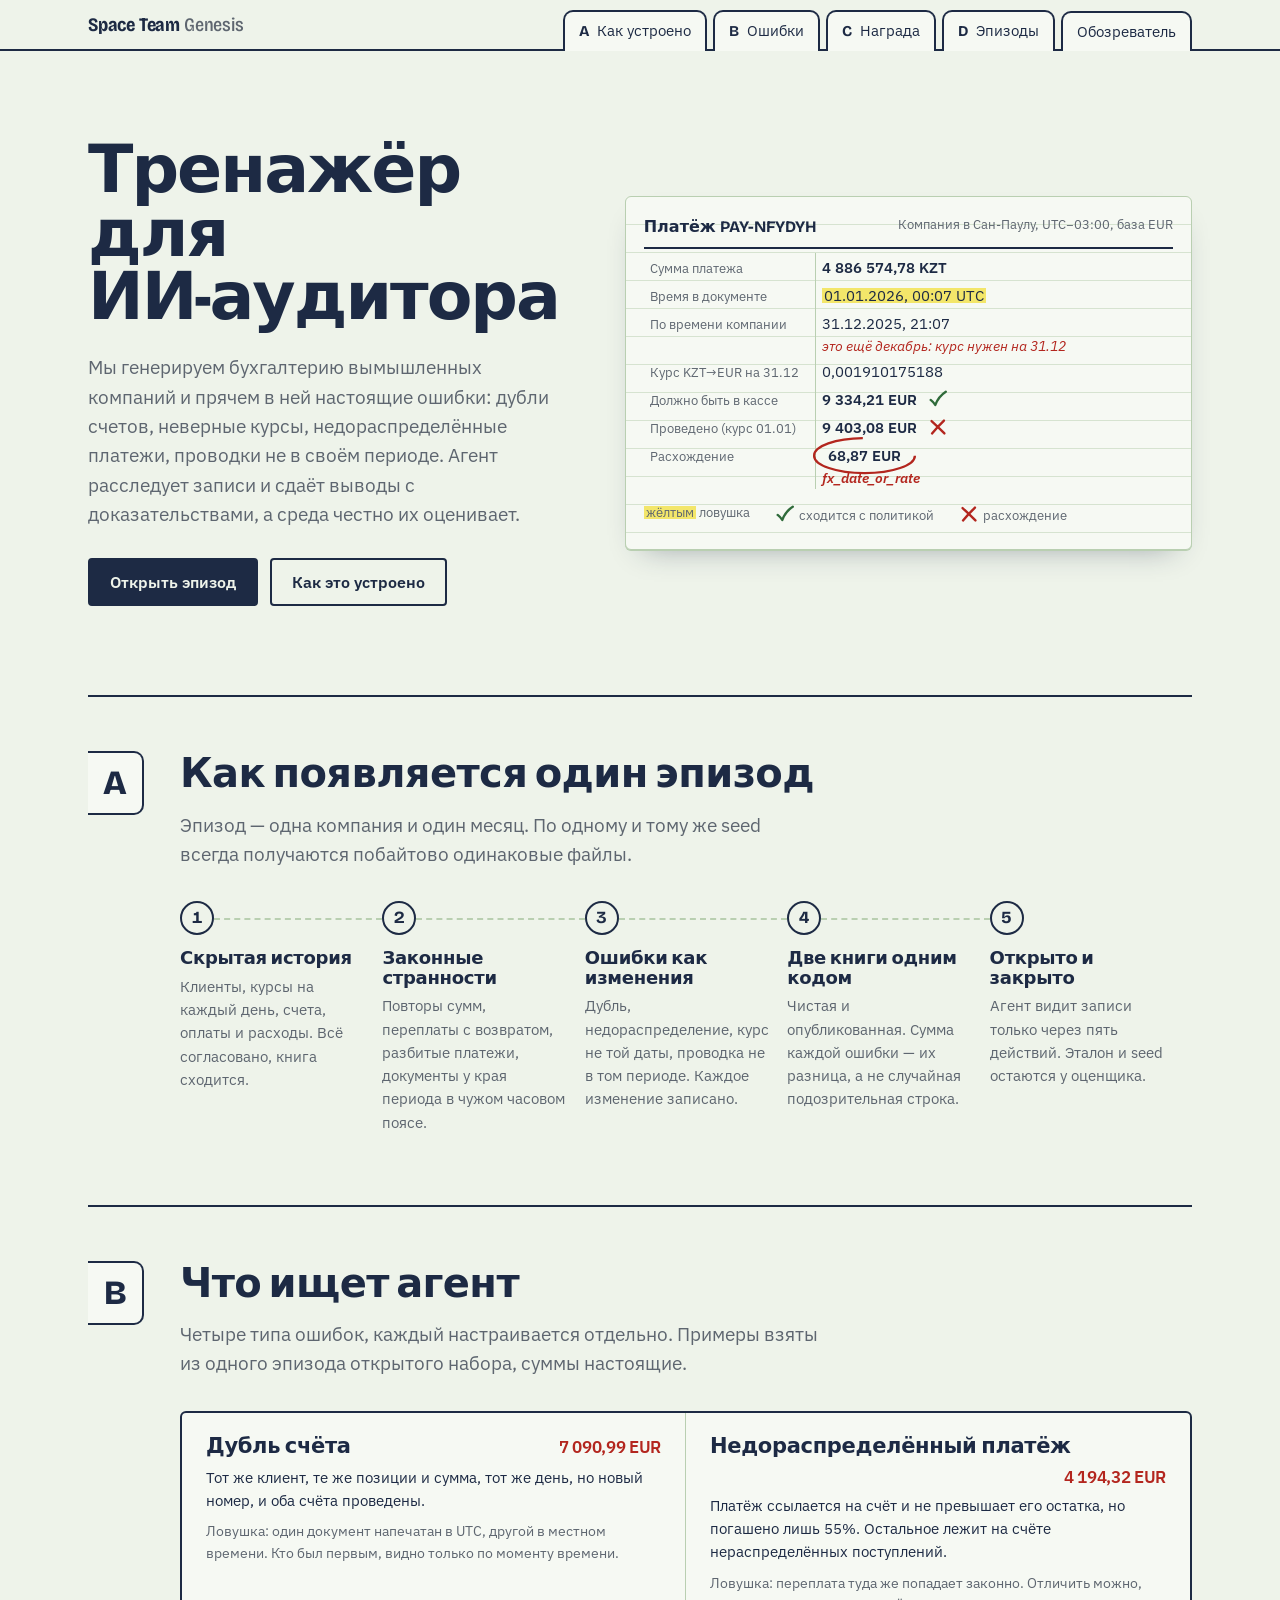
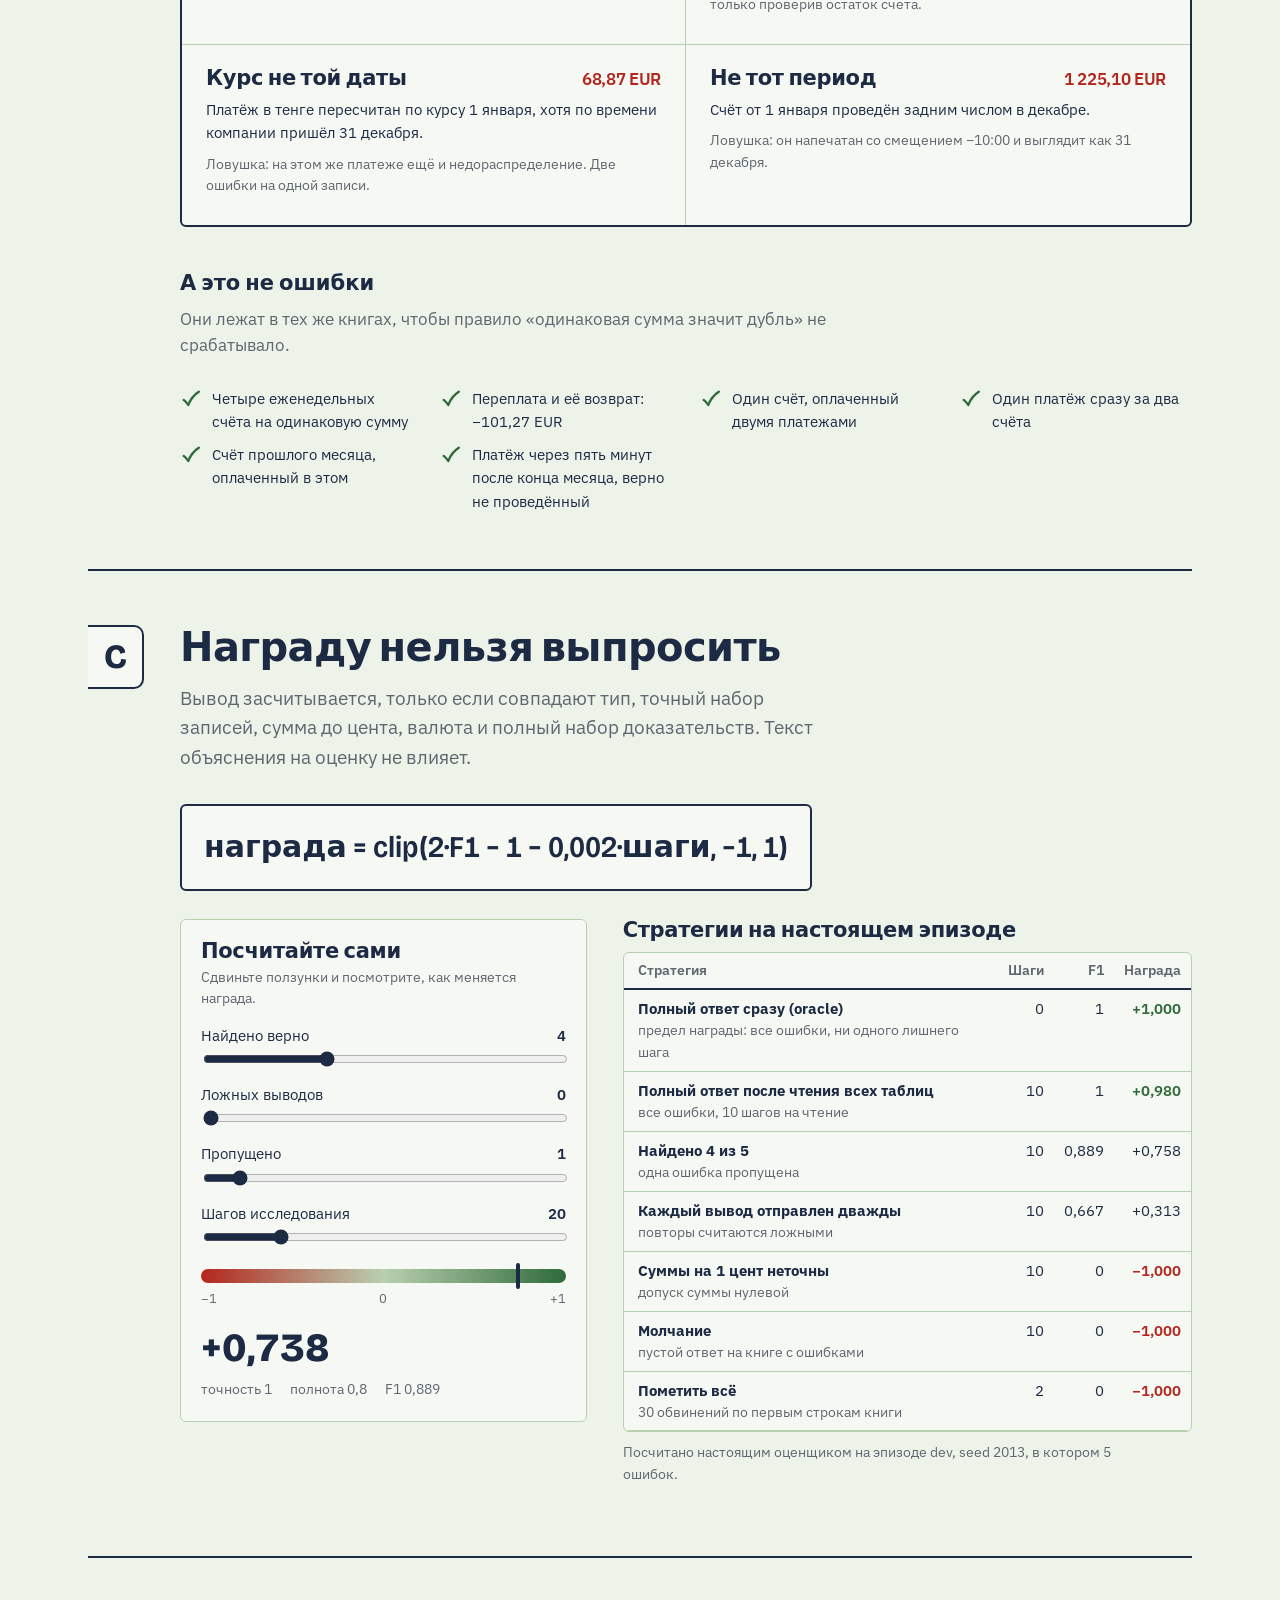
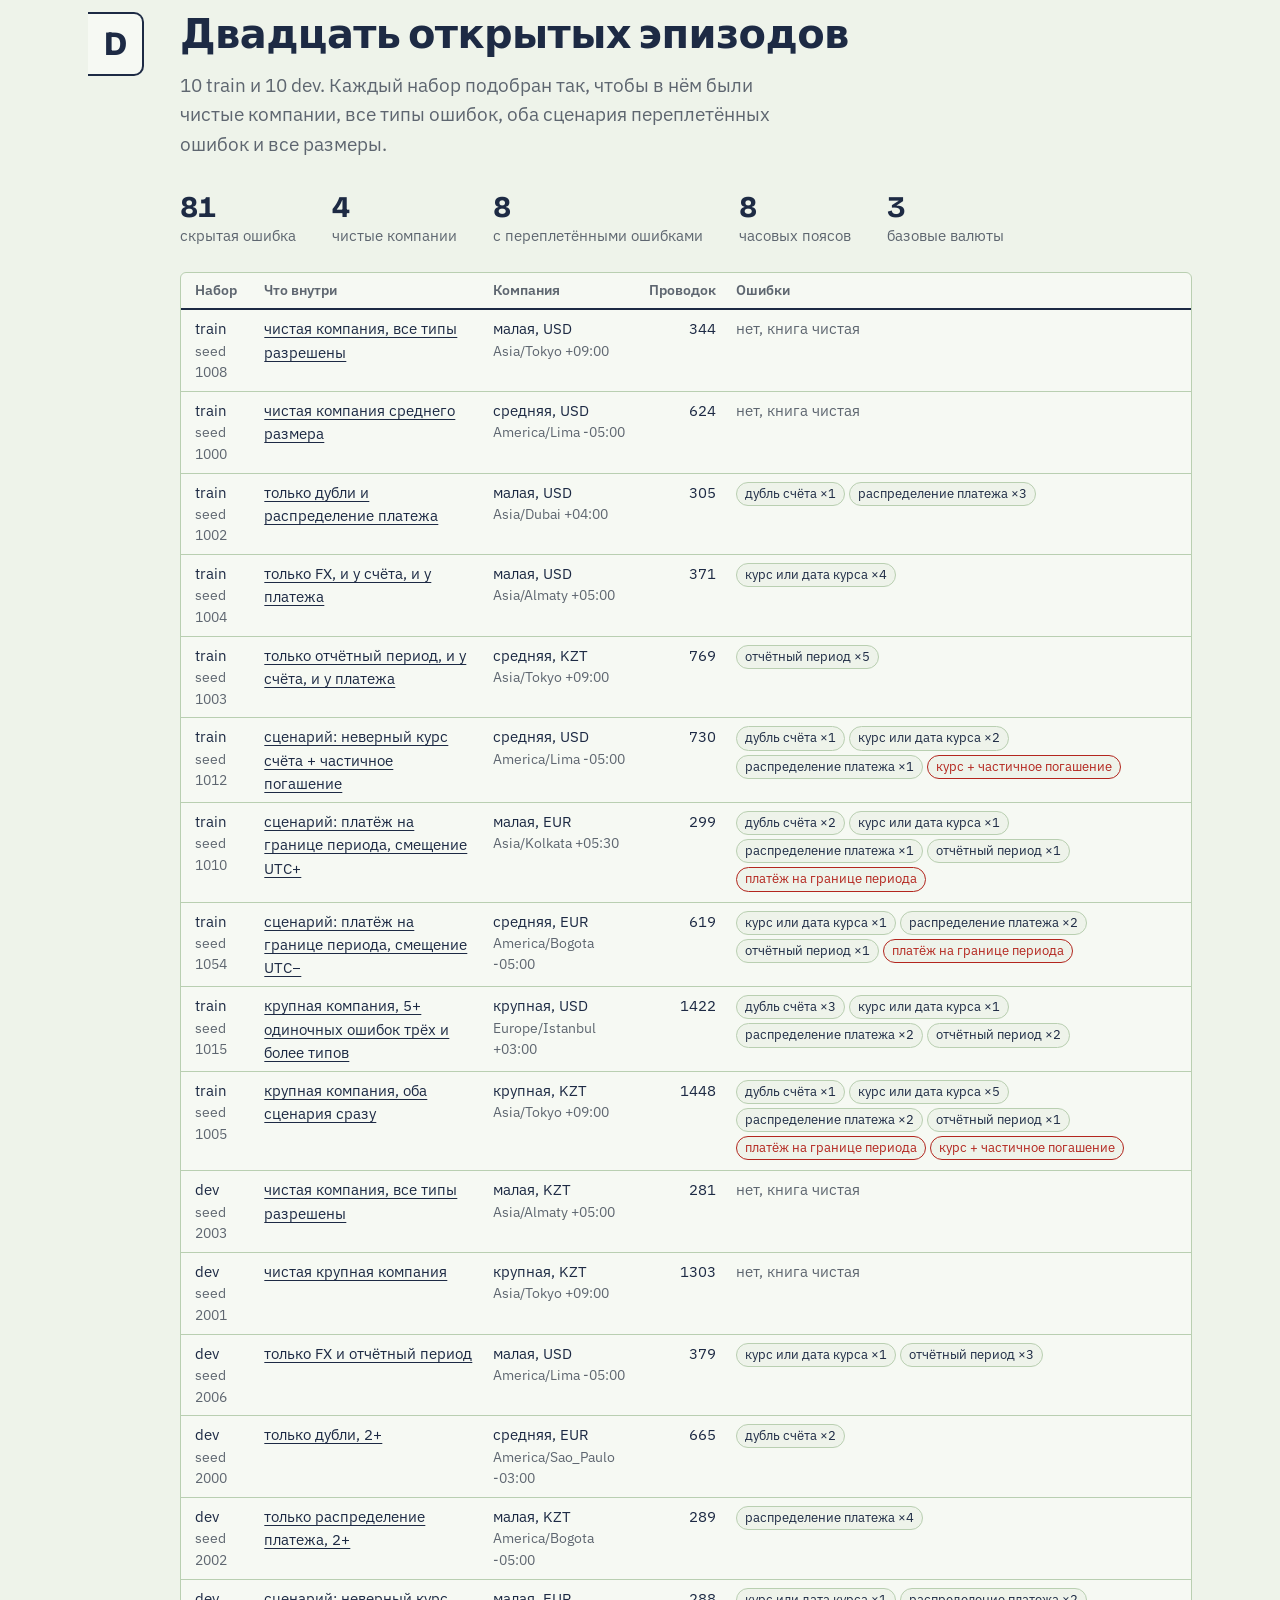
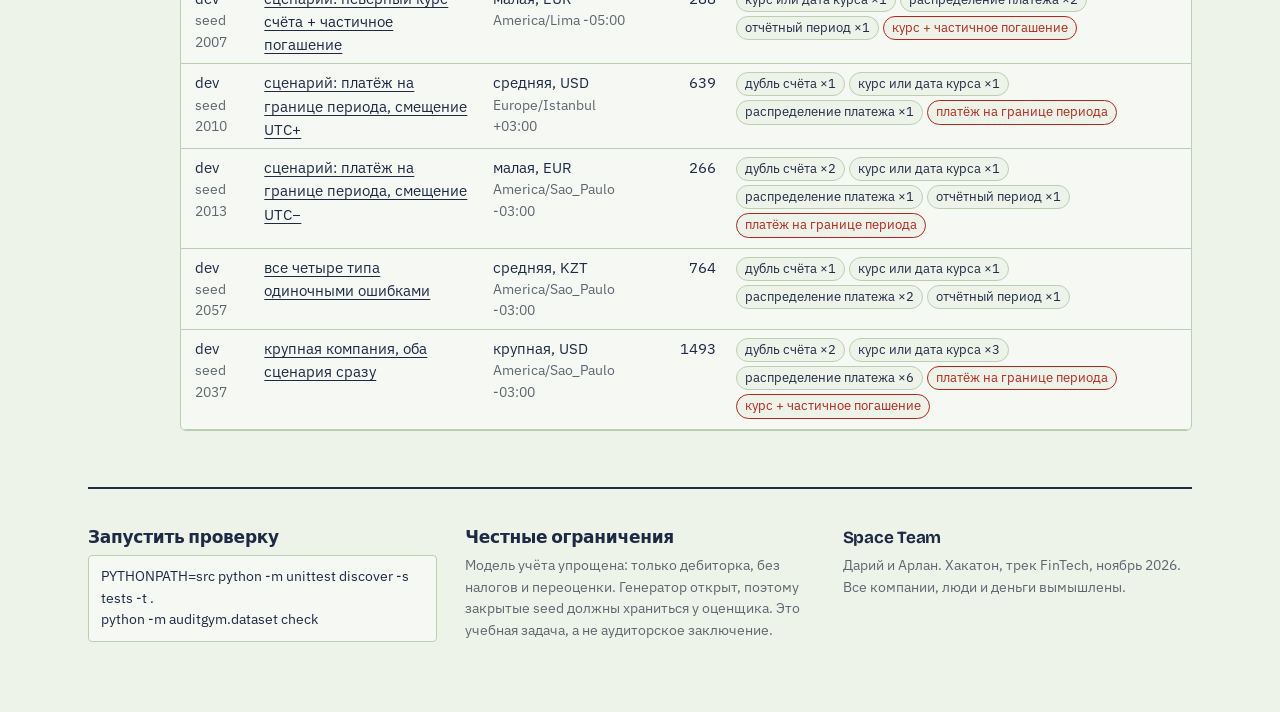
==== frontend/index.html @ 4d506947 "feat: static landing page and episode explorer (not for main yet) - frontend/index.html: landing in " ====
<!doctype html>
<html lang="ru">
<head>
  <meta charset="utf-8">
  <meta name="viewport" content="width=device-width, initial-scale=1">
  <title>Space Team Genesis</title>
  <meta name="description" content="Воспроизводимая RL-среда для ИИ-аудитора: синтетические компании со скрытыми ошибками, доказательства в открытых записях и награда, которую нельзя обмануть.">
  <link rel="preconnect" href="https://fonts.googleapis.com">
  <link rel="preconnect" href="https://fonts.gstatic.com" crossorigin>
  <link href="https://fonts.googleapis.com/css2?family=Bricolage+Grotesque:opsz,wdth,wght@12..96,75..100,500..800&family=IBM+Plex+Sans:ital,wght@0,400;0,500;0,600;1,400&display=swap" rel="stylesheet">
  <link rel="stylesheet" href="styles.css">
  <script>
    document.documentElement.classList.add("js");
    (function (t) { if (t === "light" || t === "dark") document.documentElement.setAttribute("data-theme", t); })(new URLSearchParams(location.search).get("theme"));
  </script>
</head>
<body>
<a class="skip" href="#main">К содержанию</a>

<header class="binder">
  <nav class="binder__inner" aria-label="Разделы">
    <a class="brand" href="index.html">Space Team <span>Genesis</span></a>
    <a class="tab" href="#how"><b>A</b> <span class="tab__label">Как устроено</span></a>
    <a class="tab" href="#errors"><b>B</b> <span class="tab__label">Ошибки</span></a>
    <a class="tab" href="#reward"><b>C</b> <span class="tab__label">Награда</span></a>
    <a class="tab" href="#episodes"><b>D</b> <span class="tab__label">Эпизоды</span></a>
    <a class="tab tab--wide" href="explorer.html"><span class="tab__label">Обозреватель</span></a>
  </nav>
</header>

<main id="main" class="page">

  <section class="hero" aria-labelledby="hero-title">
    <div>
      <h1 id="hero-title">Тренажёр для <span class="nowrap">ИИ-аудитора</span></h1>
      <p class="lead">Мы генерируем бухгалтерию вымышленных компаний и прячем в ней настоящие ошибки: дубли счетов, неверные курсы, недораспределённые платежи, проводки не в своём периоде. Агент расследует записи и сдаёт выводы с доказательствами, а среда честно их оценивает.</p>
      <div class="hero__actions">
        <a class="btn" href="explorer.html">Открыть эпизод</a>
        <a class="btn btn--ghost" href="#how">Как это устроено</a>
      </div>
    </div>

    <figure class="workpaper" id="workpaper" aria-label="Пример: как аудитор находит ошибку курса в платеже на границе периода" style="margin:0">
      <div class="workpaper__head">
        <strong>Платёж PAY-NFYDYH</strong>
        <span>Компания в Сан-Паулу, UTC−03:00, база EUR</span>
      </div>
      <div class="wp-grid">
        <div class="wp-k">Сумма платежа</div>
        <div class="wp-v wp-amount">4 886 574,78 KZT</div>

        <div class="wp-k">Время в документе</div>
        <div class="wp-v"><span class="mark mark--anim" style="--d:.4s">01.01.2026, 00:07 UTC</span></div>

        <div class="wp-k">По времени компании</div>
        <div class="wp-v">31.12.2025, 21:07 <span class="note reveal" style="--d:1s">это ещё декабрь: курс нужен на 31.12</span></div>

        <div class="wp-k">Курс KZT→EUR на 31.12</div>
        <div class="wp-v">0,001910175188</div>

        <div class="wp-k">Должно быть в кассе</div>
        <div class="wp-v wp-amount">9 334,21 EUR
          <svg class="tick tick--ok draw" style="--d:1.6s" viewBox="0 0 24 24" aria-hidden="true"><path d="M4 13c2 1.5 3.5 3.2 5 5.5C11.5 12 15 7.5 20.5 4"/></svg>
        </div>

        <div class="wp-k">Проведено (курс 01.01)</div>
        <div class="wp-v wp-amount">9 403,08 EUR
          <svg class="tick draw" style="--d:2s" viewBox="0 0 24 24" aria-hidden="true"><path d="M5 5.5c4 3.6 9 8.4 14 13.5M18.5 5c-4.2 4.1-8.6 8.7-13 14"/></svg>
        </div>

        <div class="wp-k">Расхождение</div>
        <div class="wp-v wp-amount">
          <span class="circle-amount">68,87 EUR
            <svg class="draw" style="--d:2.5s" viewBox="0 0 100 40" preserveAspectRatio="none" aria-hidden="true"><ellipse cx="50" cy="20" rx="48" ry="17"/></svg>
          </span>
          <span class="note reveal" style="--d:3s">fx_date_or_rate</span>
        </div>
      </div>
      <figcaption class="workpaper__legend">
        <span><span class="mark">жёлтым</span> ловушка</span>
        <span><svg class="tick tick--ok" viewBox="0 0 24 24" aria-hidden="true"><path d="M4 13c2 1.5 3.5 3.2 5 5.5C11.5 12 15 7.5 20.5 4"/></svg> сходится с политикой</span>
        <span><svg class="tick" viewBox="0 0 24 24" aria-hidden="true"><path d="M5 5.5c4 3.6 9 8.4 14 13.5M18.5 5c-4.2 4.1-8.6 8.7-13 14"/></svg> расхождение</span>
      </figcaption>
    </figure>
  </section>

  <section class="section" id="how" aria-labelledby="how-title">
    <div class="section__tab" aria-hidden="true">A</div>
    <div class="section__body">
      <h2 id="how-title">Как появляется один эпизод</h2>
      <p class="lead">Эпизод — одна компания и один месяц. По одному и тому же seed всегда получаются побайтово одинаковые файлы.</p>
      <ol class="steps">
        <li>
          <h3>Скрытая история</h3>
          <p>Клиенты, курсы на каждый день, счета, оплаты и расходы. Всё согласовано, книга сходится.</p>
        </li>
        <li>
          <h3>Законные странности</h3>
          <p>Повторы сумм, переплаты с возвратом, разбитые платежи, документы у края периода в чужом часовом поясе.</p>
        </li>
        <li>
          <h3>Ошибки как изменения</h3>
          <p>Дубль, недораспределение, курс не той даты, проводка не в том периоде. Каждое изменение записано.</p>
        </li>
        <li>
          <h3>Две книги одним кодом</h3>
          <p>Чистая и опубликованная. Сумма каждой ошибки — их разница, а не случайная подозрительная строка.</p>
        </li>
        <li>
          <h3>Открыто и закрыто</h3>
          <p>Агент видит записи только через пять действий. Эталон и seed остаются у оценщика.</p>
        </li>
      </ol>
    </div>
  </section>

  <section class="section" id="errors" aria-labelledby="errors-title">
    <div class="section__tab" aria-hidden="true">B</div>
    <div class="section__body">
      <h2 id="errors-title">Что ищет агент</h2>
      <p class="lead">Четыре типа ошибок, каждый настраивается отдельно. Примеры взяты из одного эпизода открытого набора, суммы настоящие.</p>
      <div class="findings">
        <article class="finding">
          <h3>Дубль счёта <span class="amount">7 090,99 EUR</span></h3>
          <p>Тот же клиент, те же позиции и сумма, тот же день, но новый номер, и оба счёта проведены.</p>
          <p class="trap">Ловушка: один документ напечатан в UTC, другой в местном времени. Кто был первым, видно только по моменту времени.</p>
        </article>
        <article class="finding">
          <h3>Недораспределённый платёж <span class="amount">4 194,32 EUR</span></h3>
          <p>Платёж ссылается на счёт и не превышает его остатка, но погашено лишь 55%. Остальное лежит на счёте нераспределённых поступлений.</p>
          <p class="trap">Ловушка: переплата туда же попадает законно. Отличить можно, только проверив остаток счёта.</p>
        </article>
        <article class="finding">
          <h3>Курс не той даты <span class="amount">68,87 EUR</span></h3>
          <p>Платёж в тенге пересчитан по курсу 1 января, хотя по времени компании пришёл 31 декабря.</p>
          <p class="trap">Ловушка: на этом же платеже ещё и недораспределение. Две ошибки на одной записи.</p>
        </article>
        <article class="finding">
          <h3>Не тот период <span class="amount">1 225,10 EUR</span></h3>
          <p>Счёт от 1 января проведён задним числом в декабре.</p>
          <p class="trap">Ловушка: он напечатан со смещением −10:00 и выглядит как 31 декабря.</p>
        </article>
      </div>

      <p class="subhead">А это не ошибки</p>
      <p class="muted">Они лежат в тех же книгах, чтобы правило «одинаковая сумма значит дубль» не срабатывало.</p>
      <ul class="clean-list">
        <li><svg class="tick tick--ok" viewBox="0 0 24 24" aria-hidden="true"><path d="M4 13c2 1.5 3.5 3.2 5 5.5C11.5 12 15 7.5 20.5 4"/></svg>Четыре еженедельных счёта на одинаковую сумму</li>
        <li><svg class="tick tick--ok" viewBox="0 0 24 24" aria-hidden="true"><path d="M4 13c2 1.5 3.5 3.2 5 5.5C11.5 12 15 7.5 20.5 4"/></svg>Переплата и её возврат: −101,27 EUR</li>
        <li><svg class="tick tick--ok" viewBox="0 0 24 24" aria-hidden="true"><path d="M4 13c2 1.5 3.5 3.2 5 5.5C11.5 12 15 7.5 20.5 4"/></svg>Один счёт, оплаченный двумя платежами</li>
        <li><svg class="tick tick--ok" viewBox="0 0 24 24" aria-hidden="true"><path d="M4 13c2 1.5 3.5 3.2 5 5.5C11.5 12 15 7.5 20.5 4"/></svg>Один платёж сразу за два счёта</li>
        <li><svg class="tick tick--ok" viewBox="0 0 24 24" aria-hidden="true"><path d="M4 13c2 1.5 3.5 3.2 5 5.5C11.5 12 15 7.5 20.5 4"/></svg>Счёт прошлого месяца, оплаченный в этом</li>
        <li><svg class="tick tick--ok" viewBox="0 0 24 24" aria-hidden="true"><path d="M4 13c2 1.5 3.5 3.2 5 5.5C11.5 12 15 7.5 20.5 4"/></svg>Платёж через пять минут после конца месяца, верно не проведённый</li>
      </ul>
    </div>
  </section>

  <section class="section" id="reward" aria-labelledby="reward-title">
    <div class="section__tab" aria-hidden="true">C</div>
    <div class="section__body">
      <h2 id="reward-title">Награду нельзя выпросить</h2>
      <p class="lead">Вывод засчитывается, только если совпадают тип, точный набор записей, сумма до цента, валюта и полный набор доказательств. Текст объяснения на оценку не влияет.</p>
      <div class="formula" aria-label="награда равна clip от 2 F1 минус 1 минус 0,002 на число шагов, от минус 1 до 1">награда = clip(2·F1 − 1 − 0,002·шаги, −1, 1)</div>

      <div class="reward-grid">
        <form class="calc" id="calc" aria-labelledby="calc-title" onsubmit="return false">
          <h3 id="calc-title">Посчитайте сами</h3>
          <p class="small muted" style="margin:0">Сдвиньте ползунки и посмотрите, как меняется награда.</p>
          <label>Найдено верно <output id="o-tp">4</output>
            <input type="range" id="i-tp" min="0" max="12" value="4"></label>
          <label>Ложных выводов <output id="o-fp">0</output>
            <input type="range" id="i-fp" min="0" max="30" value="0"></label>
          <label>Пропущено <output id="o-fn">1</output>
            <input type="range" id="i-fn" min="0" max="12" value="1"></label>
          <label>Шагов исследования <output id="o-steps">20</output>
            <input type="range" id="i-steps" min="0" max="99" value="20"></label>
          <div class="scale" aria-live="polite">
            <div class="scale__bar"><div class="scale__pin" id="pin"></div></div>
            <div class="scale__labels"><span>−1</span><span>0</span><span>+1</span></div>
            <div class="scale__value" id="reward-value">0,738</div>
            <div class="calc__metrics"><span id="m-p"></span><span id="m-r"></span><span id="m-f1"></span></div>
          </div>
        </form>

        <div>
          <h3 style="margin-bottom:10px">Стратегии на настоящем эпизоде</h3>
          <div class="table-wrap">
            <table id="strategies">
              <thead><tr><th>Стратегия</th><th class="num">Шаги</th><th class="num">F1</th><th class="num">Награда</th></tr></thead>
              <tbody><tr><td colspan="4" class="muted">Загрузка…</td></tr></tbody>
            </table>
          </div>
          <p class="small muted" style="margin-top:10px">Посчитано настоящим оценщиком на эпизоде dev, seed 2013, в котором 5 ошибок.</p>
        </div>
      </div>
    </div>
  </section>

  <section class="section" id="episodes" aria-labelledby="episodes-title">
    <div class="section__tab" aria-hidden="true">D</div>
    <div class="section__body">
      <h2 id="episodes-title">Двадцать открытых эпизодов</h2>
      <p class="lead">10 train и 10 dev. Каждый набор подобран так, чтобы в нём были чистые компании, все типы ошибок, оба сценария переплетённых ошибок и все размеры.</p>
      <ul class="stats" id="stats"></ul>
      <div class="table-wrap">
        <table id="episode-table">
          <thead><tr><th>Набор</th><th>Что внутри</th><th>Компания</th><th class="num">Проводок</th><th>Ошибки</th></tr></thead>
          <tbody><tr><td colspan="5" class="muted">Загрузка…</td></tr></tbody>
        </table>
      </div>
    </div>
  </section>

  <footer class="footer">
    <div>
      <h3>Запустить проверку</h3>
      <pre>PYTHONPATH=src python -m unittest discover -s tests -t .
python -m auditgym.dataset check</pre>
    </div>
    <div>
      <h3>Честные ограничения</h3>
      <p class="small muted">Модель учёта упрощена: только дебиторка, без налогов и переоценки. Генератор открыт, поэтому закрытые seed должны храниться у оценщика. Это учебная задача, а не аудиторское заключение.</p>
    </div>
    <div>
      <h3>Space Team</h3>
      <p class="small muted">Дарий и Арлан. Хакатон, трек FinTech, ноябрь 2026. Все компании, люди и деньги вымышлены.</p>
    </div>
  </footer>
</main>

<script src="data/index.js"></script>
<script src="common.js"></script>
<script src="landing.js"></script>
</body>
</html>
---- frontend/styles.css ----
/* Space Team Genesis — "auditor's working paper" visual system.
   Columnar green paper, ink-blue text, red audit pencil for findings, highlighter for traps. */

:root {
  --paper: #eef3ea;
  --sheet: #f6f9f3;
  --rule: #b9cfb1;
  --rule-soft: #d6e3d0;
  --ink: #1d2a44;
  --graphite: #5e6670;
  --pencil: #b3261e;
  --marker: #f3e66a;
  --ok: #2f6b3a;

  --display: "Bricolage Grotesque", "Segoe UI", system-ui, sans-serif;
  --text: "IBM Plex Sans", "Segoe UI", system-ui, sans-serif;

  --row: 28px;            /* the ruling of the columnar paper */
  --gutter: clamp(16px, 4vw, 48px);
  --measure: 68ch;
  --radius-sheet: 6px;
  --radius-tab: 10px 10px 0 0;
}

@media (prefers-color-scheme: dark) {
  :root:not([data-theme="light"]) {
    --paper: #16201b;
    --sheet: #1c2822;
    --rule: #3a4d42;
    --rule-soft: #2a3a31;
    --ink: #e4ecf4;
    --graphite: #a3adb6;
    --pencil: #ff7a6e;
    --marker: #8a7d1c;
    --ok: #7fc48b;
  }
}
:root[data-theme="dark"] {
  --paper: #16201b;
  --sheet: #1c2822;
  --rule: #3a4d42;
  --rule-soft: #2a3a31;
  --ink: #e4ecf4;
  --graphite: #a3adb6;
  --pencil: #ff7a6e;
  --marker: #8a7d1c;
  --ok: #7fc48b;
}

*, *::before, *::after { box-sizing: border-box; }

html { -webkit-text-size-adjust: 100%; }

body {
  margin: 0;
  background: var(--paper);
  color: var(--ink);
  font-family: var(--text);
  font-size: 17px;
  line-height: 1.55;
  font-variant-numeric: tabular-nums;
  overflow-x: hidden;
}

a { color: inherit; text-decoration-thickness: 1px; text-underline-offset: 3px; }
a:hover { text-decoration-color: var(--pencil); }

:focus-visible { outline: 3px solid var(--pencil); outline-offset: 2px; border-radius: 3px; }

.skip { position: absolute; left: -999px; top: 8px; background: var(--ink); color: var(--paper); padding: 8px 12px; z-index: 10; }
.skip:focus { left: 8px; }

/* ---------------------------------------------------------------- binder tabs (site nav) */
.binder {
  position: sticky; top: 0; z-index: 5;
  background: var(--paper);
  border-bottom: 2px solid var(--ink);
}
.binder__inner {
  max-width: 1200px; margin: 0 auto; padding: 10px var(--gutter) 0;
  display: flex; align-items: flex-end; gap: 6px; flex-wrap: wrap;
}
.brand {
  font-family: var(--display); font-weight: 700; font-size: 19px; font-stretch: 85%;
  text-decoration: none; margin-right: auto; padding-bottom: 10px; letter-spacing: -0.01em;
}
.brand span { color: var(--graphite); font-weight: 500; }
.tab {
  display: inline-flex; gap: 8px; align-items: baseline;
  padding: 7px 14px 8px; border: 2px solid var(--ink); border-bottom: 0;
  border-radius: var(--radius-tab); background: var(--sheet);
  text-decoration: none; font-size: 15px; margin-bottom: -2px;
}
.tab b { font-family: var(--display); font-weight: 700; }
.tab[aria-current="page"], .tab:hover { background: var(--ink); color: var(--paper); }
@media (max-width: 760px) {
  .tab { padding: 6px 10px 7px; font-size: 14px; }
  .tab .tab__label { display: none; }
  .tab--wide .tab__label { display: inline; }
}

/* ---------------------------------------------------------------- page frame */
.page { max-width: 1200px; margin: 0 auto; padding: 0 var(--gutter); }

h1, h2, h3 { font-family: var(--display); line-height: 1.08; margin: 0; letter-spacing: -0.015em; }
h2 { font-size: clamp(28px, 3.4vw, 40px); font-weight: 700; font-stretch: 88%; }
h3 { font-size: 21px; font-weight: 700; }
p { margin: 0 0 1em; max-width: var(--measure); }
.lead { font-size: 19px; color: var(--graphite); max-width: 58ch; }
.muted { color: var(--graphite); }
.small { font-size: 14px; }

.btn {
  display: inline-flex; align-items: center; gap: 10px;
  font: 600 16px/1 var(--text); padding: 14px 20px; border-radius: 4px;
  border: 2px solid var(--ink); background: var(--ink); color: var(--paper);
  text-decoration: none; cursor: pointer;
}
.btn--ghost { background: transparent; color: var(--ink); }
.btn:hover { background: var(--pencil); border-color: var(--pencil); color: #fff; }

/* ---------------------------------------------------------------- hero */
.hero {
  display: grid; grid-template-columns: minmax(0, 5fr) minmax(0, 6fr); gap: clamp(28px, 5vw, 64px);
  align-items: center; padding: clamp(40px, 7vw, 88px) 0 clamp(48px, 7vw, 96px);
}
.hero h1 {
  font-size: clamp(42px, 5.2vw, 74px); font-weight: 800; font-stretch: 78%;
  line-height: 0.95; letter-spacing: -0.03em; margin-bottom: 24px;
}
.hero__actions { display: flex; gap: 12px; flex-wrap: wrap; margin-top: 28px; }
@media (max-width: 900px) { .hero { grid-template-columns: 1fr; } }

/* the working paper itself */
.workpaper {
  position: relative; background-color: var(--sheet);
  background-image:
    repeating-linear-gradient(to bottom, transparent 0 calc(var(--row) - 1px), var(--rule-soft) calc(var(--row) - 1px) var(--row));
  border: 1px solid var(--rule); border-radius: var(--radius-sheet);
  box-shadow: 0 1px 0 var(--rule), 0 14px 30px -18px rgba(29, 42, 68, 0.45);
  padding: 18px 18px 22px; font-size: 15px;
}
.workpaper__head {
  display: flex; justify-content: space-between; gap: 12px; flex-wrap: wrap;
  border-bottom: 2px solid var(--ink); padding-bottom: 8px; margin-bottom: 4px; font-size: 13px; color: var(--graphite);
}
.workpaper__head strong { color: var(--ink); font-family: var(--display); font-size: 16px; }
.wp-grid { display: grid; grid-template-columns: 11.5em minmax(0, 1fr); }
@media (max-width: 480px) { .wp-grid { grid-template-columns: 8.5em minmax(0, 1fr); } }
.wp-grid > div { min-height: var(--row); padding: 3px 6px 0; border-right: 1px solid var(--rule); }
.wp-grid > div:nth-child(2n) { border-right: 0; }
.wp-k { color: var(--graphite); font-size: 13px; padding-top: 6px !important; }
.wp-v { position: relative; }
.wp-amount { font-weight: 600; }

.mark { background: linear-gradient(transparent 12%, var(--marker) 12% 88%, transparent 88%); padding: 0 2px; }
.note {
  color: var(--pencil); font-style: italic; font-size: 14px; display: block;
}
.tick { width: 22px; height: 22px; vertical-align: -5px; margin-left: 6px; }
.tick path { fill: none; stroke: var(--pencil); stroke-width: 2.6; stroke-linecap: round; stroke-linejoin: round; }
.tick--ok path { stroke: var(--ok); }
.circle-amount { position: relative; display: inline-block; padding: 0 6px; }
.circle-amount svg { position: absolute; inset: -9px -10px; width: calc(100% + 20px); height: calc(100% + 18px); overflow: visible; }
.circle-amount ellipse { fill: none; stroke: var(--pencil); stroke-width: 2.2; }
.workpaper__legend { display: flex; gap: 18px; flex-wrap: wrap; margin-top: 14px; font-size: 13px; color: var(--graphite); }

/* orchestrated reveal of the audit marks (hero only) */
.js .reveal { opacity: 0; }
.js .play .reveal { animation: appear 0.45s ease forwards; animation-delay: var(--d, 0s); }
.js .play .draw path, .js .play .draw ellipse { stroke-dasharray: 160; stroke-dashoffset: 160; animation: draw 0.7s ease forwards; animation-delay: var(--d, 0s); }
.js .mark--anim { background-size: 0% 100%; background-repeat: no-repeat; background-image: linear-gradient(transparent 12%, var(--marker) 12% 88%, transparent 88%); background-color: transparent; }
.js .play .mark--anim { animation: highlight 0.6s ease forwards; animation-delay: var(--d, 0s); }
@keyframes appear { to { opacity: 1; } }
@keyframes draw { to { stroke-dashoffset: 0; } }
@keyframes highlight { to { background-size: 100% 100%; } }
@media (prefers-reduced-motion: reduce) {
  .js .reveal { opacity: 1; }
  .js .play .reveal, .js .play .draw path, .js .play .draw ellipse, .js .play .mark--anim { animation: none; }
  .js .draw path, .js .draw ellipse { stroke-dasharray: none; stroke-dashoffset: 0; }
  .js .mark--anim { background-size: 100% 100%; }
}

/* ---------------------------------------------------------------- binder sections */
.section { display: grid; grid-template-columns: 64px minmax(0, 1fr); gap: 0 28px; padding: 56px 0; border-top: 2px solid var(--ink); }
.section__tab {
  font-family: var(--display); font-weight: 800; font-size: 34px; line-height: 1;
  width: 56px; height: 64px; display: grid; place-items: center;
  border: 2px solid var(--ink); border-left: 0; border-radius: 0 10px 10px 0; background: var(--sheet);
  margin-top: -2px;
}
.section__body > h2 { margin-bottom: 14px; }
.section__body > .lead { margin-bottom: 32px; }
@media (max-width: 700px) {
  .section { grid-template-columns: 1fr; }
  .section__tab { width: 48px; height: 48px; font-size: 26px; margin-bottom: 14px; border-left: 2px solid var(--ink); border-radius: 0 0 10px 10px; }
}

/* A: the pipeline is a real sequence, so it is numbered */
.steps { list-style: none; margin: 0; padding: 0; display: grid; grid-template-columns: repeat(5, minmax(0, 1fr)); counter-reset: step; }
.steps li { counter-increment: step; padding: 0 18px 0 0; position: relative; }
.steps li::before {
  content: counter(step); display: grid; place-items: center; width: 34px; height: 34px; border-radius: 50%;
  border: 2px solid var(--ink); font-family: var(--display); font-weight: 700; background: var(--paper); position: relative; z-index: 1; margin-bottom: 14px;
}
.steps li::after { content: ""; position: absolute; top: 17px; left: 34px; right: 0; border-top: 2px dashed var(--rule); }
.steps li:last-child::after { display: none; }
.steps h3 { font-size: 18px; margin-bottom: 6px; }
.steps p { font-size: 15px; color: var(--graphite); }
@media (max-width: 900px) {
  .steps { grid-template-columns: 1fr; gap: 6px; }
  .steps li { padding: 0 0 18px 52px; }
  .steps li::before { position: absolute; left: 0; top: 0; }
  .steps li::after { top: 34px; bottom: 0; left: 16px; right: auto; border-top: 0; border-left: 2px dashed var(--rule); }
}

/* B: findings as audit finding sheets of different weight */
.findings { display: grid; grid-template-columns: repeat(2, minmax(0, 1fr)); gap: 0; border: 2px solid var(--ink); border-radius: var(--radius-sheet); background: var(--sheet); }
.finding { padding: 22px 24px 20px; border-bottom: 1px solid var(--rule); }
.finding:nth-child(odd) { border-right: 1px solid var(--rule); }
.finding:nth-last-child(-n + 2) { border-bottom: 0; }
.finding code { font-family: var(--text); font-size: 14px; background: var(--paper); padding: 1px 6px; border-radius: 3px; border: 1px solid var(--rule); }
.finding h3 { display: flex; gap: 10px; align-items: baseline; flex-wrap: wrap; margin-bottom: 8px; }
.finding .amount { margin-left: auto; color: var(--pencil); font-family: var(--text); font-weight: 600; font-size: 17px; white-space: nowrap; }
.finding p { font-size: 15px; margin-bottom: 0.6em; }
.finding .trap { font-size: 14px; color: var(--graphite); }
@media (max-width: 800px) {
  .findings { grid-template-columns: 1fr; }
  .finding:nth-child(odd) { border-right: 0; }
  .finding:nth-last-child(2) { border-bottom: 1px solid var(--rule); }
}
.clean-list { margin: 28px 0 0; padding: 0; list-style: none; display: grid; grid-template-columns: repeat(auto-fit, minmax(230px, 1fr)); gap: 10px 28px; }
.clean-list li { display: flex; gap: 10px; font-size: 15px; }
.clean-list .tick { flex: none; margin: 1px 0 0; }
.subhead { font-family: var(--display); font-size: 21px; font-weight: 700; margin: 40px 0 6px; }

/* C: reward */
.formula {
  font-family: var(--display); font-size: clamp(20px, 2.6vw, 30px); font-weight: 600; font-stretch: 90%;
  padding: 18px 22px; border: 2px solid var(--ink); border-radius: var(--radius-sheet); background: var(--sheet); display: inline-block; margin-bottom: 28px;
}
.reward-grid { display: grid; grid-template-columns: minmax(0, 5fr) minmax(0, 7fr); gap: 36px; align-items: start; }
@media (max-width: 900px) { .reward-grid { grid-template-columns: 1fr; } }
.calc { border: 1px solid var(--rule); border-radius: var(--radius-sheet); background: var(--sheet); padding: 20px; }
.calc h3 { margin-bottom: 4px; }
.calc label { display: grid; grid-template-columns: 1fr auto; gap: 2px 12px; margin-top: 14px; font-size: 15px; }
.calc output { font-weight: 600; }
.calc input[type="range"] { grid-column: 1 / -1; width: 100%; accent-color: var(--ink); }
.scale { margin-top: 22px; }
.scale__bar { position: relative; height: 14px; border-radius: 7px; background: linear-gradient(90deg, var(--pencil), var(--rule) 50%, var(--ok)); }
.scale__pin { position: absolute; top: -6px; width: 4px; height: 26px; background: var(--ink); border-radius: 2px; transform: translateX(-2px); transition: left 0.2s ease; }
.scale__labels { display: flex; justify-content: space-between; font-size: 13px; color: var(--graphite); margin-top: 6px; }
.scale__value { font-family: var(--display); font-size: 40px; font-weight: 800; margin-top: 8px; }
.calc__metrics { display: flex; gap: 18px; flex-wrap: wrap; font-size: 14px; color: var(--graphite); }
@media (prefers-reduced-motion: reduce) { .scale__pin { transition: none; } }

table { border-collapse: collapse; width: 100%; font-size: 15px; }
th, td { text-align: left; padding: 7px 10px; border-bottom: 1px solid var(--rule); vertical-align: top; }
th { font-weight: 600; font-size: 14px; color: var(--graphite); border-bottom: 2px solid var(--ink); }
td.num, th.num { text-align: right; white-space: nowrap; }
.neg { color: var(--pencil); font-weight: 600; }
.pos { color: var(--ok); font-weight: 600; }
.table-wrap { overflow-x: auto; border: 1px solid var(--rule); border-radius: var(--radius-sheet); background: var(--sheet); }
.table-wrap table th:first-child, .table-wrap table td:first-child { padding-left: 14px; }

/* D: episodes */
.stats { display: flex; flex-wrap: wrap; gap: 10px 36px; margin: 0 0 24px; padding: 0; list-style: none; }
.stats li { font-size: 15px; color: var(--graphite); }
.stats b { display: block; font-family: var(--display); font-size: 30px; color: var(--ink); line-height: 1.1; }
.pill { display: inline-block; font-size: 13px; padding: 1px 8px; border-radius: 999px; border: 1px solid var(--rule); background: var(--paper); margin: 0 4px 3px 0; white-space: nowrap; }
.pill--scen { border-color: var(--pencil); color: var(--pencil); }

/* footer */
.footer { border-top: 2px solid var(--ink); padding: 40px 0 56px; display: grid; grid-template-columns: repeat(auto-fit, minmax(260px, 1fr)); gap: 28px; font-size: 15px; }
.footer h3 { font-size: 17px; margin-bottom: 8px; }
.footer pre { margin: 0; white-space: pre-wrap; font-family: var(--text); font-size: 14px; background: var(--sheet); border: 1px solid var(--rule); border-radius: 4px; padding: 10px 12px; }

/* ---------------------------------------------------------------- explorer */
.explorer { display: grid; grid-template-columns: 300px minmax(0, 1fr); gap: 28px; padding-top: 28px; padding-bottom: 56px; }
@media (max-width: 980px) {
  .explorer { grid-template-columns: minmax(0, 1fr); }
  .explorer .side { order: 2; }            /* records first on narrow screens */
  .ep-list { max-height: 300px; }
}
.side h2 { font-size: 22px; margin-bottom: 10px; }
.ep-list { list-style: none; margin: 0 0 24px; padding: 0; max-height: 46vh; overflow: auto; border: 1px solid var(--rule); border-radius: var(--radius-sheet); background: var(--sheet); }
.ep-list button {
  all: unset; box-sizing: border-box; display: block; width: 100%; padding: 9px 12px; cursor: pointer; border-bottom: 1px solid var(--rule-soft); font-size: 14px;
}
.ep-list button:hover { background: var(--paper); }
.ep-list button[aria-pressed="true"] { background: var(--ink); color: var(--paper); }
.ep-list button:focus-visible { outline: 3px solid var(--pencil); outline-offset: -3px; }
.ep-list .ep-sub { display: block; color: var(--graphite); font-size: 13px; }
.ep-list button[aria-pressed="true"] .ep-sub { color: var(--rule); }
.ep-split { font-family: var(--display); font-weight: 700; padding: 8px 12px 4px; font-size: 15px; background: var(--paper); border-bottom: 1px solid var(--rule); }
.facts { display: grid; grid-template-columns: auto 1fr; gap: 4px 12px; font-size: 14px; margin: 0; }
.facts dt { color: var(--graphite); }
.facts dd { margin: 0; }

.toolbar { display: flex; gap: 10px; align-items: center; flex-wrap: wrap; margin: 16px 0 12px; }
.seg { display: inline-flex; border: 2px solid var(--ink); border-radius: 6px; overflow: hidden; }
.seg button { all: unset; cursor: pointer; padding: 7px 14px; font-size: 15px; border-right: 2px solid var(--ink); }
.seg button:last-child { border-right: 0; }
.seg button[aria-selected="true"] { background: var(--ink); color: var(--paper); }
.seg button:focus-visible { outline: 3px solid var(--pencil); outline-offset: -4px; }
.search { flex: 1 1 220px; font: inherit; font-size: 15px; padding: 8px 12px; border: 2px solid var(--ink); border-radius: 6px; background: var(--sheet); color: var(--ink); }
.pager { display: flex; gap: 8px; align-items: center; font-size: 14px; color: var(--graphite); margin-top: 10px; flex-wrap: wrap; }
.pager button { font: inherit; padding: 5px 12px; border: 1px solid var(--ink); background: var(--sheet); color: var(--ink); border-radius: 4px; cursor: pointer; }
.pager button:disabled { opacity: 0.4; cursor: default; }
.grid-table td { font-size: 14px; }
.grid-table tbody tr { cursor: pointer; }
.grid-table tbody tr:hover { background: var(--paper); }
.grid-table tr.is-hit { background: color-mix(in srgb, var(--marker) 55%, transparent); }
.grid-table tr.is-selected { outline: 2px solid var(--ink); outline-offset: -2px; }
.nowrap { white-space: nowrap; }
.ts { white-space: nowrap; }
.ts-local { display: block; color: var(--pencil); font-size: 13px; font-style: italic; }
.idcell { white-space: nowrap; }
.null { color: var(--graphite); opacity: 0.7; }

.detail { margin-top: 18px; border: 2px solid var(--ink); border-radius: var(--radius-sheet); background: var(--sheet); padding: 16px 18px; }
.detail h3 { font-size: 18px; margin-bottom: 8px; }
.detail pre { font-family: var(--text); font-size: 13px; white-space: pre-wrap; margin: 0 0 10px; }
.linkbtn { all: unset; cursor: pointer; text-decoration: underline; text-underline-offset: 3px; }
.linkbtn:focus-visible { outline: 3px solid var(--pencil); }

.review { border: 2px solid var(--pencil); border-radius: var(--radius-sheet); background: var(--sheet); padding: 14px 16px; margin-bottom: 24px; }
.review h2 { font-size: 20px; color: var(--pencil); margin-bottom: 6px; }
.review ol { margin: 8px 0 0; padding-left: 20px; font-size: 14px; }
.review li { margin-bottom: 8px; }
.review button { all: unset; display: block; cursor: pointer; text-align: left; }
.review button:hover strong, .review button:focus-visible strong { text-decoration: underline; }
.review button:focus-visible { outline: 3px solid var(--pencil); }
.empty { padding: 28px; text-align: center; color: var(--graphite); }
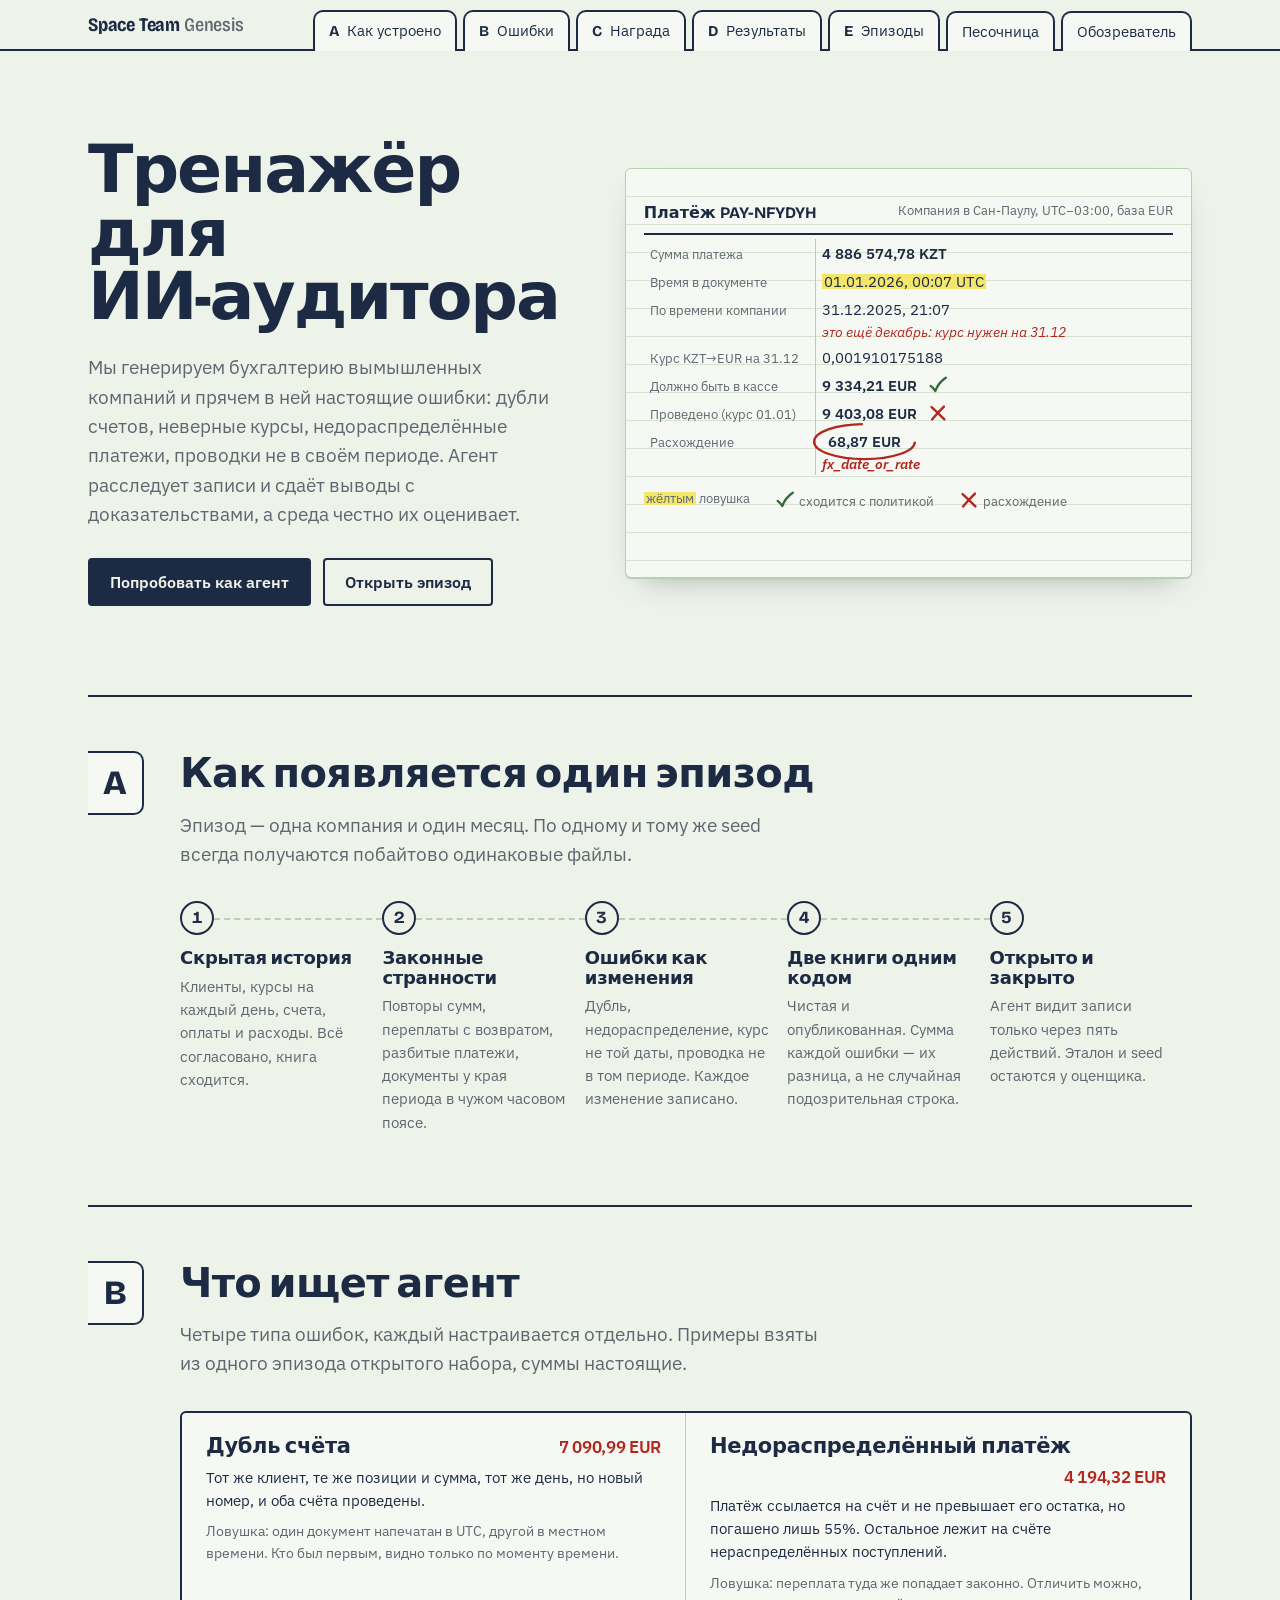
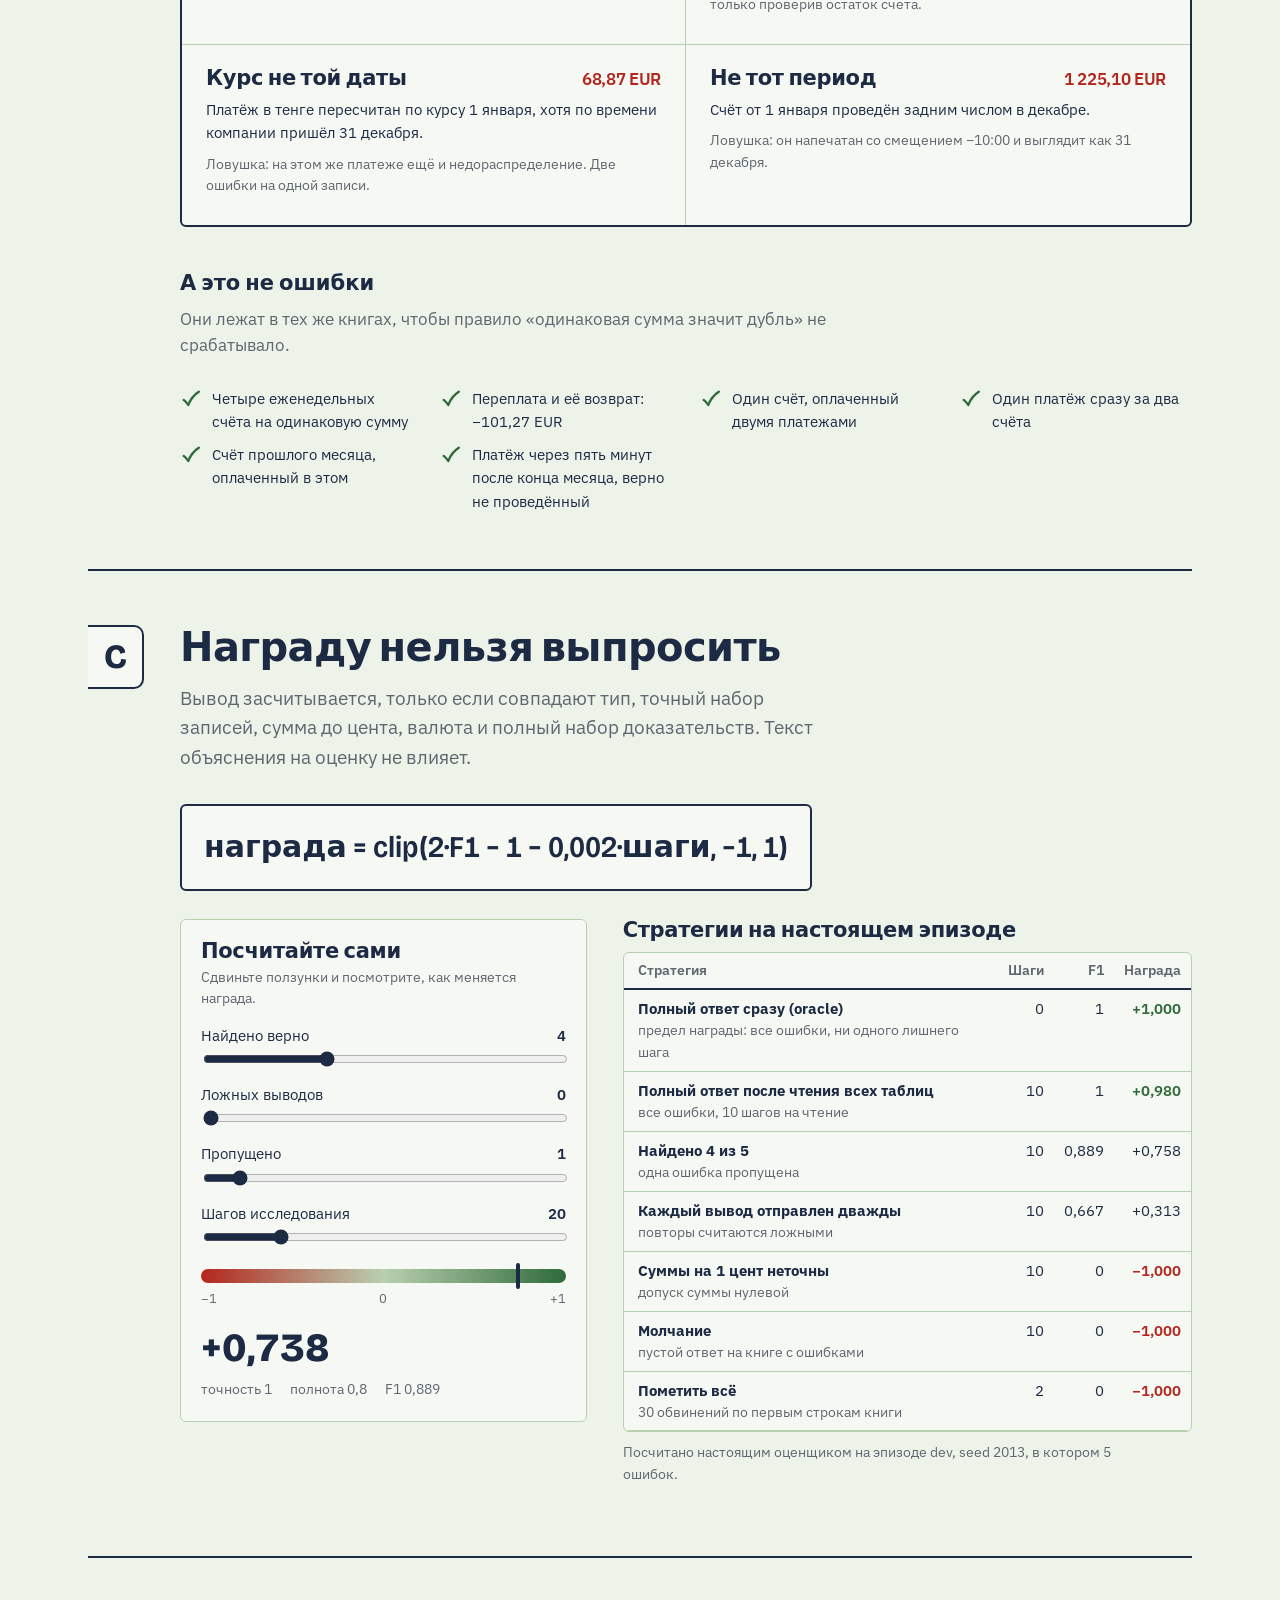
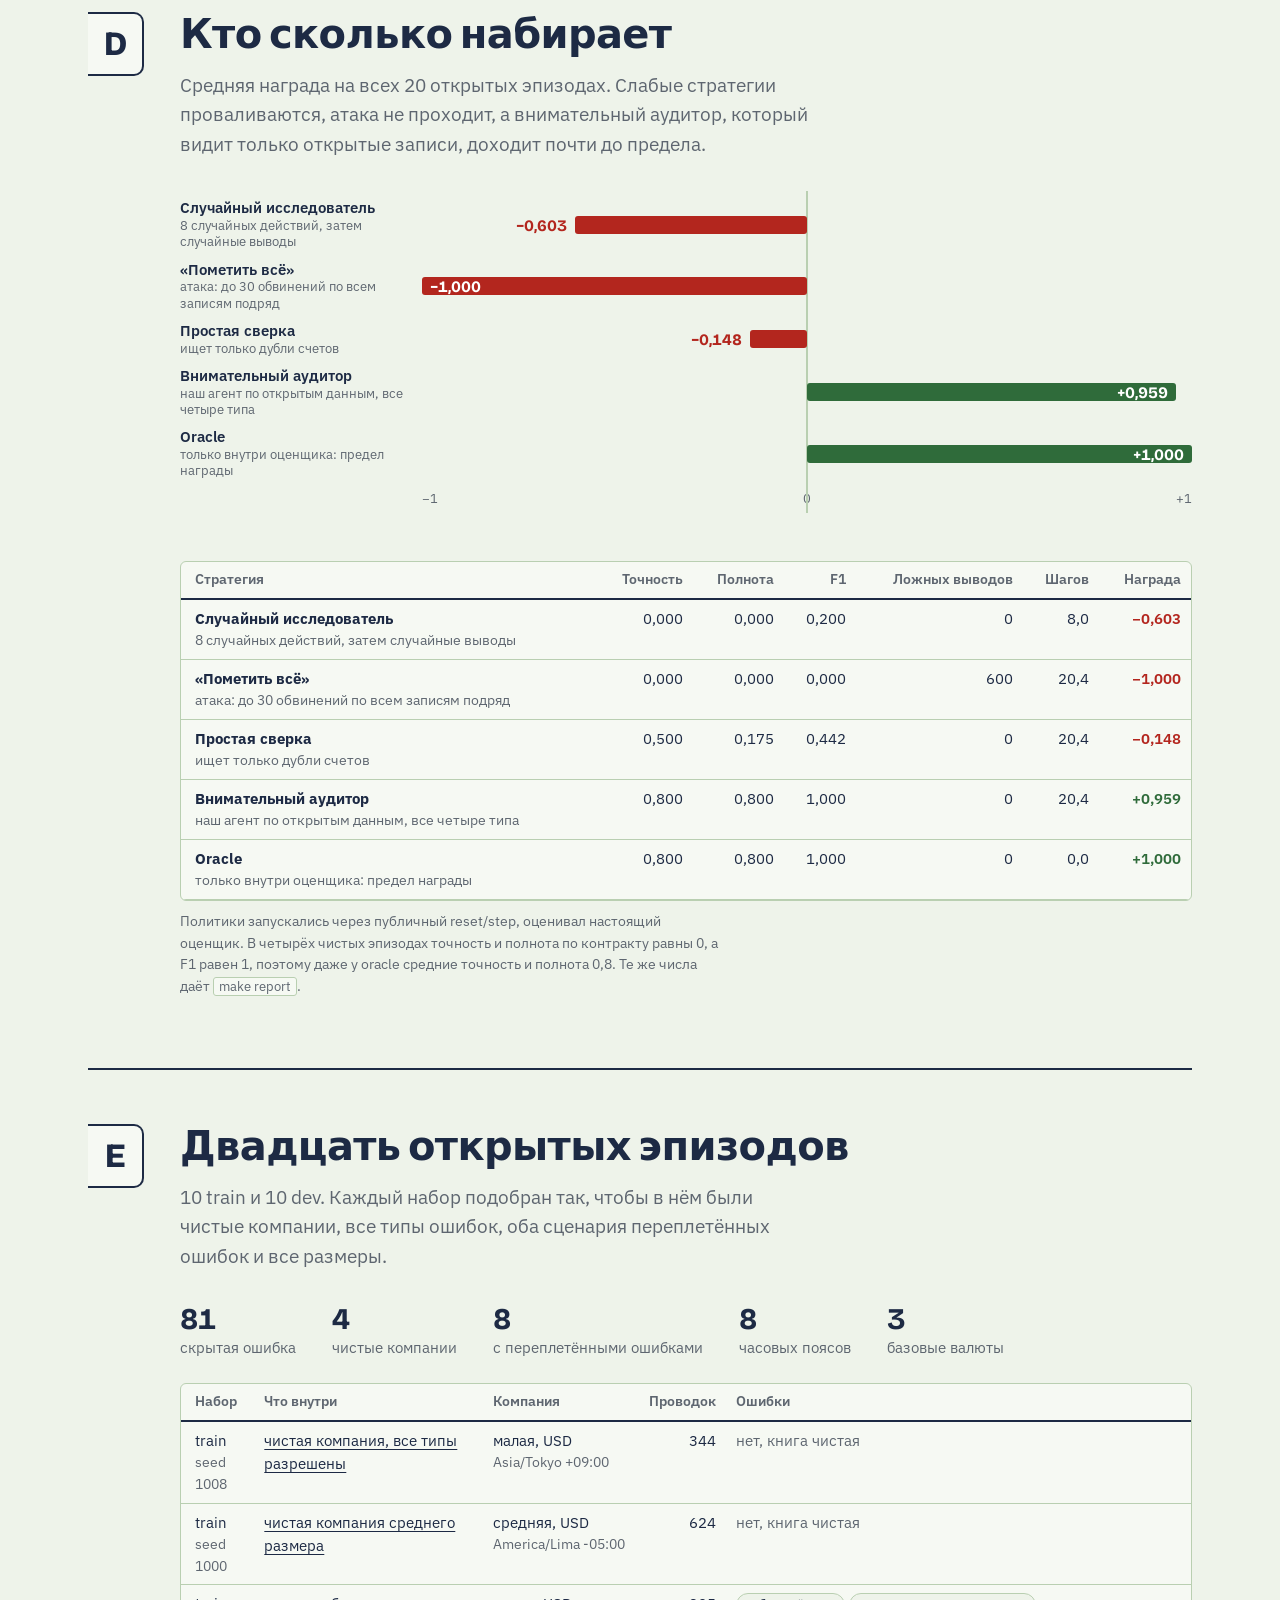
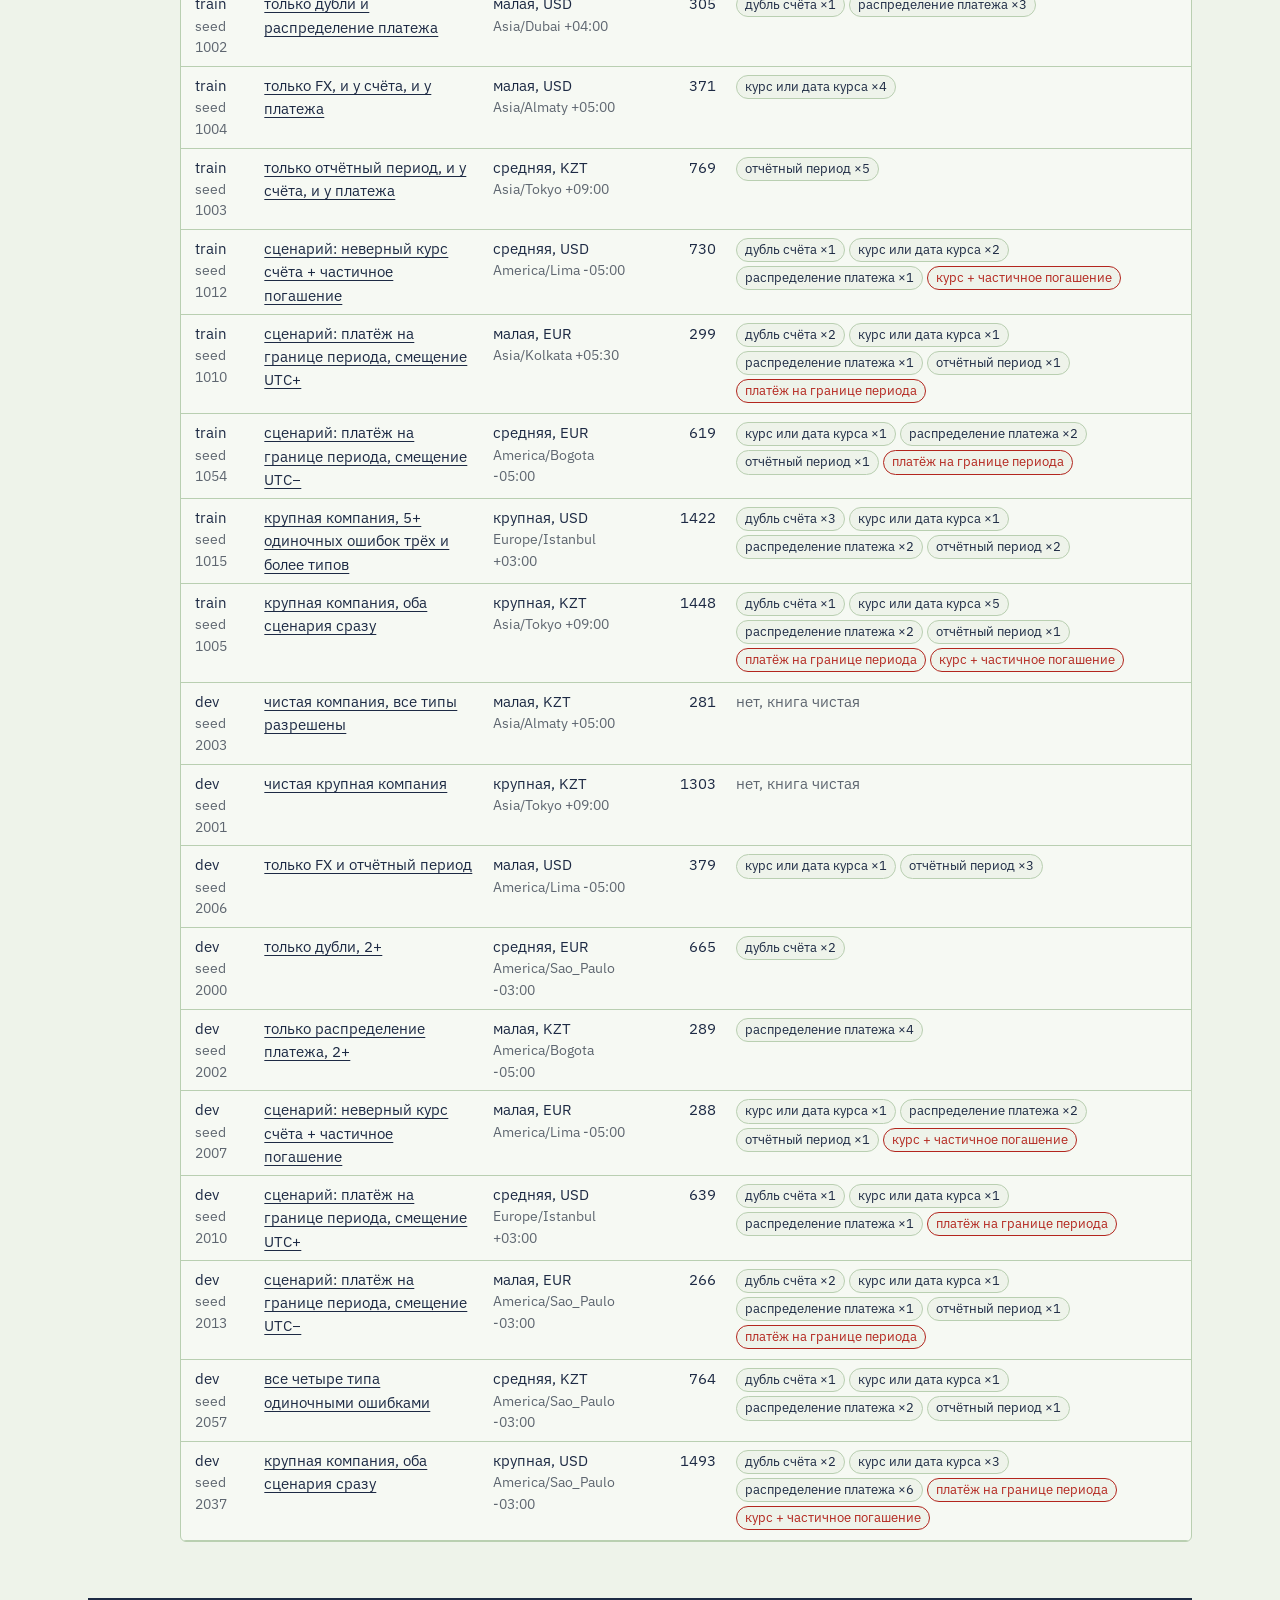
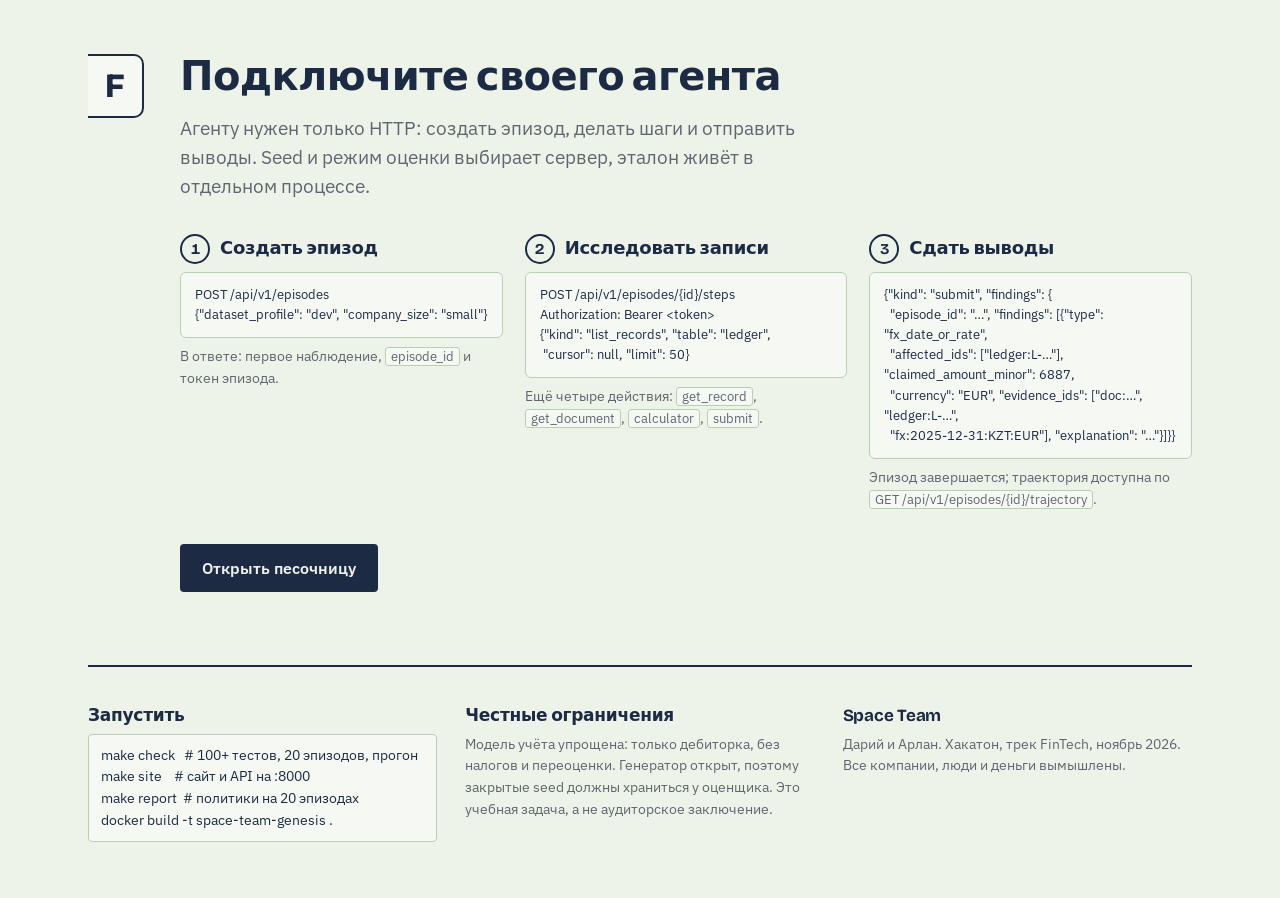
==== commit f532b9d8: "feat: live sandbox on the real API, policy results, site served with the API - web.py + `serve --mod" ====
--- a/frontend/index.html
+++ b/frontend/index.html
@@ -23,7 +23,9 @@
     <a class="tab" href="#how"><b>A</b> <span class="tab__label">Как устроено</span></a>
     <a class="tab" href="#errors"><b>B</b> <span class="tab__label">Ошибки</span></a>
     <a class="tab" href="#reward"><b>C</b> <span class="tab__label">Награда</span></a>
-    <a class="tab" href="#episodes"><b>D</b> <span class="tab__label">Эпизоды</span></a>
+    <a class="tab" href="#results"><b>D</b> <span class="tab__label">Результаты</span></a>
+    <a class="tab" href="#episodes"><b>E</b> <span class="tab__label">Эпизоды</span></a>
+    <a class="tab tab--wide" href="play.html"><span class="tab__label">Песочница</span></a>
     <a class="tab tab--wide" href="explorer.html"><span class="tab__label">Обозреватель</span></a>
   </nav>
 </header>
@@ -35,8 +37,8 @@
       <h1 id="hero-title">Тренажёр для <span class="nowrap">ИИ-аудитора</span></h1>
       <p class="lead">Мы генерируем бухгалтерию вымышленных компаний и прячем в ней настоящие ошибки: дубли счетов, неверные курсы, недораспределённые платежи, проводки не в своём периоде. Агент расследует записи и сдаёт выводы с доказательствами, а среда честно их оценивает.</p>
       <div class="hero__actions">
-        <a class="btn" href="explorer.html">Открыть эпизод</a>
-        <a class="btn btn--ghost" href="#how">Как это устроено</a>
+        <a class="btn" href="play.html">Попробовать как агент</a>
+        <a class="btn btn--ghost" href="explorer.html">Открыть эпизод</a>
       </div>
     </div>
 
@@ -196,8 +198,24 @@
     </div>
   </section>
 
+  <section class="section" id="results" aria-labelledby="results-title">
+    <div class="section__tab" aria-hidden="true">D</div>
+    <div class="section__body">
+      <h2 id="results-title">Кто сколько набирает</h2>
+      <p class="lead">Средняя награда на всех 20 открытых эпизодах. Слабые стратегии проваливаются, атака не проходит, а внимательный аудитор, который видит только открытые записи, доходит почти до предела.</p>
+      <div class="ladder" id="ladder" role="list"></div>
+      <div class="table-wrap" style="margin-top:22px">
+        <table id="policy-table">
+          <thead><tr><th>Стратегия</th><th class="num">Точность</th><th class="num">Полнота</th><th class="num">F1</th><th class="num">Ложных выводов</th><th class="num">Шагов</th><th class="num">Награда</th></tr></thead>
+          <tbody><tr><td colspan="7" class="muted">Загрузка…</td></tr></tbody>
+        </table>
+      </div>
+      <p class="small muted" style="margin-top:10px">Политики запускались через публичный reset/step, оценивал настоящий оценщик. В четырёх чистых эпизодах точность и полнота по контракту равны 0, а F1 равен 1, поэтому даже у oracle средние точность и полнота 0,8. Те же числа даёт <code>make report</code>.</p>
+    </div>
+  </section>
+
   <section class="section" id="episodes" aria-labelledby="episodes-title">
-    <div class="section__tab" aria-hidden="true">D</div>
+    <div class="section__tab" aria-hidden="true">E</div>
     <div class="section__body">
       <h2 id="episodes-title">Двадцать открытых эпизодов</h2>
       <p class="lead">10 train и 10 dev. Каждый набор подобран так, чтобы в нём были чистые компании, все типы ошибок, оба сценария переплетённых ошибок и все размеры.</p>
@@ -211,11 +229,47 @@
     </div>
   </section>
 
+  <section class="section" id="connect" aria-labelledby="connect-title">
+    <div class="section__tab" aria-hidden="true">F</div>
+    <div class="section__body">
+      <h2 id="connect-title">Подключите своего агента</h2>
+      <p class="lead">Агенту нужен только HTTP: создать эпизод, делать шаги и отправить выводы. Seed и режим оценки выбирает сервер, эталон живёт в отдельном процессе.</p>
+      <ol class="connect">
+        <li>
+          <h3>Создать эпизод</h3>
+          <pre>POST /api/v1/episodes
+{"dataset_profile": "dev", "company_size": "small"}</pre>
+          <p class="small muted">В ответе: первое наблюдение, <code>episode_id</code> и токен эпизода.</p>
+        </li>
+        <li>
+          <h3>Исследовать записи</h3>
+          <pre>POST /api/v1/episodes/{id}/steps
+Authorization: Bearer &lt;token&gt;
+{"kind": "list_records", "table": "ledger",
+ "cursor": null, "limit": 50}</pre>
+          <p class="small muted">Ещё четыре действия: <code>get_record</code>, <code>get_document</code>, <code>calculator</code>, <code>submit</code>.</p>
+        </li>
+        <li>
+          <h3>Сдать выводы</h3>
+          <pre>{"kind": "submit", "findings": {
+  "episode_id": "…", "findings": [{"type": "fx_date_or_rate",
+  "affected_ids": ["ledger:L-…"], "claimed_amount_minor": 6887,
+  "currency": "EUR", "evidence_ids": ["doc:…", "ledger:L-…",
+  "fx:2025-12-31:KZT:EUR"], "explanation": "…"}]}}</pre>
+          <p class="small muted">Эпизод завершается; траектория доступна по <code>GET /api/v1/episodes/{id}/trajectory</code>.</p>
+        </li>
+      </ol>
+      <p style="margin-top:20px"><a class="btn" href="play.html">Открыть песочницу</a></p>
+    </div>
+  </section>
+
   <footer class="footer">
     <div>
-      <h3>Запустить проверку</h3>
-      <pre>PYTHONPATH=src python -m unittest discover -s tests -t .
-python -m auditgym.dataset check</pre>
+      <h3>Запустить</h3>
+      <pre>make check   # 100+ тестов, 20 эпизодов, прогон
+make site    # сайт и API на :8000
+make report  # политики на 20 эпизодах
+docker build -t space-team-genesis .</pre>
     </div>
     <div>
       <h3>Честные ограничения</h3>
--- a/frontend/styles.css
+++ b/frontend/styles.css
@@ -48,6 +48,7 @@
 }
 
 *, *::before, *::after { box-sizing: border-box; }
+[hidden] { display: none !important; }  /* class display rules must not resurrect hidden elements */
 
 html { -webkit-text-size-adjust: 100%; }
 
@@ -129,7 +130,7 @@
   line-height: 0.95; letter-spacing: -0.03em; margin-bottom: 24px;
 }
 .hero__actions { display: flex; gap: 12px; flex-wrap: wrap; margin-top: 28px; }
-@media (max-width: 900px) { .hero { grid-template-columns: 1fr; } }
+@media (max-width: 900px) { .hero { grid-template-columns: minmax(0, 1fr); } }
 
 /* the working paper itself */
 .workpaper {
@@ -192,7 +193,7 @@
 .section__body > h2 { margin-bottom: 14px; }
 .section__body > .lead { margin-bottom: 32px; }
 @media (max-width: 700px) {
-  .section { grid-template-columns: 1fr; }
+  .section { grid-template-columns: minmax(0, 1fr); }  /* 1fr would grow to the widest child */
   .section__tab { width: 48px; height: 48px; font-size: 26px; margin-bottom: 14px; border-left: 2px solid var(--ink); border-radius: 0 0 10px 10px; }
 }
 
@@ -208,7 +209,7 @@
 .steps h3 { font-size: 18px; margin-bottom: 6px; }
 .steps p { font-size: 15px; color: var(--graphite); }
 @media (max-width: 900px) {
-  .steps { grid-template-columns: 1fr; gap: 6px; }
+  .steps { grid-template-columns: minmax(0, 1fr); gap: 6px; }
   .steps li { padding: 0 0 18px 52px; }
   .steps li::before { position: absolute; left: 0; top: 0; }
   .steps li::after { top: 34px; bottom: 0; left: 16px; right: auto; border-top: 0; border-left: 2px dashed var(--rule); }
@@ -225,7 +226,7 @@
 .finding p { font-size: 15px; margin-bottom: 0.6em; }
 .finding .trap { font-size: 14px; color: var(--graphite); }
 @media (max-width: 800px) {
-  .findings { grid-template-columns: 1fr; }
+  .findings { grid-template-columns: minmax(0, 1fr); }
   .finding:nth-child(odd) { border-right: 0; }
   .finding:nth-last-child(2) { border-bottom: 1px solid var(--rule); }
 }
@@ -240,7 +241,7 @@
   padding: 18px 22px; border: 2px solid var(--ink); border-radius: var(--radius-sheet); background: var(--sheet); display: inline-block; margin-bottom: 28px;
 }
 .reward-grid { display: grid; grid-template-columns: minmax(0, 5fr) minmax(0, 7fr); gap: 36px; align-items: start; }
-@media (max-width: 900px) { .reward-grid { grid-template-columns: 1fr; } }
+@media (max-width: 900px) { .reward-grid { grid-template-columns: minmax(0, 1fr); } }
 .calc { border: 1px solid var(--rule); border-radius: var(--radius-sheet); background: var(--sheet); padding: 20px; }
 .calc h3 { margin-bottom: 4px; }
 .calc label { display: grid; grid-template-columns: 1fr auto; gap: 2px 12px; margin-top: 14px; font-size: 15px; }
@@ -269,6 +270,36 @@
 .stats b { display: block; font-family: var(--display); font-size: 30px; color: var(--ink); line-height: 1.1; }
 .pill { display: inline-block; font-size: 13px; padding: 1px 8px; border-radius: 999px; border: 1px solid var(--rule); background: var(--paper); margin: 0 4px 3px 0; white-space: nowrap; }
 .pill--scen { border-color: var(--pencil); color: var(--pencil); }
+
+/* D: results ladder — each strategy placed on the −1 … +1 reward scale */
+.ladder { position: relative; padding: 8px 0 30px; }
+.ladder::before { content: ""; position: absolute; left: calc(var(--label) + 12px); right: 0; top: 0; bottom: 26px;
+  background: linear-gradient(90deg, transparent calc(50% - 1px), var(--rule) calc(50% - 1px) calc(50% + 1px), transparent calc(50% + 1px)); }
+.ladder { --label: 230px; }
+.rung { display: grid; grid-template-columns: var(--label) minmax(0, 1fr); gap: 12px; align-items: center; margin: 0 0 10px; position: relative; }
+.rung__name { font-weight: 600; font-size: 15px; line-height: 1.25; }
+.rung__name span { display: block; font-weight: 400; font-size: 13px; color: var(--graphite); }
+.rung__track { position: relative; height: 30px; }
+.rung__bar { position: absolute; top: 6px; height: 18px; border-radius: 3px; }
+.rung__bar.neg { background: var(--pencil); }
+.rung__bar.pos { background: var(--ok); }
+.rung__val { position: absolute; top: 4px; font-family: var(--display); font-weight: 700; font-size: 16px; white-space: nowrap; }
+.ladder__axis { margin-left: calc(var(--label) + 12px); display: flex; justify-content: space-between; font-size: 13px; color: var(--graphite); }
+@media (max-width: 700px) {
+  .ladder { --label: 0px; }
+  .ladder::before { left: 0; }
+  .rung { grid-template-columns: minmax(0, 1fr); gap: 2px; }
+  .ladder__axis { margin-left: 0; }
+}
+
+/* F: connect an agent — a real three-step sequence */
+.connect { list-style: none; margin: 0; padding: 0; counter-reset: c; display: grid; grid-template-columns: repeat(3, minmax(0, 1fr)); gap: 22px; }
+.connect li { counter-increment: c; min-width: 0; }
+.connect h3 { font-size: 18px; margin-bottom: 8px; display: flex; gap: 10px; align-items: center; }
+.connect h3::before { content: counter(c); display: grid; place-items: center; width: 30px; height: 30px; border-radius: 50%; border: 2px solid var(--ink); font-size: 15px; flex: none; }
+.connect pre { margin: 0 0 8px; padding: 12px 14px; background: var(--sheet); border: 1px solid var(--rule); border-radius: var(--radius-sheet); font-family: var(--text); font-size: 13px; white-space: pre-wrap; overflow-wrap: anywhere; }
+code { font-family: var(--text); font-size: 0.92em; background: var(--sheet); border: 1px solid var(--rule); border-radius: 3px; padding: 0 5px; }
+@media (max-width: 900px) { .connect { grid-template-columns: minmax(0, 1fr); } }
 
 /* footer */
 .footer { border-top: 2px solid var(--ink); padding: 40px 0 56px; display: grid; grid-template-columns: repeat(auto-fit, minmax(260px, 1fr)); gap: 28px; font-size: 15px; }
@@ -332,3 +363,65 @@
 .review button:hover strong, .review button:focus-visible strong { text-decoration: underline; }
 .review button:focus-visible { outline: 3px solid var(--pencil); }
 .empty { padding: 28px; text-align: center; color: var(--graphite); }
+
+/* ---------------------------------------------------------------- sandbox */
+.play { padding-top: 32px; padding-bottom: 64px; }
+.play h1 { font-size: clamp(32px, 4.4vw, 56px); font-weight: 800; font-stretch: 80%; margin-bottom: 14px; letter-spacing: -0.02em; }
+.play h2 { font-size: 22px; margin: 26px 0 10px; }
+.play-intro { display: grid; grid-template-columns: minmax(0, 7fr) minmax(0, 5fr); gap: 40px; align-items: start; }
+@media (max-width: 900px) { .play-intro { grid-template-columns: minmax(0, 1fr); gap: 20px; } }
+.guide { border: 1px solid var(--rule); border-radius: var(--radius-sheet); background: var(--sheet); padding: 6px 20px 14px; }
+.guide h2 { margin-top: 14px; }
+.guide dl { display: grid; grid-template-columns: auto 1fr; gap: 6px 14px; margin: 0 0 10px; font-size: 15px; }
+.guide dt { font-weight: 600; }
+.guide dd { margin: 0; color: var(--graphite); }
+.play-setup { display: flex; gap: 14px; align-items: flex-end; flex-wrap: wrap; margin-top: 22px; }
+.play-setup label, .action-form label, .draft label { display: grid; gap: 4px; font-size: 14px; color: var(--graphite); }
+select, input[type="number"], input:not([type]), .action-form input, .draft input {
+  font: inherit; font-size: 15px; color: var(--ink); background: var(--sheet);
+  border: 2px solid var(--ink); border-radius: 6px; padding: 8px 10px; min-width: 0;
+}
+.play-board { margin-top: 32px; border-top: 2px solid var(--ink); padding-top: 22px; }
+.play-meters { display: grid; grid-template-columns: repeat(4, minmax(0, 1fr)); gap: 12px; }
+.play-meters > div { background: var(--sheet); border: 1px solid var(--rule); border-radius: var(--radius-sheet); padding: 10px 14px; min-width: 0; }
+.play-meters b { display: block; font-family: var(--display); font-size: 22px; overflow-wrap: anywhere; line-height: 1.15; }
+.play-meters > div:nth-child(-n + 2) b { font-family: var(--text); font-size: 15px; font-weight: 600; }
+@media (max-width: 760px) { .play-meters { grid-template-columns: repeat(2, minmax(0, 1fr)); } }
+.play-grid { display: grid; grid-template-columns: minmax(0, 5fr) minmax(0, 7fr); gap: 32px; align-items: start; }
+@media (max-width: 980px) { .play-grid { grid-template-columns: minmax(0, 1fr); } }
+.autopilot { border: 2px solid var(--ink); border-radius: var(--radius-sheet); background: var(--sheet); padding: 6px 18px 18px; margin-top: 22px; }
+.autopilot h2 { margin-top: 12px; }
+.autopilot__buttons { display: flex; gap: 10px; flex-wrap: wrap; }
+.seg--wrap { display: flex; flex-wrap: wrap; gap: 6px; border: 0; border-radius: 0; overflow: visible; }
+.seg--wrap button { border: 2px solid var(--ink); border-radius: 6px; padding: 6px 12px; }
+.seg--wrap button:last-child { border-right: 2px solid var(--ink); }
+.play-board { scroll-margin-top: 64px; }
+.action-form { display: grid; gap: 12px; margin-top: 14px; }
+.form-row { display: flex; gap: 10px; flex-wrap: wrap; }
+.target { border: 0; padding: 0; margin: 0; display: flex; gap: 16px; flex-wrap: wrap; font-size: 14px; }
+.target legend { padding: 0; margin-bottom: 4px; }
+.target label { display: inline-flex; gap: 6px; align-items: center; color: var(--ink); }
+.draft { border: 1px solid var(--rule); border-radius: var(--radius-sheet); background: var(--sheet); padding: 10px 14px 12px; margin: 0 0 10px; display: grid; gap: 8px; }
+.draft legend { font-family: var(--display); font-weight: 700; padding: 0 6px; }
+.draft.is-active { border: 2px solid var(--ink); }
+.flash { animation: flash 0.7s ease; }
+@keyframes flash { from { background: var(--marker); } }
+@media (prefers-reduced-motion: reduce) { .flash { animation: none; } }
+.result { border: 1px solid var(--rule); border-radius: var(--radius-sheet); background: var(--sheet); padding: 12px 14px; min-height: 90px; }
+.result .table-wrap { max-height: 460px; overflow: auto; border: 0; }
+.result__head { font-weight: 600; margin-bottom: 8px; }
+.calc-result { font-family: var(--display); font-size: 22px; overflow-wrap: anywhere; }
+.kv th { width: 34%; font-weight: 500; color: var(--graphite); border-bottom: 1px solid var(--rule); font-size: 14px; }
+.idchip { all: unset; cursor: pointer; white-space: nowrap; border-bottom: 1px dashed var(--pencil); }
+.idchip:hover { color: var(--pencil); }
+.idchip:focus-visible { outline: 2px solid var(--pencil); outline-offset: 1px; }
+.final { margin-top: 14px; border: 2px solid var(--ink); border-radius: var(--radius-sheet); background: var(--sheet); padding: 14px 16px; }
+.final__head { font-weight: 600; margin-bottom: 4px; }
+.final__reward { font-family: var(--display); font-size: 32px; margin: 0 0 6px; }
+.log { margin: 0 0 14px; padding-left: 28px; font-size: 14px; max-height: 300px; overflow: auto; border: 1px solid var(--rule); border-radius: var(--radius-sheet); background: var(--sheet); padding-top: 8px; padding-bottom: 8px; }
+.log li { margin-bottom: 4px; }
+.log li strong { font-weight: 600; overflow-wrap: anywhere; }
+body.is-busy { cursor: progress; }
+button:disabled { opacity: 0.45; cursor: default; }
+.btn:disabled:hover { background: var(--ink); border-color: var(--ink); color: var(--paper); }
+.btn--ghost:disabled:hover { background: transparent; color: var(--ink); }
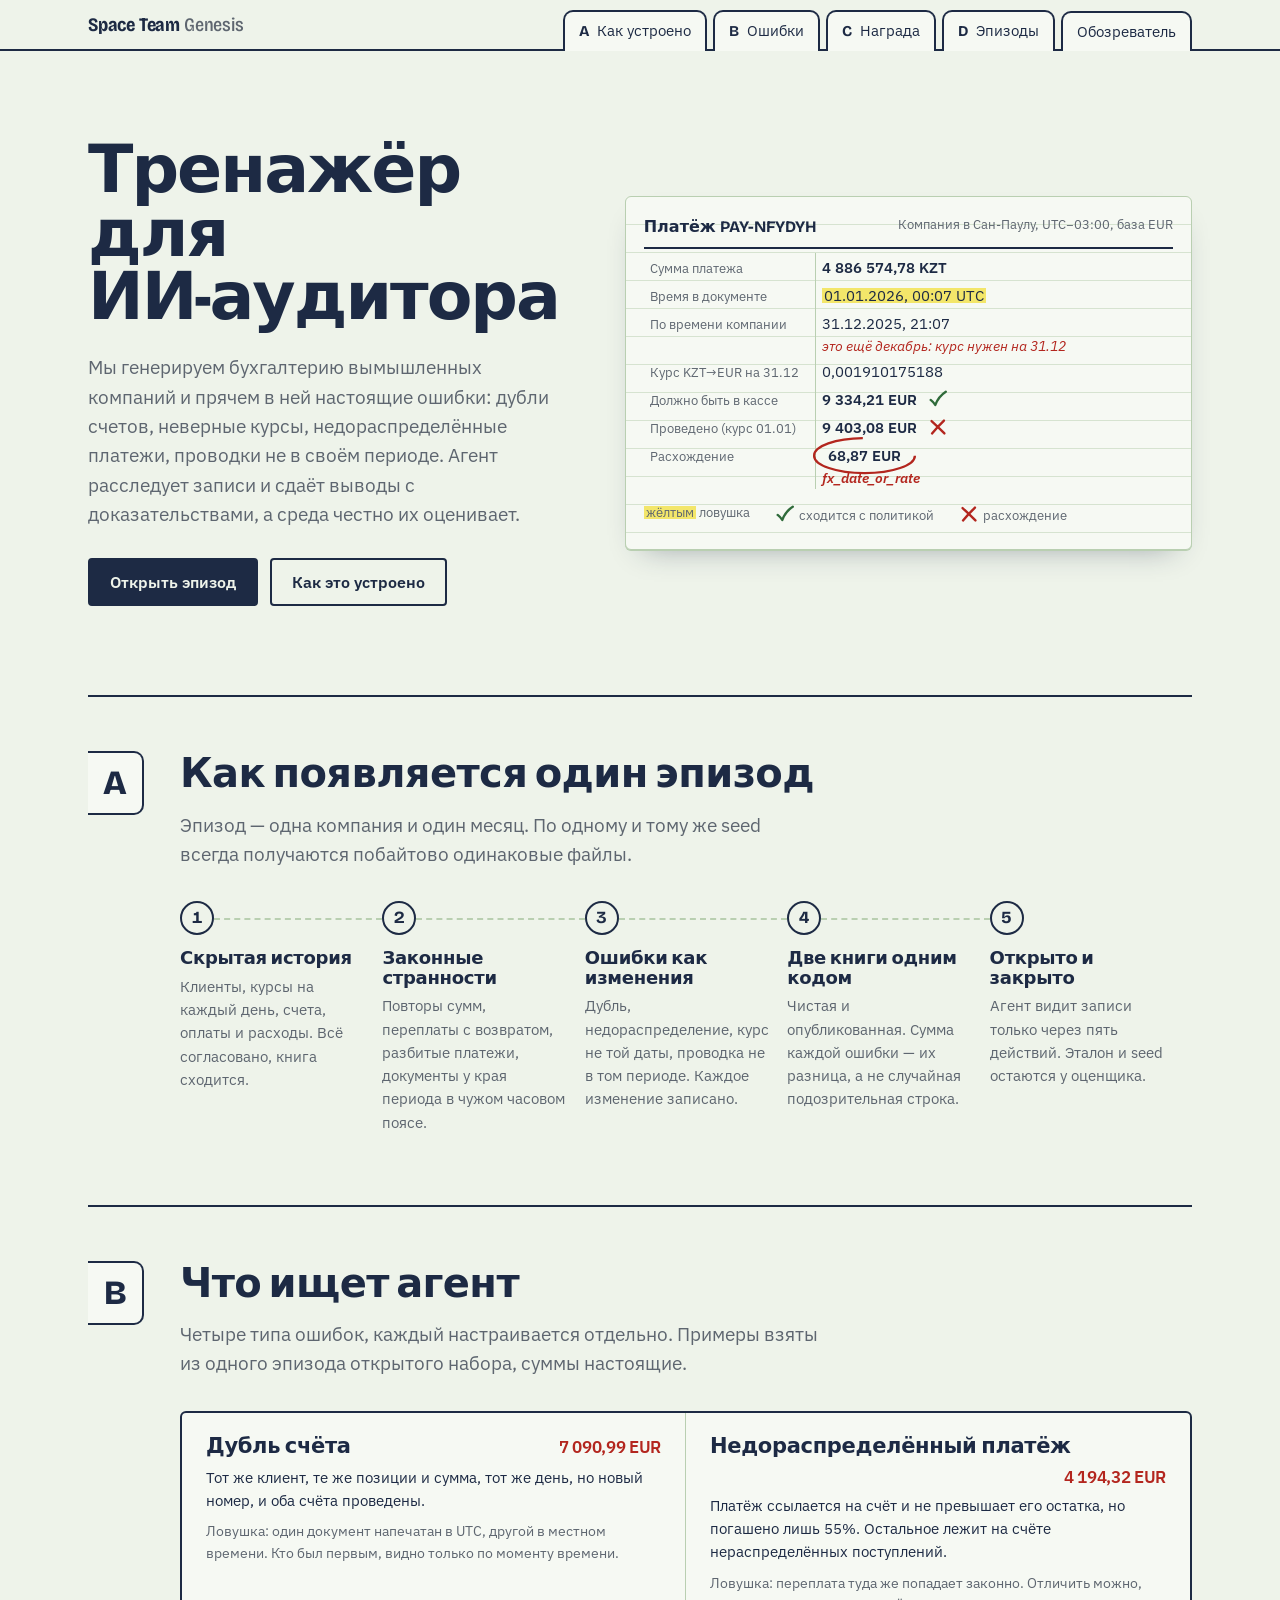
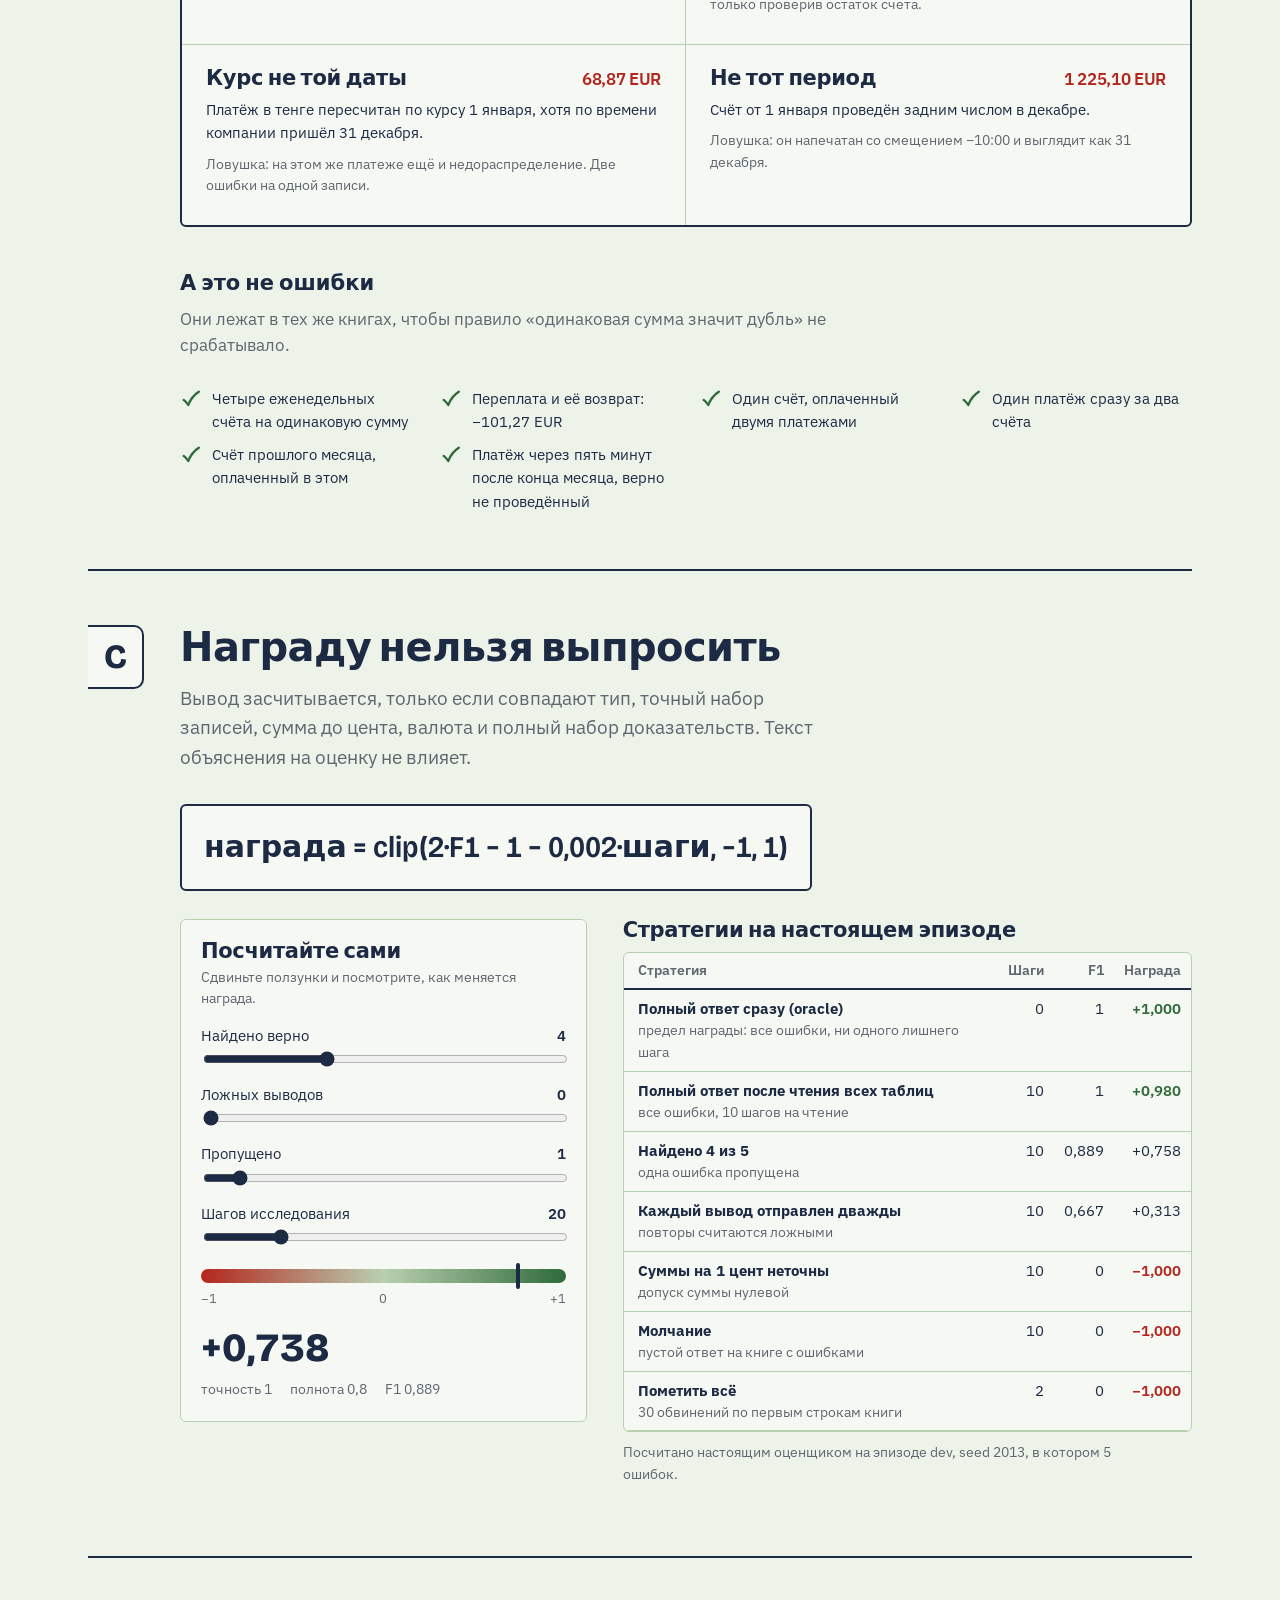
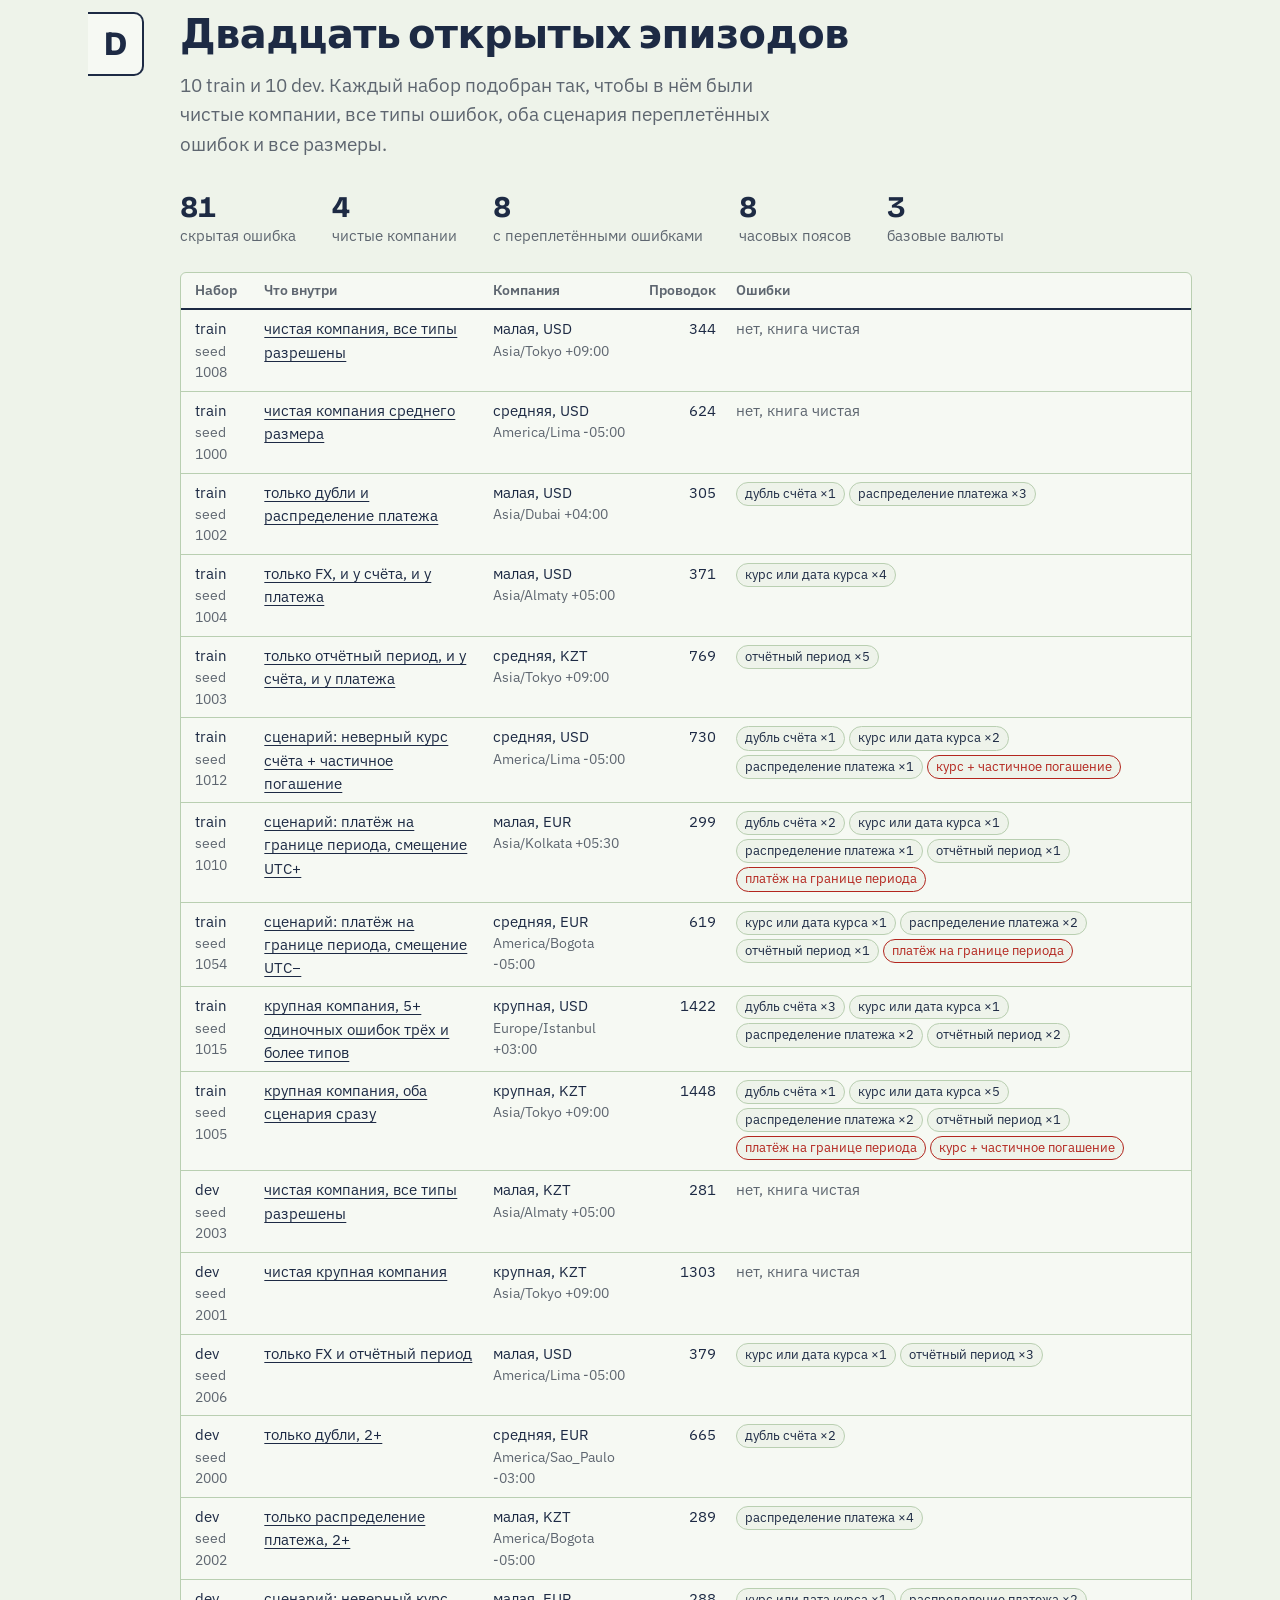
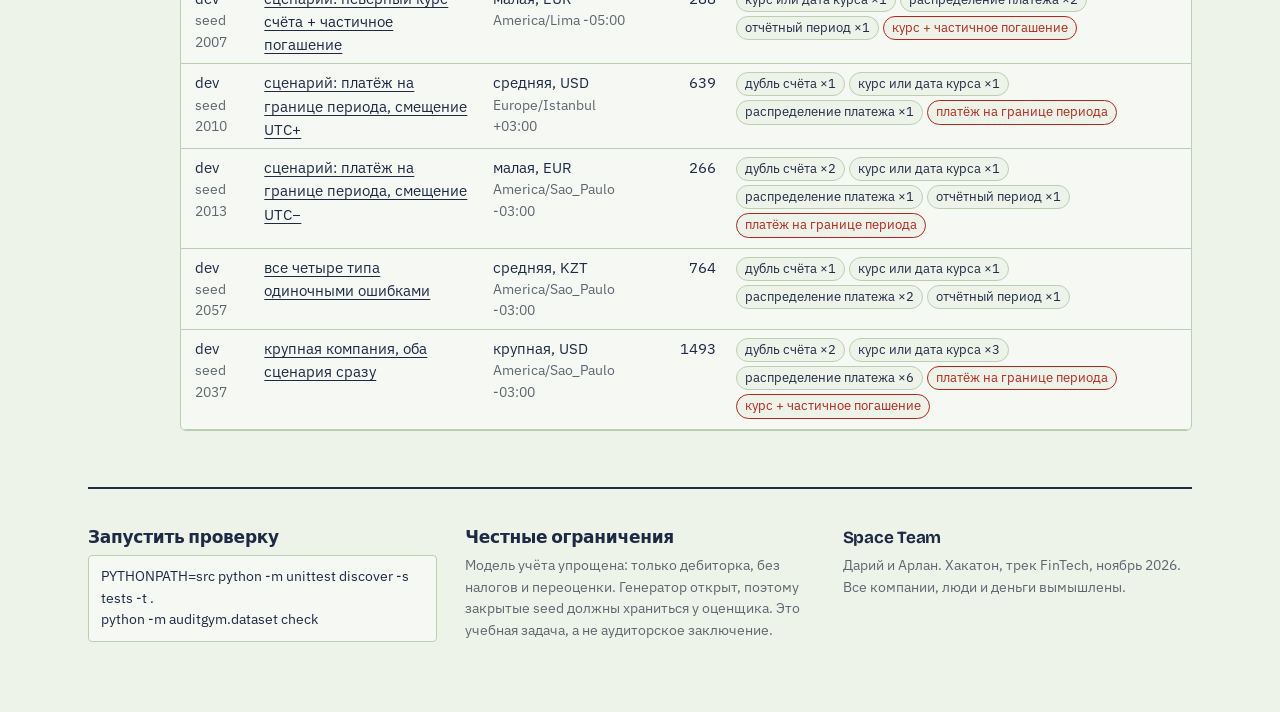
==== commit 88066690: "Merge branch 'feat/frontend-landing' into main" ====
--- a/frontend/index.html
+++ b/frontend/index.html
@@ -23,9 +23,7 @@
     <a class="tab" href="#how"><b>A</b> <span class="tab__label">Как устроено</span></a>
     <a class="tab" href="#errors"><b>B</b> <span class="tab__label">Ошибки</span></a>
     <a class="tab" href="#reward"><b>C</b> <span class="tab__label">Награда</span></a>
-    <a class="tab" href="#results"><b>D</b> <span class="tab__label">Результаты</span></a>
-    <a class="tab" href="#episodes"><b>E</b> <span class="tab__label">Эпизоды</span></a>
-    <a class="tab tab--wide" href="play.html"><span class="tab__label">Песочница</span></a>
+    <a class="tab" href="#episodes"><b>D</b> <span class="tab__label">Эпизоды</span></a>
     <a class="tab tab--wide" href="explorer.html"><span class="tab__label">Обозреватель</span></a>
   </nav>
 </header>
@@ -37,8 +35,8 @@
       <h1 id="hero-title">Тренажёр для <span class="nowrap">ИИ-аудитора</span></h1>
       <p class="lead">Мы генерируем бухгалтерию вымышленных компаний и прячем в ней настоящие ошибки: дубли счетов, неверные курсы, недораспределённые платежи, проводки не в своём периоде. Агент расследует записи и сдаёт выводы с доказательствами, а среда честно их оценивает.</p>
       <div class="hero__actions">
-        <a class="btn" href="play.html">Попробовать как агент</a>
-        <a class="btn btn--ghost" href="explorer.html">Открыть эпизод</a>
+        <a class="btn" href="explorer.html">Открыть эпизод</a>
+        <a class="btn btn--ghost" href="#how">Как это устроено</a>
       </div>
     </div>
 
@@ -198,24 +196,8 @@
     </div>
   </section>
 
-  <section class="section" id="results" aria-labelledby="results-title">
+  <section class="section" id="episodes" aria-labelledby="episodes-title">
     <div class="section__tab" aria-hidden="true">D</div>
-    <div class="section__body">
-      <h2 id="results-title">Кто сколько набирает</h2>
-      <p class="lead">Средняя награда на всех 20 открытых эпизодах. Слабые стратегии проваливаются, атака не проходит, а внимательный аудитор, который видит только открытые записи, доходит почти до предела.</p>
-      <div class="ladder" id="ladder" role="list"></div>
-      <div class="table-wrap" style="margin-top:22px">
-        <table id="policy-table">
-          <thead><tr><th>Стратегия</th><th class="num">Точность</th><th class="num">Полнота</th><th class="num">F1</th><th class="num">Ложных выводов</th><th class="num">Шагов</th><th class="num">Награда</th></tr></thead>
-          <tbody><tr><td colspan="7" class="muted">Загрузка…</td></tr></tbody>
-        </table>
-      </div>
-      <p class="small muted" style="margin-top:10px">Политики запускались через публичный reset/step, оценивал настоящий оценщик. В четырёх чистых эпизодах точность и полнота по контракту равны 0, а F1 равен 1, поэтому даже у oracle средние точность и полнота 0,8. Те же числа даёт <code>make report</code>.</p>
-    </div>
-  </section>
-
-  <section class="section" id="episodes" aria-labelledby="episodes-title">
-    <div class="section__tab" aria-hidden="true">E</div>
     <div class="section__body">
       <h2 id="episodes-title">Двадцать открытых эпизодов</h2>
       <p class="lead">10 train и 10 dev. Каждый набор подобран так, чтобы в нём были чистые компании, все типы ошибок, оба сценария переплетённых ошибок и все размеры.</p>
@@ -229,47 +211,11 @@
     </div>
   </section>
 
-  <section class="section" id="connect" aria-labelledby="connect-title">
-    <div class="section__tab" aria-hidden="true">F</div>
-    <div class="section__body">
-      <h2 id="connect-title">Подключите своего агента</h2>
-      <p class="lead">Агенту нужен только HTTP: создать эпизод, делать шаги и отправить выводы. Seed и режим оценки выбирает сервер, эталон живёт в отдельном процессе.</p>
-      <ol class="connect">
-        <li>
-          <h3>Создать эпизод</h3>
-          <pre>POST /api/v1/episodes
-{"dataset_profile": "dev", "company_size": "small"}</pre>
-          <p class="small muted">В ответе: первое наблюдение, <code>episode_id</code> и токен эпизода.</p>
-        </li>
-        <li>
-          <h3>Исследовать записи</h3>
-          <pre>POST /api/v1/episodes/{id}/steps
-Authorization: Bearer &lt;token&gt;
-{"kind": "list_records", "table": "ledger",
- "cursor": null, "limit": 50}</pre>
-          <p class="small muted">Ещё четыре действия: <code>get_record</code>, <code>get_document</code>, <code>calculator</code>, <code>submit</code>.</p>
-        </li>
-        <li>
-          <h3>Сдать выводы</h3>
-          <pre>{"kind": "submit", "findings": {
-  "episode_id": "…", "findings": [{"type": "fx_date_or_rate",
-  "affected_ids": ["ledger:L-…"], "claimed_amount_minor": 6887,
-  "currency": "EUR", "evidence_ids": ["doc:…", "ledger:L-…",
-  "fx:2025-12-31:KZT:EUR"], "explanation": "…"}]}}</pre>
-          <p class="small muted">Эпизод завершается; траектория доступна по <code>GET /api/v1/episodes/{id}/trajectory</code>.</p>
-        </li>
-      </ol>
-      <p style="margin-top:20px"><a class="btn" href="play.html">Открыть песочницу</a></p>
-    </div>
-  </section>
-
   <footer class="footer">
     <div>
-      <h3>Запустить</h3>
-      <pre>make check   # 100+ тестов, 20 эпизодов, прогон
-make site    # сайт и API на :8000
-make report  # политики на 20 эпизодах
-docker build -t space-team-genesis .</pre>
+      <h3>Запустить проверку</h3>
+      <pre>PYTHONPATH=src python -m unittest discover -s tests -t .
+python -m auditgym.dataset check</pre>
     </div>
     <div>
       <h3>Честные ограничения</h3>
--- a/frontend/styles.css
+++ b/frontend/styles.css
@@ -48,7 +48,6 @@
 }
 
 *, *::before, *::after { box-sizing: border-box; }
-[hidden] { display: none !important; }  /* class display rules must not resurrect hidden elements */
 
 html { -webkit-text-size-adjust: 100%; }
 
@@ -130,7 +129,7 @@
   line-height: 0.95; letter-spacing: -0.03em; margin-bottom: 24px;
 }
 .hero__actions { display: flex; gap: 12px; flex-wrap: wrap; margin-top: 28px; }
-@media (max-width: 900px) { .hero { grid-template-columns: minmax(0, 1fr); } }
+@media (max-width: 900px) { .hero { grid-template-columns: 1fr; } }
 
 /* the working paper itself */
 .workpaper {
@@ -193,7 +192,7 @@
 .section__body > h2 { margin-bottom: 14px; }
 .section__body > .lead { margin-bottom: 32px; }
 @media (max-width: 700px) {
-  .section { grid-template-columns: minmax(0, 1fr); }  /* 1fr would grow to the widest child */
+  .section { grid-template-columns: 1fr; }
   .section__tab { width: 48px; height: 48px; font-size: 26px; margin-bottom: 14px; border-left: 2px solid var(--ink); border-radius: 0 0 10px 10px; }
 }
 
@@ -209,7 +208,7 @@
 .steps h3 { font-size: 18px; margin-bottom: 6px; }
 .steps p { font-size: 15px; color: var(--graphite); }
 @media (max-width: 900px) {
-  .steps { grid-template-columns: minmax(0, 1fr); gap: 6px; }
+  .steps { grid-template-columns: 1fr; gap: 6px; }
   .steps li { padding: 0 0 18px 52px; }
   .steps li::before { position: absolute; left: 0; top: 0; }
   .steps li::after { top: 34px; bottom: 0; left: 16px; right: auto; border-top: 0; border-left: 2px dashed var(--rule); }
@@ -226,7 +225,7 @@
 .finding p { font-size: 15px; margin-bottom: 0.6em; }
 .finding .trap { font-size: 14px; color: var(--graphite); }
 @media (max-width: 800px) {
-  .findings { grid-template-columns: minmax(0, 1fr); }
+  .findings { grid-template-columns: 1fr; }
   .finding:nth-child(odd) { border-right: 0; }
   .finding:nth-last-child(2) { border-bottom: 1px solid var(--rule); }
 }
@@ -241,7 +240,7 @@
   padding: 18px 22px; border: 2px solid var(--ink); border-radius: var(--radius-sheet); background: var(--sheet); display: inline-block; margin-bottom: 28px;
 }
 .reward-grid { display: grid; grid-template-columns: minmax(0, 5fr) minmax(0, 7fr); gap: 36px; align-items: start; }
-@media (max-width: 900px) { .reward-grid { grid-template-columns: minmax(0, 1fr); } }
+@media (max-width: 900px) { .reward-grid { grid-template-columns: 1fr; } }
 .calc { border: 1px solid var(--rule); border-radius: var(--radius-sheet); background: var(--sheet); padding: 20px; }
 .calc h3 { margin-bottom: 4px; }
 .calc label { display: grid; grid-template-columns: 1fr auto; gap: 2px 12px; margin-top: 14px; font-size: 15px; }
@@ -270,36 +269,6 @@
 .stats b { display: block; font-family: var(--display); font-size: 30px; color: var(--ink); line-height: 1.1; }
 .pill { display: inline-block; font-size: 13px; padding: 1px 8px; border-radius: 999px; border: 1px solid var(--rule); background: var(--paper); margin: 0 4px 3px 0; white-space: nowrap; }
 .pill--scen { border-color: var(--pencil); color: var(--pencil); }
-
-/* D: results ladder — each strategy placed on the −1 … +1 reward scale */
-.ladder { position: relative; padding: 8px 0 30px; }
-.ladder::before { content: ""; position: absolute; left: calc(var(--label) + 12px); right: 0; top: 0; bottom: 26px;
-  background: linear-gradient(90deg, transparent calc(50% - 1px), var(--rule) calc(50% - 1px) calc(50% + 1px), transparent calc(50% + 1px)); }
-.ladder { --label: 230px; }
-.rung { display: grid; grid-template-columns: var(--label) minmax(0, 1fr); gap: 12px; align-items: center; margin: 0 0 10px; position: relative; }
-.rung__name { font-weight: 600; font-size: 15px; line-height: 1.25; }
-.rung__name span { display: block; font-weight: 400; font-size: 13px; color: var(--graphite); }
-.rung__track { position: relative; height: 30px; }
-.rung__bar { position: absolute; top: 6px; height: 18px; border-radius: 3px; }
-.rung__bar.neg { background: var(--pencil); }
-.rung__bar.pos { background: var(--ok); }
-.rung__val { position: absolute; top: 4px; font-family: var(--display); font-weight: 700; font-size: 16px; white-space: nowrap; }
-.ladder__axis { margin-left: calc(var(--label) + 12px); display: flex; justify-content: space-between; font-size: 13px; color: var(--graphite); }
-@media (max-width: 700px) {
-  .ladder { --label: 0px; }
-  .ladder::before { left: 0; }
-  .rung { grid-template-columns: minmax(0, 1fr); gap: 2px; }
-  .ladder__axis { margin-left: 0; }
-}
-
-/* F: connect an agent — a real three-step sequence */
-.connect { list-style: none; margin: 0; padding: 0; counter-reset: c; display: grid; grid-template-columns: repeat(3, minmax(0, 1fr)); gap: 22px; }
-.connect li { counter-increment: c; min-width: 0; }
-.connect h3 { font-size: 18px; margin-bottom: 8px; display: flex; gap: 10px; align-items: center; }
-.connect h3::before { content: counter(c); display: grid; place-items: center; width: 30px; height: 30px; border-radius: 50%; border: 2px solid var(--ink); font-size: 15px; flex: none; }
-.connect pre { margin: 0 0 8px; padding: 12px 14px; background: var(--sheet); border: 1px solid var(--rule); border-radius: var(--radius-sheet); font-family: var(--text); font-size: 13px; white-space: pre-wrap; overflow-wrap: anywhere; }
-code { font-family: var(--text); font-size: 0.92em; background: var(--sheet); border: 1px solid var(--rule); border-radius: 3px; padding: 0 5px; }
-@media (max-width: 900px) { .connect { grid-template-columns: minmax(0, 1fr); } }
 
 /* footer */
 .footer { border-top: 2px solid var(--ink); padding: 40px 0 56px; display: grid; grid-template-columns: repeat(auto-fit, minmax(260px, 1fr)); gap: 28px; font-size: 15px; }
@@ -363,65 +332,3 @@
 .review button:hover strong, .review button:focus-visible strong { text-decoration: underline; }
 .review button:focus-visible { outline: 3px solid var(--pencil); }
 .empty { padding: 28px; text-align: center; color: var(--graphite); }
-
-/* ---------------------------------------------------------------- sandbox */
-.play { padding-top: 32px; padding-bottom: 64px; }
-.play h1 { font-size: clamp(32px, 4.4vw, 56px); font-weight: 800; font-stretch: 80%; margin-bottom: 14px; letter-spacing: -0.02em; }
-.play h2 { font-size: 22px; margin: 26px 0 10px; }
-.play-intro { display: grid; grid-template-columns: minmax(0, 7fr) minmax(0, 5fr); gap: 40px; align-items: start; }
-@media (max-width: 900px) { .play-intro { grid-template-columns: minmax(0, 1fr); gap: 20px; } }
-.guide { border: 1px solid var(--rule); border-radius: var(--radius-sheet); background: var(--sheet); padding: 6px 20px 14px; }
-.guide h2 { margin-top: 14px; }
-.guide dl { display: grid; grid-template-columns: auto 1fr; gap: 6px 14px; margin: 0 0 10px; font-size: 15px; }
-.guide dt { font-weight: 600; }
-.guide dd { margin: 0; color: var(--graphite); }
-.play-setup { display: flex; gap: 14px; align-items: flex-end; flex-wrap: wrap; margin-top: 22px; }
-.play-setup label, .action-form label, .draft label { display: grid; gap: 4px; font-size: 14px; color: var(--graphite); }
-select, input[type="number"], input:not([type]), .action-form input, .draft input {
-  font: inherit; font-size: 15px; color: var(--ink); background: var(--sheet);
-  border: 2px solid var(--ink); border-radius: 6px; padding: 8px 10px; min-width: 0;
-}
-.play-board { margin-top: 32px; border-top: 2px solid var(--ink); padding-top: 22px; }
-.play-meters { display: grid; grid-template-columns: repeat(4, minmax(0, 1fr)); gap: 12px; }
-.play-meters > div { background: var(--sheet); border: 1px solid var(--rule); border-radius: var(--radius-sheet); padding: 10px 14px; min-width: 0; }
-.play-meters b { display: block; font-family: var(--display); font-size: 22px; overflow-wrap: anywhere; line-height: 1.15; }
-.play-meters > div:nth-child(-n + 2) b { font-family: var(--text); font-size: 15px; font-weight: 600; }
-@media (max-width: 760px) { .play-meters { grid-template-columns: repeat(2, minmax(0, 1fr)); } }
-.play-grid { display: grid; grid-template-columns: minmax(0, 5fr) minmax(0, 7fr); gap: 32px; align-items: start; }
-@media (max-width: 980px) { .play-grid { grid-template-columns: minmax(0, 1fr); } }
-.autopilot { border: 2px solid var(--ink); border-radius: var(--radius-sheet); background: var(--sheet); padding: 6px 18px 18px; margin-top: 22px; }
-.autopilot h2 { margin-top: 12px; }
-.autopilot__buttons { display: flex; gap: 10px; flex-wrap: wrap; }
-.seg--wrap { display: flex; flex-wrap: wrap; gap: 6px; border: 0; border-radius: 0; overflow: visible; }
-.seg--wrap button { border: 2px solid var(--ink); border-radius: 6px; padding: 6px 12px; }
-.seg--wrap button:last-child { border-right: 2px solid var(--ink); }
-.play-board { scroll-margin-top: 64px; }
-.action-form { display: grid; gap: 12px; margin-top: 14px; }
-.form-row { display: flex; gap: 10px; flex-wrap: wrap; }
-.target { border: 0; padding: 0; margin: 0; display: flex; gap: 16px; flex-wrap: wrap; font-size: 14px; }
-.target legend { padding: 0; margin-bottom: 4px; }
-.target label { display: inline-flex; gap: 6px; align-items: center; color: var(--ink); }
-.draft { border: 1px solid var(--rule); border-radius: var(--radius-sheet); background: var(--sheet); padding: 10px 14px 12px; margin: 0 0 10px; display: grid; gap: 8px; }
-.draft legend { font-family: var(--display); font-weight: 700; padding: 0 6px; }
-.draft.is-active { border: 2px solid var(--ink); }
-.flash { animation: flash 0.7s ease; }
-@keyframes flash { from { background: var(--marker); } }
-@media (prefers-reduced-motion: reduce) { .flash { animation: none; } }
-.result { border: 1px solid var(--rule); border-radius: var(--radius-sheet); background: var(--sheet); padding: 12px 14px; min-height: 90px; }
-.result .table-wrap { max-height: 460px; overflow: auto; border: 0; }
-.result__head { font-weight: 600; margin-bottom: 8px; }
-.calc-result { font-family: var(--display); font-size: 22px; overflow-wrap: anywhere; }
-.kv th { width: 34%; font-weight: 500; color: var(--graphite); border-bottom: 1px solid var(--rule); font-size: 14px; }
-.idchip { all: unset; cursor: pointer; white-space: nowrap; border-bottom: 1px dashed var(--pencil); }
-.idchip:hover { color: var(--pencil); }
-.idchip:focus-visible { outline: 2px solid var(--pencil); outline-offset: 1px; }
-.final { margin-top: 14px; border: 2px solid var(--ink); border-radius: var(--radius-sheet); background: var(--sheet); padding: 14px 16px; }
-.final__head { font-weight: 600; margin-bottom: 4px; }
-.final__reward { font-family: var(--display); font-size: 32px; margin: 0 0 6px; }
-.log { margin: 0 0 14px; padding-left: 28px; font-size: 14px; max-height: 300px; overflow: auto; border: 1px solid var(--rule); border-radius: var(--radius-sheet); background: var(--sheet); padding-top: 8px; padding-bottom: 8px; }
-.log li { margin-bottom: 4px; }
-.log li strong { font-weight: 600; overflow-wrap: anywhere; }
-body.is-busy { cursor: progress; }
-button:disabled { opacity: 0.45; cursor: default; }
-.btn:disabled:hover { background: var(--ink); border-color: var(--ink); color: var(--paper); }
-.btn--ghost:disabled:hover { background: transparent; color: var(--ink); }
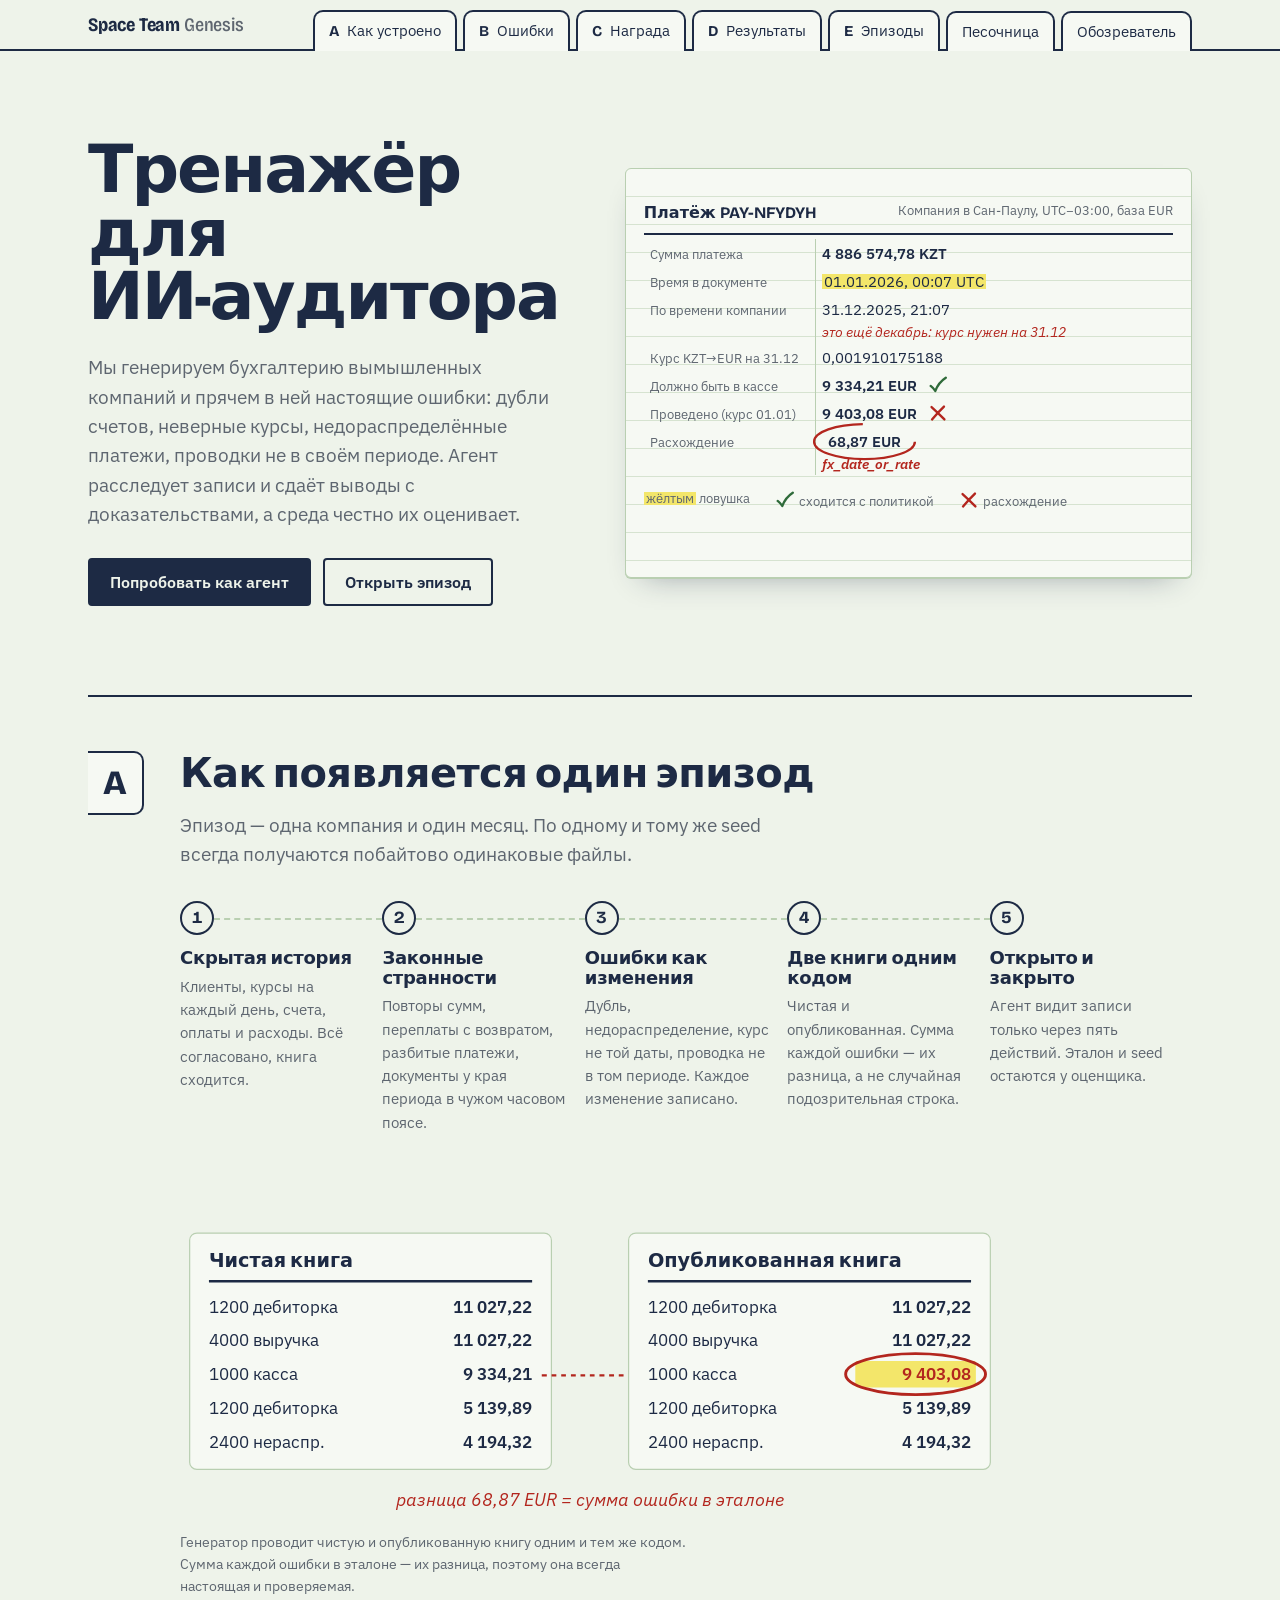
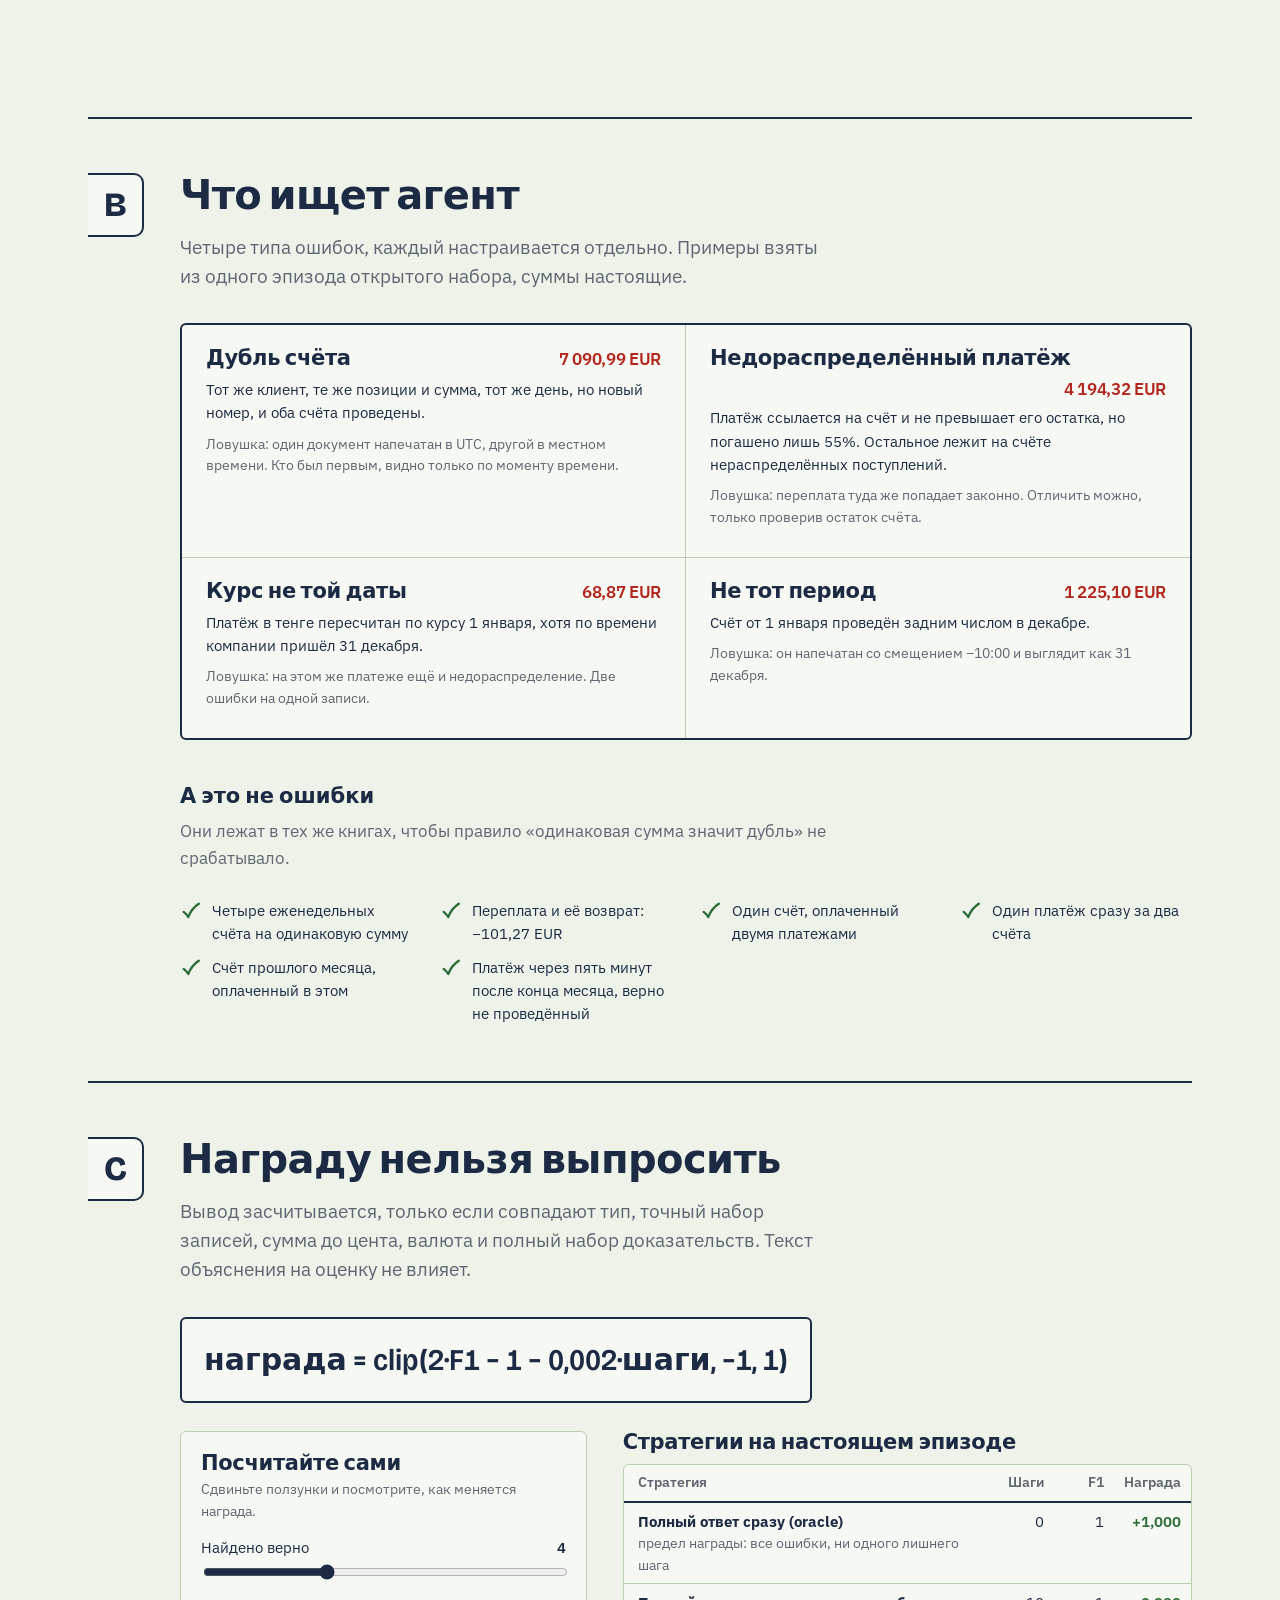
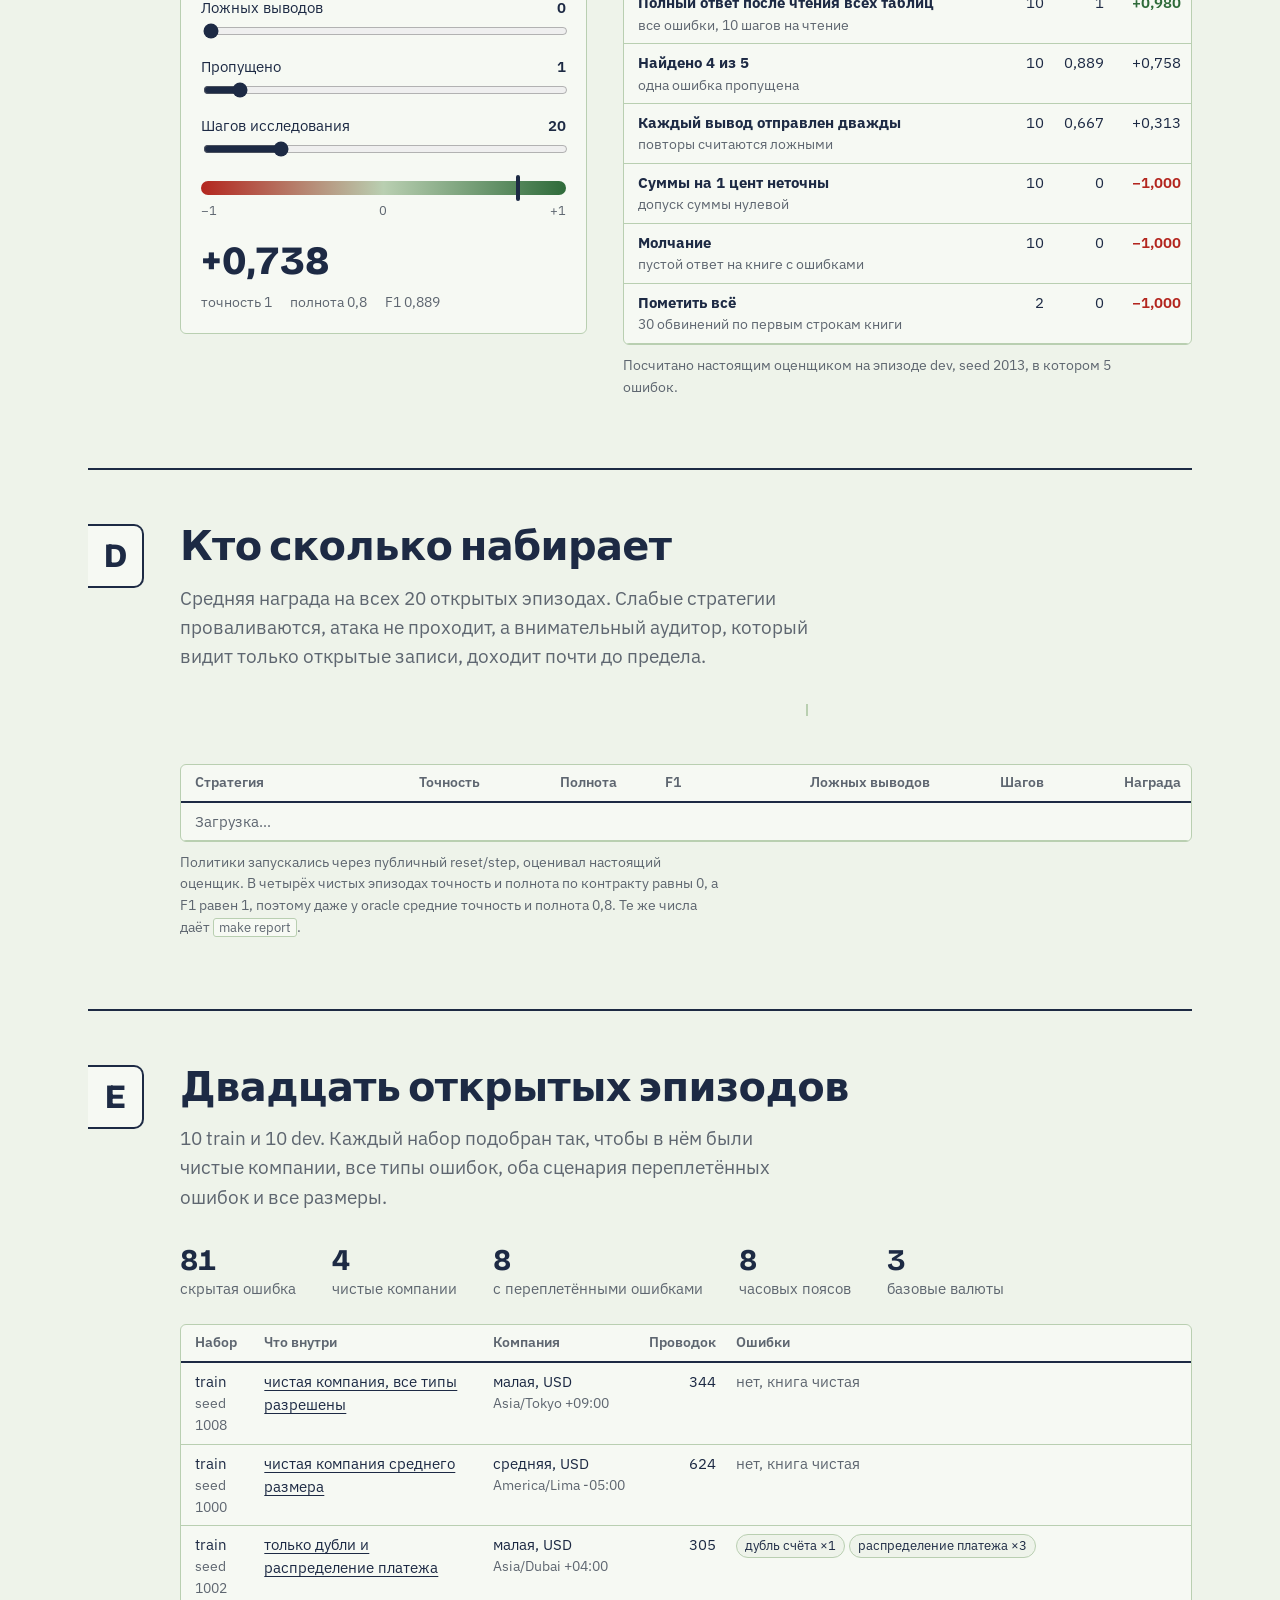
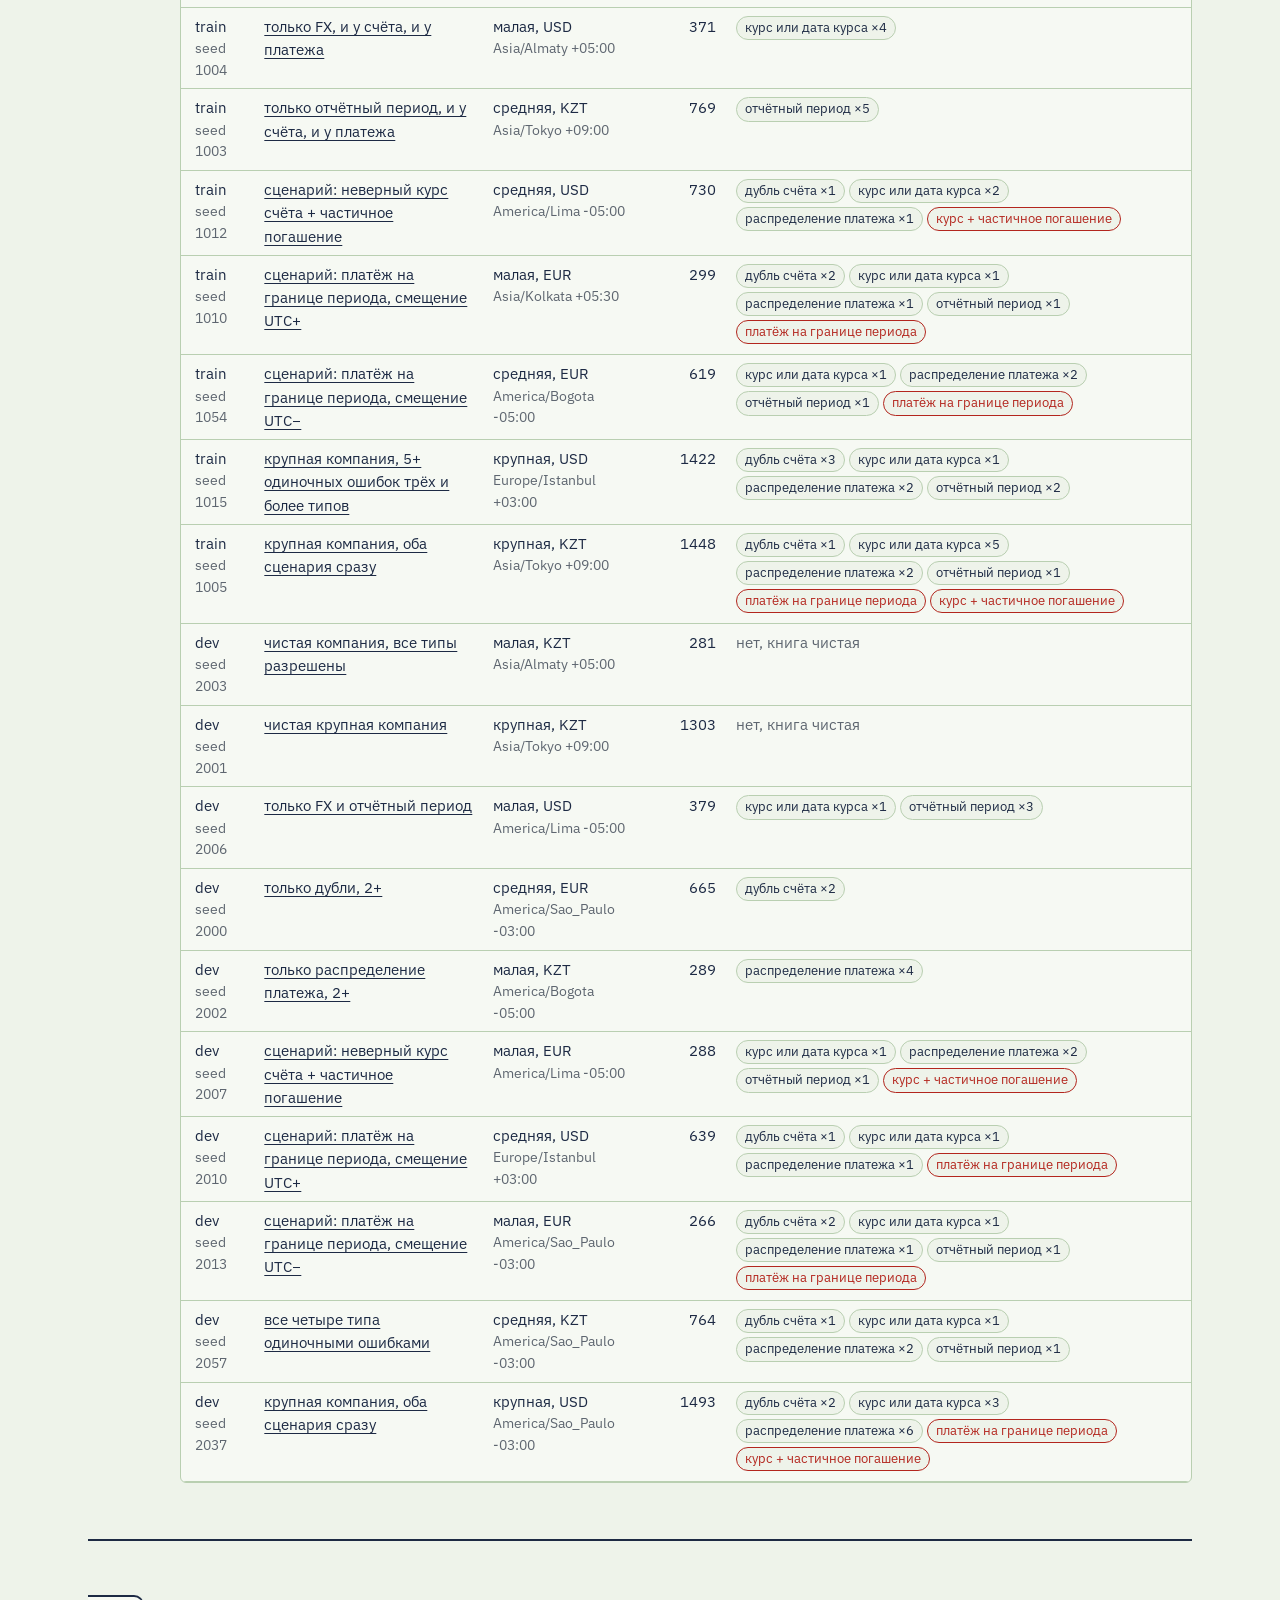
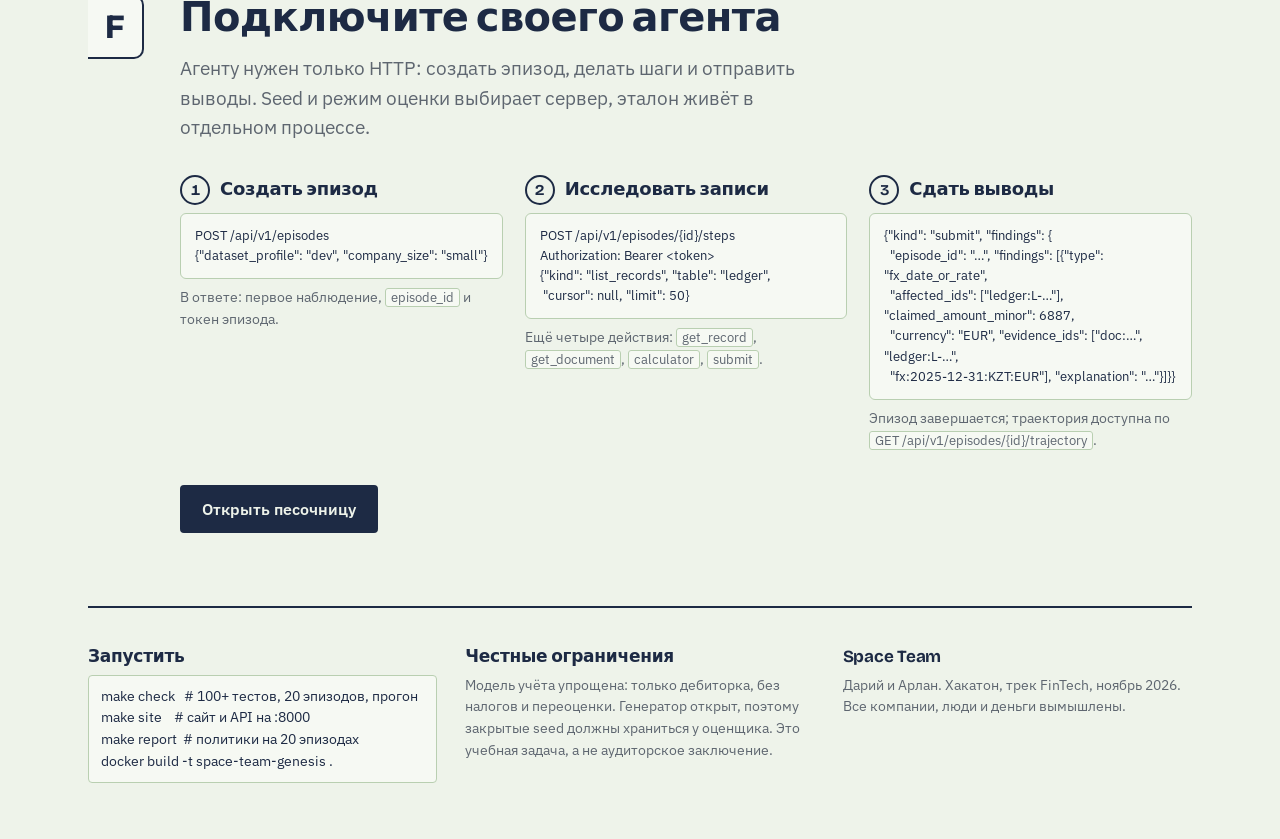
==== commit 3b33fb28: "feat: case gaps closed (trajectories, design note, failure analysis); SVG motion and phone layout Ca" ====
--- a/frontend/index.html
+++ b/frontend/index.html
@@ -23,7 +23,9 @@
     <a class="tab" href="#how"><b>A</b> <span class="tab__label">Как устроено</span></a>
     <a class="tab" href="#errors"><b>B</b> <span class="tab__label">Ошибки</span></a>
     <a class="tab" href="#reward"><b>C</b> <span class="tab__label">Награда</span></a>
-    <a class="tab" href="#episodes"><b>D</b> <span class="tab__label">Эпизоды</span></a>
+    <a class="tab" href="#results"><b>D</b> <span class="tab__label">Результаты</span></a>
+    <a class="tab" href="#episodes"><b>E</b> <span class="tab__label">Эпизоды</span></a>
+    <a class="tab tab--wide" href="play.html"><span class="tab__label">Песочница</span></a>
     <a class="tab tab--wide" href="explorer.html"><span class="tab__label">Обозреватель</span></a>
   </nav>
 </header>
@@ -35,8 +37,8 @@
       <h1 id="hero-title">Тренажёр для <span class="nowrap">ИИ-аудитора</span></h1>
       <p class="lead">Мы генерируем бухгалтерию вымышленных компаний и прячем в ней настоящие ошибки: дубли счетов, неверные курсы, недораспределённые платежи, проводки не в своём периоде. Агент расследует записи и сдаёт выводы с доказательствами, а среда честно их оценивает.</p>
       <div class="hero__actions">
-        <a class="btn" href="explorer.html">Открыть эпизод</a>
-        <a class="btn btn--ghost" href="#how">Как это устроено</a>
+        <a class="btn" href="play.html">Попробовать как агент</a>
+        <a class="btn btn--ghost" href="explorer.html">Открыть эпизод</a>
       </div>
     </div>
 
@@ -111,6 +113,69 @@
           <p>Агент видит записи только через пять действий. Эталон и seed остаются у оценщика.</p>
         </li>
       </ol>
+
+      <figure class="two-books" id="two-books" aria-labelledby="two-books-cap">
+        <svg class="tb-wide" viewBox="0 0 680 250" role="img" aria-labelledby="two-books-title two-books-desc">
+          <title id="two-books-title">Две книги одним кодом</title>
+          <desc id="two-books-desc">Слева чистая книга, справа опубликованная. Отличается одна строка кассы: 9 334,21 против 9 403,08 EUR. Разница 68,87 EUR и есть сумма ошибки в эталоне.</desc>
+          <g class="tb-sheet">
+            <rect x="8" y="10" width="300" height="196" rx="6"/>
+            <text x="24" y="38" class="tb-title">Чистая книга</text>
+            <line x1="24" y1="50" x2="292" y2="50" class="tb-rule-strong"/>
+            <g class="tb-rows">
+              <text x="24" y="76">1200 дебиторка</text><text x="292" y="76" class="tb-num">11 027,22</text>
+              <text x="24" y="104">4000 выручка</text><text x="292" y="104" class="tb-num">11 027,22</text>
+              <text x="24" y="132">1000 касса</text><text x="292" y="132" class="tb-num">9 334,21</text>
+              <text x="24" y="160">1200 дебиторка</text><text x="292" y="160" class="tb-num">5 139,89</text>
+              <text x="24" y="188">2400 нераспр.</text><text x="292" y="188" class="tb-num">4 194,32</text>
+            </g>
+          </g>
+          <g class="tb-sheet tb-right">
+            <rect x="372" y="10" width="300" height="196" rx="6"/>
+            <text x="388" y="38" class="tb-title">Опубликованная книга</text>
+            <line x1="388" y1="50" x2="656" y2="50" class="tb-rule-strong"/>
+            <g class="tb-rows">
+              <text x="388" y="76">1200 дебиторка</text><text x="656" y="76" class="tb-num">11 027,22</text>
+              <text x="388" y="104">4000 выручка</text><text x="656" y="104" class="tb-num">11 027,22</text>
+              <rect x="560" y="116" width="100" height="22" rx="2" class="tb-marker"/>
+              <text x="388" y="132">1000 касса</text><text x="656" y="132" class="tb-num tb-diff">9 403,08</text>
+              <text x="388" y="160">1200 дебиторка</text><text x="656" y="160" class="tb-num">5 139,89</text>
+              <text x="388" y="188">2400 нераспр.</text><text x="656" y="188" class="tb-num">4 194,32</text>
+            </g>
+          </g>
+          <path class="tb-link" d="M300 128 C 330 128, 342 128, 372 128"/>
+          <ellipse class="tb-circle" cx="610" cy="127" rx="58" ry="17"/>
+          <text x="340" y="236" class="tb-caption">разница 68,87 EUR = сумма ошибки в эталоне</text>
+        </svg>
+        <!-- Phones: the same diagram stacked vertically, so the text stays readable. -->
+        <svg class="tb-narrow" viewBox="0 0 340 395" role="img" aria-labelledby="two-books-title-n two-books-desc-n">
+          <title id="two-books-title-n">Две книги одним кодом</title>
+          <desc id="two-books-desc-n">Сверху чистая книга, снизу опубликованная. Отличается строка кассы: 9 334,21 против 9 403,08 EUR. Разница 68,87 EUR и есть сумма ошибки в эталоне.</desc>
+          <g class="tb-sheet">
+            <rect x="6" y="8" width="314" height="152" rx="6"/>
+            <text x="20" y="32" class="tb-title">Чистая книга</text>
+            <line x1="20" y1="42" x2="306" y2="42" class="tb-rule-strong"/>
+            <text x="20" y="66">1200 дебиторка</text><text x="306" y="66" class="tb-num">11 027,22</text>
+            <text x="20" y="90">4000 выручка</text><text x="306" y="90" class="tb-num">11 027,22</text>
+            <text x="20" y="114">1000 касса</text><text x="306" y="114" class="tb-num">9 334,21</text>
+            <text x="20" y="138">2400 нераспр.</text><text x="306" y="138" class="tb-num">4 194,32</text>
+          </g>
+          <g class="tb-sheet tb-right">
+            <rect x="6" y="196" width="314" height="152" rx="6"/>
+            <text x="20" y="220" class="tb-title">Опубликованная книга</text>
+            <line x1="20" y1="230" x2="306" y2="230" class="tb-rule-strong"/>
+            <text x="20" y="254">1200 дебиторка</text><text x="306" y="254" class="tb-num">11 027,22</text>
+            <text x="20" y="278">4000 выручка</text><text x="306" y="278" class="tb-num">11 027,22</text>
+            <rect x="212" y="286" width="98" height="22" rx="2" class="tb-marker" style="transform-origin: 212px 0"/>
+            <text x="20" y="302">1000 касса</text><text x="306" y="302" class="tb-num tb-diff">9 403,08</text>
+            <text x="20" y="326">2400 нераспр.</text><text x="306" y="326" class="tb-num">4 194,32</text>
+          </g>
+          <path class="tb-link" d="M312 118 C 338 160, 338 250, 314 292"/>
+          <ellipse class="tb-circle" cx="262" cy="297" rx="56" ry="16"/>
+          <text x="166" y="382" class="tb-caption">разница 68,87 EUR = сумма ошибки</text>
+        </svg>
+        <figcaption id="two-books-cap" class="small muted">Генератор проводит чистую и опубликованную книгу одним и тем же кодом. Сумма каждой ошибки в эталоне — их разница, поэтому она всегда настоящая и проверяемая.</figcaption>
+      </figure>
     </div>
   </section>
 
@@ -185,7 +250,7 @@
         <div>
           <h3 style="margin-bottom:10px">Стратегии на настоящем эпизоде</h3>
           <div class="table-wrap">
-            <table id="strategies">
+            <table class="stack-sm" id="strategies">
               <thead><tr><th>Стратегия</th><th class="num">Шаги</th><th class="num">F1</th><th class="num">Награда</th></tr></thead>
               <tbody><tr><td colspan="4" class="muted">Загрузка…</td></tr></tbody>
             </table>
@@ -196,14 +261,30 @@
     </div>
   </section>
 
+  <section class="section" id="results" aria-labelledby="results-title">
+    <div class="section__tab" aria-hidden="true">D</div>
+    <div class="section__body">
+      <h2 id="results-title">Кто сколько набирает</h2>
+      <p class="lead">Средняя награда на всех 20 открытых эпизодах. Слабые стратегии проваливаются, атака не проходит, а внимательный аудитор, который видит только открытые записи, доходит почти до предела.</p>
+      <div class="ladder" id="ladder" role="list"></div>
+      <div class="table-wrap" style="margin-top:22px">
+        <table class="stack-sm" id="policy-table">
+          <thead><tr><th>Стратегия</th><th class="num">Точность</th><th class="num">Полнота</th><th class="num">F1</th><th class="num">Ложных выводов</th><th class="num">Шагов</th><th class="num">Награда</th></tr></thead>
+          <tbody><tr><td colspan="7" class="muted">Загрузка…</td></tr></tbody>
+        </table>
+      </div>
+      <p class="small muted" style="margin-top:10px">Политики запускались через публичный reset/step, оценивал настоящий оценщик. В четырёх чистых эпизодах точность и полнота по контракту равны 0, а F1 равен 1, поэтому даже у oracle средние точность и полнота 0,8. Те же числа даёт <code>make report</code>.</p>
+    </div>
+  </section>
+
   <section class="section" id="episodes" aria-labelledby="episodes-title">
-    <div class="section__tab" aria-hidden="true">D</div>
+    <div class="section__tab" aria-hidden="true">E</div>
     <div class="section__body">
       <h2 id="episodes-title">Двадцать открытых эпизодов</h2>
       <p class="lead">10 train и 10 dev. Каждый набор подобран так, чтобы в нём были чистые компании, все типы ошибок, оба сценария переплетённых ошибок и все размеры.</p>
       <ul class="stats" id="stats"></ul>
       <div class="table-wrap">
-        <table id="episode-table">
+        <table class="stack-sm" id="episode-table">
           <thead><tr><th>Набор</th><th>Что внутри</th><th>Компания</th><th class="num">Проводок</th><th>Ошибки</th></tr></thead>
           <tbody><tr><td colspan="5" class="muted">Загрузка…</td></tr></tbody>
         </table>
@@ -211,11 +292,47 @@
     </div>
   </section>
 
+  <section class="section" id="connect" aria-labelledby="connect-title">
+    <div class="section__tab" aria-hidden="true">F</div>
+    <div class="section__body">
+      <h2 id="connect-title">Подключите своего агента</h2>
+      <p class="lead">Агенту нужен только HTTP: создать эпизод, делать шаги и отправить выводы. Seed и режим оценки выбирает сервер, эталон живёт в отдельном процессе.</p>
+      <ol class="connect">
+        <li>
+          <h3>Создать эпизод</h3>
+          <pre>POST /api/v1/episodes
+{"dataset_profile": "dev", "company_size": "small"}</pre>
+          <p class="small muted">В ответе: первое наблюдение, <code>episode_id</code> и токен эпизода.</p>
+        </li>
+        <li>
+          <h3>Исследовать записи</h3>
+          <pre>POST /api/v1/episodes/{id}/steps
+Authorization: Bearer &lt;token&gt;
+{"kind": "list_records", "table": "ledger",
+ "cursor": null, "limit": 50}</pre>
+          <p class="small muted">Ещё четыре действия: <code>get_record</code>, <code>get_document</code>, <code>calculator</code>, <code>submit</code>.</p>
+        </li>
+        <li>
+          <h3>Сдать выводы</h3>
+          <pre>{"kind": "submit", "findings": {
+  "episode_id": "…", "findings": [{"type": "fx_date_or_rate",
+  "affected_ids": ["ledger:L-…"], "claimed_amount_minor": 6887,
+  "currency": "EUR", "evidence_ids": ["doc:…", "ledger:L-…",
+  "fx:2025-12-31:KZT:EUR"], "explanation": "…"}]}}</pre>
+          <p class="small muted">Эпизод завершается; траектория доступна по <code>GET /api/v1/episodes/{id}/trajectory</code>.</p>
+        </li>
+      </ol>
+      <p style="margin-top:20px"><a class="btn" href="play.html">Открыть песочницу</a></p>
+    </div>
+  </section>
+
   <footer class="footer">
     <div>
-      <h3>Запустить проверку</h3>
-      <pre>PYTHONPATH=src python -m unittest discover -s tests -t .
-python -m auditgym.dataset check</pre>
+      <h3>Запустить</h3>
+      <pre>make check   # 100+ тестов, 20 эпизодов, прогон
+make site    # сайт и API на :8000
+make report  # политики на 20 эпизодах
+docker build -t space-team-genesis .</pre>
     </div>
     <div>
       <h3>Честные ограничения</h3>
--- a/frontend/styles.css
+++ b/frontend/styles.css
@@ -48,6 +48,7 @@
 }
 
 *, *::before, *::after { box-sizing: border-box; }
+[hidden] { display: none !important; }  /* class display rules must not resurrect hidden elements */
 
 html { -webkit-text-size-adjust: 100%; }
 
@@ -129,7 +130,7 @@
   line-height: 0.95; letter-spacing: -0.03em; margin-bottom: 24px;
 }
 .hero__actions { display: flex; gap: 12px; flex-wrap: wrap; margin-top: 28px; }
-@media (max-width: 900px) { .hero { grid-template-columns: 1fr; } }
+@media (max-width: 900px) { .hero { grid-template-columns: minmax(0, 1fr); } }
 
 /* the working paper itself */
 .workpaper {
@@ -192,7 +193,7 @@
 .section__body > h2 { margin-bottom: 14px; }
 .section__body > .lead { margin-bottom: 32px; }
 @media (max-width: 700px) {
-  .section { grid-template-columns: 1fr; }
+  .section { grid-template-columns: minmax(0, 1fr); }  /* 1fr would grow to the widest child */
   .section__tab { width: 48px; height: 48px; font-size: 26px; margin-bottom: 14px; border-left: 2px solid var(--ink); border-radius: 0 0 10px 10px; }
 }
 
@@ -208,7 +209,7 @@
 .steps h3 { font-size: 18px; margin-bottom: 6px; }
 .steps p { font-size: 15px; color: var(--graphite); }
 @media (max-width: 900px) {
-  .steps { grid-template-columns: 1fr; gap: 6px; }
+  .steps { grid-template-columns: minmax(0, 1fr); gap: 6px; }
   .steps li { padding: 0 0 18px 52px; }
   .steps li::before { position: absolute; left: 0; top: 0; }
   .steps li::after { top: 34px; bottom: 0; left: 16px; right: auto; border-top: 0; border-left: 2px dashed var(--rule); }
@@ -225,7 +226,7 @@
 .finding p { font-size: 15px; margin-bottom: 0.6em; }
 .finding .trap { font-size: 14px; color: var(--graphite); }
 @media (max-width: 800px) {
-  .findings { grid-template-columns: 1fr; }
+  .findings { grid-template-columns: minmax(0, 1fr); }
   .finding:nth-child(odd) { border-right: 0; }
   .finding:nth-last-child(2) { border-bottom: 1px solid var(--rule); }
 }
@@ -240,7 +241,7 @@
   padding: 18px 22px; border: 2px solid var(--ink); border-radius: var(--radius-sheet); background: var(--sheet); display: inline-block; margin-bottom: 28px;
 }
 .reward-grid { display: grid; grid-template-columns: minmax(0, 5fr) minmax(0, 7fr); gap: 36px; align-items: start; }
-@media (max-width: 900px) { .reward-grid { grid-template-columns: 1fr; } }
+@media (max-width: 900px) { .reward-grid { grid-template-columns: minmax(0, 1fr); } }
 .calc { border: 1px solid var(--rule); border-radius: var(--radius-sheet); background: var(--sheet); padding: 20px; }
 .calc h3 { margin-bottom: 4px; }
 .calc label { display: grid; grid-template-columns: 1fr auto; gap: 2px 12px; margin-top: 14px; font-size: 15px; }
@@ -269,6 +270,151 @@
 .stats b { display: block; font-family: var(--display); font-size: 30px; color: var(--ink); line-height: 1.1; }
 .pill { display: inline-block; font-size: 13px; padding: 1px 8px; border-radius: 999px; border: 1px solid var(--rule); background: var(--paper); margin: 0 4px 3px 0; white-space: nowrap; }
 .pill--scen { border-color: var(--pencil); color: var(--pencil); }
+
+/* D: results ladder — each strategy placed on the −1 … +1 reward scale */
+.ladder { position: relative; padding: 8px 0 30px; }
+.ladder::before { content: ""; position: absolute; left: calc(var(--label) + 12px); right: 0; top: 0; bottom: 26px;
+  background: linear-gradient(90deg, transparent calc(50% - 1px), var(--rule) calc(50% - 1px) calc(50% + 1px), transparent calc(50% + 1px)); }
+.ladder { --label: 230px; }
+.rung { display: grid; grid-template-columns: var(--label) minmax(0, 1fr); gap: 12px; align-items: center; margin: 0 0 10px; position: relative; }
+.rung__name { font-weight: 600; font-size: 15px; line-height: 1.25; }
+.rung__name span { display: block; font-weight: 400; font-size: 13px; color: var(--graphite); }
+.rung__track { position: relative; height: 30px; }
+.rung__bar { position: absolute; top: 6px; height: 18px; border-radius: 3px; }
+.rung__bar.neg { background: var(--pencil); }
+.rung__bar.pos { background: var(--ok); }
+.rung__val { position: absolute; top: 4px; font-family: var(--display); font-weight: 700; font-size: 16px; white-space: nowrap; }
+.ladder__axis { margin-left: calc(var(--label) + 12px); display: flex; justify-content: space-between; font-size: 13px; color: var(--graphite); }
+@media (max-width: 700px) {
+  .ladder { --label: 0px; }
+  .ladder::before { left: 0; }
+  .rung { grid-template-columns: minmax(0, 1fr); gap: 2px; }
+  .ladder__axis { margin-left: 0; }
+}
+
+/* F: connect an agent — a real three-step sequence */
+.connect { list-style: none; margin: 0; padding: 0; counter-reset: c; display: grid; grid-template-columns: repeat(3, minmax(0, 1fr)); gap: 22px; }
+.connect li { counter-increment: c; min-width: 0; }
+.connect h3 { font-size: 18px; margin-bottom: 8px; display: flex; gap: 10px; align-items: center; }
+.connect h3::before { content: counter(c); display: grid; place-items: center; width: 30px; height: 30px; border-radius: 50%; border: 2px solid var(--ink); font-size: 15px; flex: none; }
+.connect pre { margin: 0 0 8px; padding: 12px 14px; background: var(--sheet); border: 1px solid var(--rule); border-radius: var(--radius-sheet); font-family: var(--text); font-size: 13px; white-space: pre-wrap; overflow-wrap: anywhere; }
+code { font-family: var(--text); font-size: 0.92em; background: var(--sheet); border: 1px solid var(--rule); border-radius: 3px; padding: 0 5px; }
+@media (max-width: 900px) { .connect { grid-template-columns: minmax(0, 1fr); } }
+
+/* A: two books, one posting code — the diff is the truth amount */
+.two-books { margin: 40px 0 0; max-width: 820px; }
+.two-books svg { width: 100%; height: auto; display: block; overflow: visible; }
+.two-books text { font-family: var(--text); font-size: 14px; fill: var(--ink); }
+.two-books .tb-title { font-family: var(--display); font-weight: 700; font-size: 16px; }
+.two-books .tb-num { text-anchor: end; font-variant-numeric: tabular-nums; font-weight: 600; }
+.two-books .tb-sheet rect:first-child { fill: var(--sheet); stroke: var(--rule); }
+.two-books .tb-rule-strong { stroke: var(--ink); stroke-width: 2; }
+.two-books .tb-marker { fill: var(--marker); }
+.two-books .tb-diff { fill: var(--pencil); }
+.two-books .tb-link { fill: none; stroke: var(--pencil); stroke-width: 2; stroke-dasharray: 4 4; }
+.two-books .tb-circle { fill: none; stroke: var(--pencil); stroke-width: 2.4; }
+.two-books .tb-caption { text-anchor: middle; fill: var(--pencil); font-style: italic; font-size: 15px; }
+.two-books figcaption { margin-top: 10px; max-width: 64ch; }
+.two-books .tb-narrow { display: none; max-width: 420px; }
+@media (max-width: 560px) {
+  .two-books .tb-wide { display: none; }
+  .two-books .tb-narrow { display: block; }
+  .two-books .tb-narrow text { font-size: 15px; }
+  .two-books .tb-narrow .tb-title { font-size: 17px; }
+  .two-books .tb-narrow .tb-caption { font-size: 15px; }
+}
+/* scroll-in sequence: right rows slide in, marker sweeps, circle draws, caption appears */
+.js .two-books .tb-right { opacity: 0; transform: translateX(-24px); }
+.js .two-books .tb-marker { transform: scaleX(0); transform-origin: 560px 0; transform-box: view-box; }
+.js .two-books .tb-circle { stroke-dasharray: 260; stroke-dashoffset: 260; }
+.js .two-books .tb-link, .js .two-books .tb-caption { opacity: 0; }
+.js .two-books.play .tb-right { opacity: 1; transform: none; transition: opacity .5s ease, transform .5s ease; }
+.js .two-books.play .tb-marker { transform: scaleX(1); transition: transform .5s ease .6s; }
+.js .two-books.play .tb-circle { stroke-dashoffset: 0; transition: stroke-dashoffset .8s ease 1.1s; }
+.js .two-books.play .tb-link { opacity: 1; transition: opacity .4s ease 1.8s; }
+.js .two-books.play .tb-caption { opacity: 1; transition: opacity .4s ease 2s; }
+
+/* D: bars grow from zero towards their value */
+.js .ladder .rung__bar { transform: scaleX(0); }
+.js .ladder .rung__bar.neg { transform-origin: right center; }
+.js .ladder .rung__bar.pos { transform-origin: left center; }
+.js .ladder .rung__val { opacity: 0; }
+.js .ladder.play .rung__bar { transform: scaleX(1); transition: transform .7s cubic-bezier(.2,.7,.2,1); transition-delay: calc(var(--i, 0) * 120ms); }
+.js .ladder.play .rung__val { opacity: 1; transition: opacity .3s ease; transition-delay: calc(var(--i, 0) * 120ms + .6s); }
+
+@media (prefers-reduced-motion: reduce) {
+  .js .two-books .tb-right, .js .two-books .tb-link, .js .two-books .tb-caption, .js .ladder .rung__val { opacity: 1; transform: none; transition: none; }
+  .js .two-books .tb-marker, .js .ladder .rung__bar { transform: none; transition: none; }
+  .js .two-books .tb-circle { stroke-dasharray: none; stroke-dashoffset: 0; transition: none; }
+}
+
+/* ---------------------------------------------------------------- tablets: tabs in one scrollable row */
+@media (max-width: 1100px) {
+  .binder__inner { flex-wrap: nowrap; overflow-x: auto; scrollbar-width: none;
+    -webkit-mask-image: linear-gradient(90deg, #000 88%, transparent); mask-image: linear-gradient(90deg, #000 88%, transparent); }
+  .binder__inner::-webkit-scrollbar { display: none; }
+  .brand, .tab { flex: none; }
+}
+
+/* ---------------------------------------------------------------- phones */
+@media (max-width: 760px) {
+  /* one scrollable row of binder tabs instead of three wrapped rows */
+  .binder__inner { flex-wrap: nowrap; overflow-x: auto; scrollbar-width: none; gap: 4px; padding-top: 8px;
+    -webkit-mask-image: linear-gradient(90deg, #000 85%, transparent); mask-image: linear-gradient(90deg, #000 85%, transparent); }
+  .binder__inner::-webkit-scrollbar { display: none; }
+  .brand { flex: none; margin-right: 10px; font-size: 17px; }
+  .tab { flex: none; min-height: 40px; align-items: center; }
+  .tab .tab__label { display: inline; }
+  .tab b { display: none; }
+  .btn { min-height: 46px; }
+  .seg button, .seg--wrap button { min-height: 44px; display: inline-flex; align-items: center; }
+  .hero h1 { font-size: clamp(40px, 12vw, 56px); }
+  .lead { font-size: 17px; }
+  .section { padding: 40px 0; }
+  .two-books { margin-top: 28px; }
+  .two-books text { font-size: 17px; }
+  .two-books .tb-title { font-size: 19px; }
+  .two-books .tb-caption { font-size: 18px; }
+
+  /* data tables become cards */
+  .stack-sm thead { display: none; }
+  .stack-sm, .stack-sm tbody, .stack-sm tr, .stack-sm td { display: block; width: 100%; }
+  .stack-sm tr { padding: 12px 14px; border-bottom: 1px solid var(--rule); }
+  .stack-sm td { border: 0; padding: 3px 0; text-align: left !important; display: flex; justify-content: space-between; gap: 12px; }
+  .stack-sm td::before { content: attr(data-label); color: var(--graphite); font-size: 13px; flex: none; }
+  .stack-sm td:first-child { display: block; padding-bottom: 6px; }
+  .stack-sm td:first-child::before { content: none; }
+  .table-wrap:has(.stack-sm) { overflow: visible; }
+  .stack-sm td.td-pills { flex-wrap: wrap; justify-content: flex-start; gap: 4px; padding-top: 6px; }
+  .stack-sm td.td-pills::before { width: 100%; }
+
+  /* explorer: keep the record id visible while scrolling sideways */
+  .grid-table th:first-child, .grid-table td:first-child { position: sticky; left: 0; background: var(--sheet); z-index: 1; }
+  .explorer .toolbar { gap: 8px; }
+  .play-meters b { font-size: 18px; }
+  .budget { grid-template-columns: 56px minmax(0, 1fr); align-items: start; gap: 12px; }
+  .calc input[type="range"] { height: 40px; }
+  .pager button { min-height: 44px; padding: 8px 16px; }
+  .ring { width: 56px; height: 56px; }
+}
+
+/* sandbox: step budget strip and countdown ring */
+.budget { display: grid; grid-template-columns: auto minmax(0, 1fr); gap: 14px; align-items: center; margin-top: 12px;
+  background: var(--sheet); border: 1px solid var(--rule); border-radius: var(--radius-sheet); padding: 10px 14px; }
+.ring { width: 64px; height: 64px; display: block; }
+.ring circle { fill: none; stroke-width: 6; }
+.ring .ring__track { stroke: var(--rule-soft); }
+.ring .ring__value { stroke: var(--ok); stroke-linecap: round; transform: rotate(-90deg); transform-origin: 32px 32px; transition: stroke-dashoffset .25s linear, stroke .3s; }
+.ring.is-low .ring__value { stroke: var(--pencil); }
+.ring text { font-family: var(--display); font-weight: 700; font-size: 17px; fill: var(--ink); text-anchor: middle; dominant-baseline: central; }
+.strip { width: 100%; height: auto; display: block; }
+.strip rect { fill: var(--paper); stroke: var(--rule); stroke-width: .6; transition: fill .2s ease; }
+.strip rect.used { fill: var(--ink); stroke: var(--ink); }
+.strip rect.err { fill: var(--pencil); stroke: var(--pencil); }
+.strip rect.sub { fill: var(--ok); stroke: var(--ok); }
+.budget__legend { display: flex; flex-wrap: wrap; gap: 4px 14px; font-size: 13px; color: var(--graphite); margin-top: 6px; }
+.budget__legend i { display: inline-block; width: 10px; height: 10px; border-radius: 2px; margin-right: 5px; vertical-align: -1px; }
+@media (prefers-reduced-motion: reduce) { .ring .ring__value, .strip rect { transition: none; } }
 
 /* footer */
 .footer { border-top: 2px solid var(--ink); padding: 40px 0 56px; display: grid; grid-template-columns: repeat(auto-fit, minmax(260px, 1fr)); gap: 28px; font-size: 15px; }
@@ -332,3 +478,65 @@
 .review button:hover strong, .review button:focus-visible strong { text-decoration: underline; }
 .review button:focus-visible { outline: 3px solid var(--pencil); }
 .empty { padding: 28px; text-align: center; color: var(--graphite); }
+
+/* ---------------------------------------------------------------- sandbox */
+.play { padding-top: 32px; padding-bottom: 64px; }
+.play h1 { font-size: clamp(32px, 4.4vw, 56px); font-weight: 800; font-stretch: 80%; margin-bottom: 14px; letter-spacing: -0.02em; }
+.play h2 { font-size: 22px; margin: 26px 0 10px; }
+.play-intro { display: grid; grid-template-columns: minmax(0, 7fr) minmax(0, 5fr); gap: 40px; align-items: start; }
+@media (max-width: 900px) { .play-intro { grid-template-columns: minmax(0, 1fr); gap: 20px; } }
+.guide { border: 1px solid var(--rule); border-radius: var(--radius-sheet); background: var(--sheet); padding: 6px 20px 14px; }
+.guide h2 { margin-top: 14px; }
+.guide dl { display: grid; grid-template-columns: auto 1fr; gap: 6px 14px; margin: 0 0 10px; font-size: 15px; }
+.guide dt { font-weight: 600; }
+.guide dd { margin: 0; color: var(--graphite); }
+.play-setup { display: flex; gap: 14px; align-items: flex-end; flex-wrap: wrap; margin-top: 22px; }
+.play-setup label, .action-form label, .draft label { display: grid; gap: 4px; font-size: 14px; color: var(--graphite); }
+select, input[type="number"], input:not([type]), .action-form input, .draft input {
+  font: inherit; font-size: 15px; color: var(--ink); background: var(--sheet);
+  border: 2px solid var(--ink); border-radius: 6px; padding: 8px 10px; min-width: 0;
+}
+.play-board { margin-top: 32px; border-top: 2px solid var(--ink); padding-top: 22px; }
+.play-meters { display: grid; grid-template-columns: repeat(4, minmax(0, 1fr)); gap: 12px; }
+.play-meters > div { background: var(--sheet); border: 1px solid var(--rule); border-radius: var(--radius-sheet); padding: 10px 14px; min-width: 0; }
+.play-meters b { display: block; font-family: var(--display); font-size: 22px; overflow-wrap: anywhere; line-height: 1.15; }
+.play-meters > div:nth-child(-n + 2) b { font-family: var(--text); font-size: 15px; font-weight: 600; }
+@media (max-width: 760px) { .play-meters { grid-template-columns: repeat(2, minmax(0, 1fr)); } }
+.play-grid { display: grid; grid-template-columns: minmax(0, 5fr) minmax(0, 7fr); gap: 32px; align-items: start; }
+@media (max-width: 980px) { .play-grid { grid-template-columns: minmax(0, 1fr); } }
+.autopilot { border: 2px solid var(--ink); border-radius: var(--radius-sheet); background: var(--sheet); padding: 6px 18px 18px; margin-top: 22px; }
+.autopilot h2 { margin-top: 12px; }
+.autopilot__buttons { display: flex; gap: 10px; flex-wrap: wrap; }
+.seg--wrap { display: flex; flex-wrap: wrap; gap: 6px; border: 0; border-radius: 0; overflow: visible; }
+.seg--wrap button { border: 2px solid var(--ink); border-radius: 6px; padding: 6px 12px; }
+.seg--wrap button:last-child { border-right: 2px solid var(--ink); }
+.play-board { scroll-margin-top: 64px; }
+.action-form { display: grid; gap: 12px; margin-top: 14px; }
+.form-row { display: flex; gap: 10px; flex-wrap: wrap; }
+.target { border: 0; padding: 0; margin: 0; display: flex; gap: 16px; flex-wrap: wrap; font-size: 14px; }
+.target legend { padding: 0; margin-bottom: 4px; }
+.target label { display: inline-flex; gap: 6px; align-items: center; color: var(--ink); }
+.draft { border: 1px solid var(--rule); border-radius: var(--radius-sheet); background: var(--sheet); padding: 10px 14px 12px; margin: 0 0 10px; display: grid; gap: 8px; }
+.draft legend { font-family: var(--display); font-weight: 700; padding: 0 6px; }
+.draft.is-active { border: 2px solid var(--ink); }
+.flash { animation: flash 0.7s ease; }
+@keyframes flash { from { background: var(--marker); } }
+@media (prefers-reduced-motion: reduce) { .flash { animation: none; } }
+.result { border: 1px solid var(--rule); border-radius: var(--radius-sheet); background: var(--sheet); padding: 12px 14px; min-height: 90px; }
+.result .table-wrap { max-height: 460px; overflow: auto; border: 0; }
+.result__head { font-weight: 600; margin-bottom: 8px; }
+.calc-result { font-family: var(--display); font-size: 22px; overflow-wrap: anywhere; }
+.kv th { width: 34%; font-weight: 500; color: var(--graphite); border-bottom: 1px solid var(--rule); font-size: 14px; }
+.idchip { all: unset; cursor: pointer; white-space: nowrap; border-bottom: 1px dashed var(--pencil); }
+.idchip:hover { color: var(--pencil); }
+.idchip:focus-visible { outline: 2px solid var(--pencil); outline-offset: 1px; }
+.final { margin-top: 14px; border: 2px solid var(--ink); border-radius: var(--radius-sheet); background: var(--sheet); padding: 14px 16px; }
+.final__head { font-weight: 600; margin-bottom: 4px; }
+.final__reward { font-family: var(--display); font-size: 32px; margin: 0 0 6px; }
+.log { margin: 0 0 14px; padding-left: 28px; font-size: 14px; max-height: 300px; overflow: auto; border: 1px solid var(--rule); border-radius: var(--radius-sheet); background: var(--sheet); padding-top: 8px; padding-bottom: 8px; }
+.log li { margin-bottom: 4px; }
+.log li strong { font-weight: 600; overflow-wrap: anywhere; }
+body.is-busy { cursor: progress; }
+button:disabled { opacity: 0.45; cursor: default; }
+.btn:disabled:hover { background: var(--ink); border-color: var(--ink); color: var(--paper); }
+.btn--ghost:disabled:hover { background: transparent; color: var(--ink); }
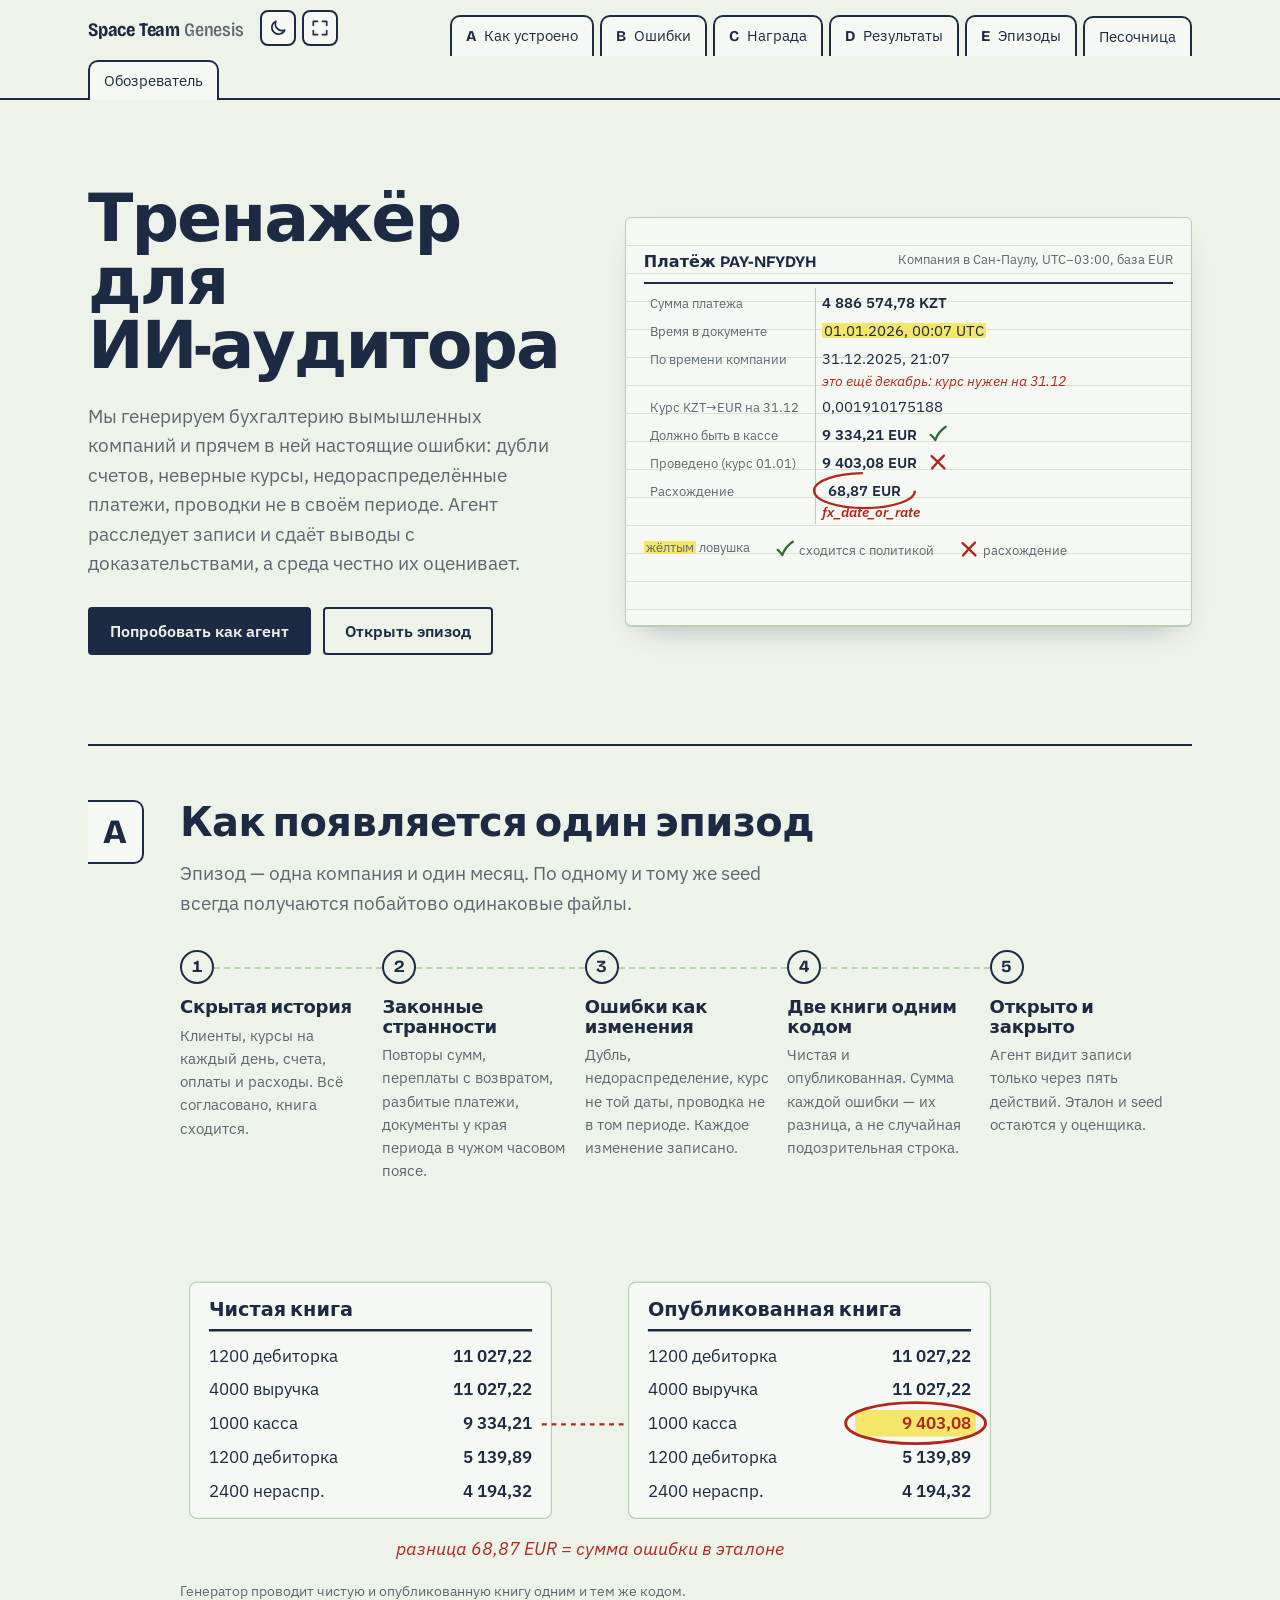
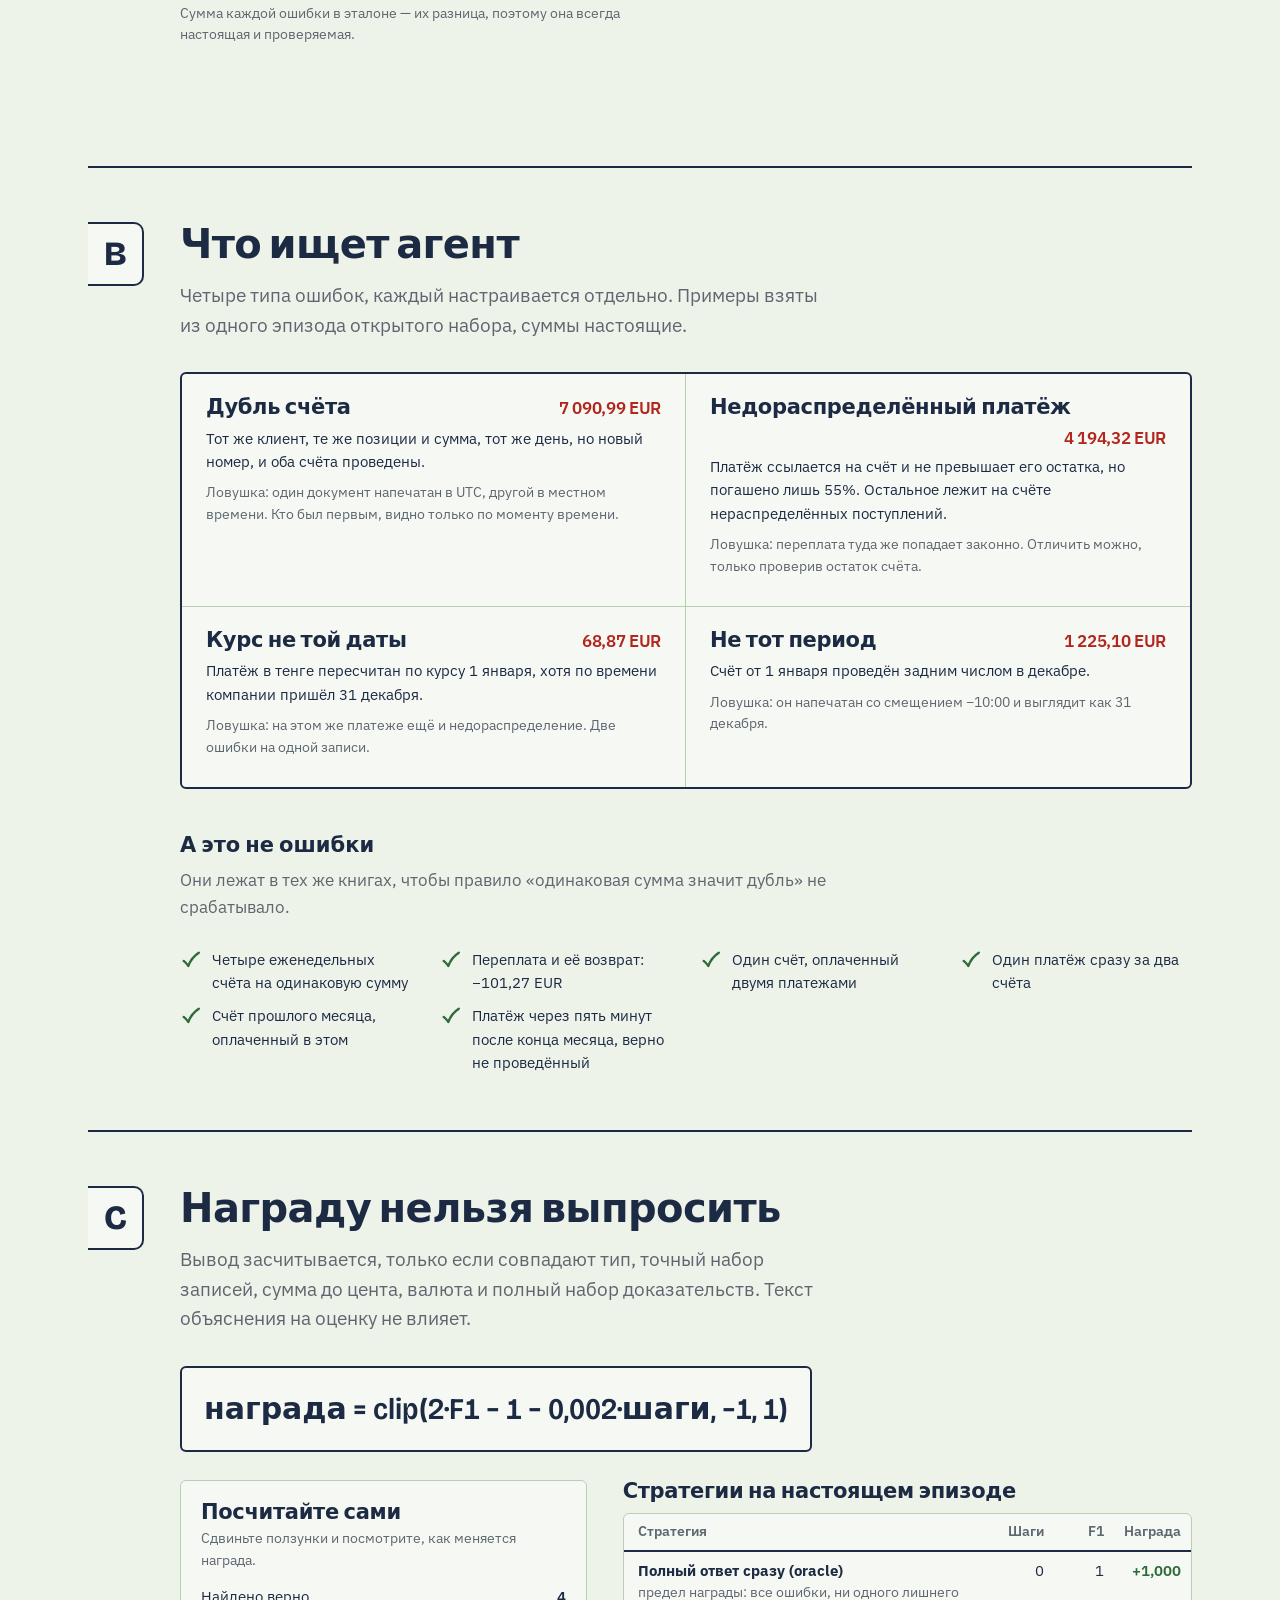
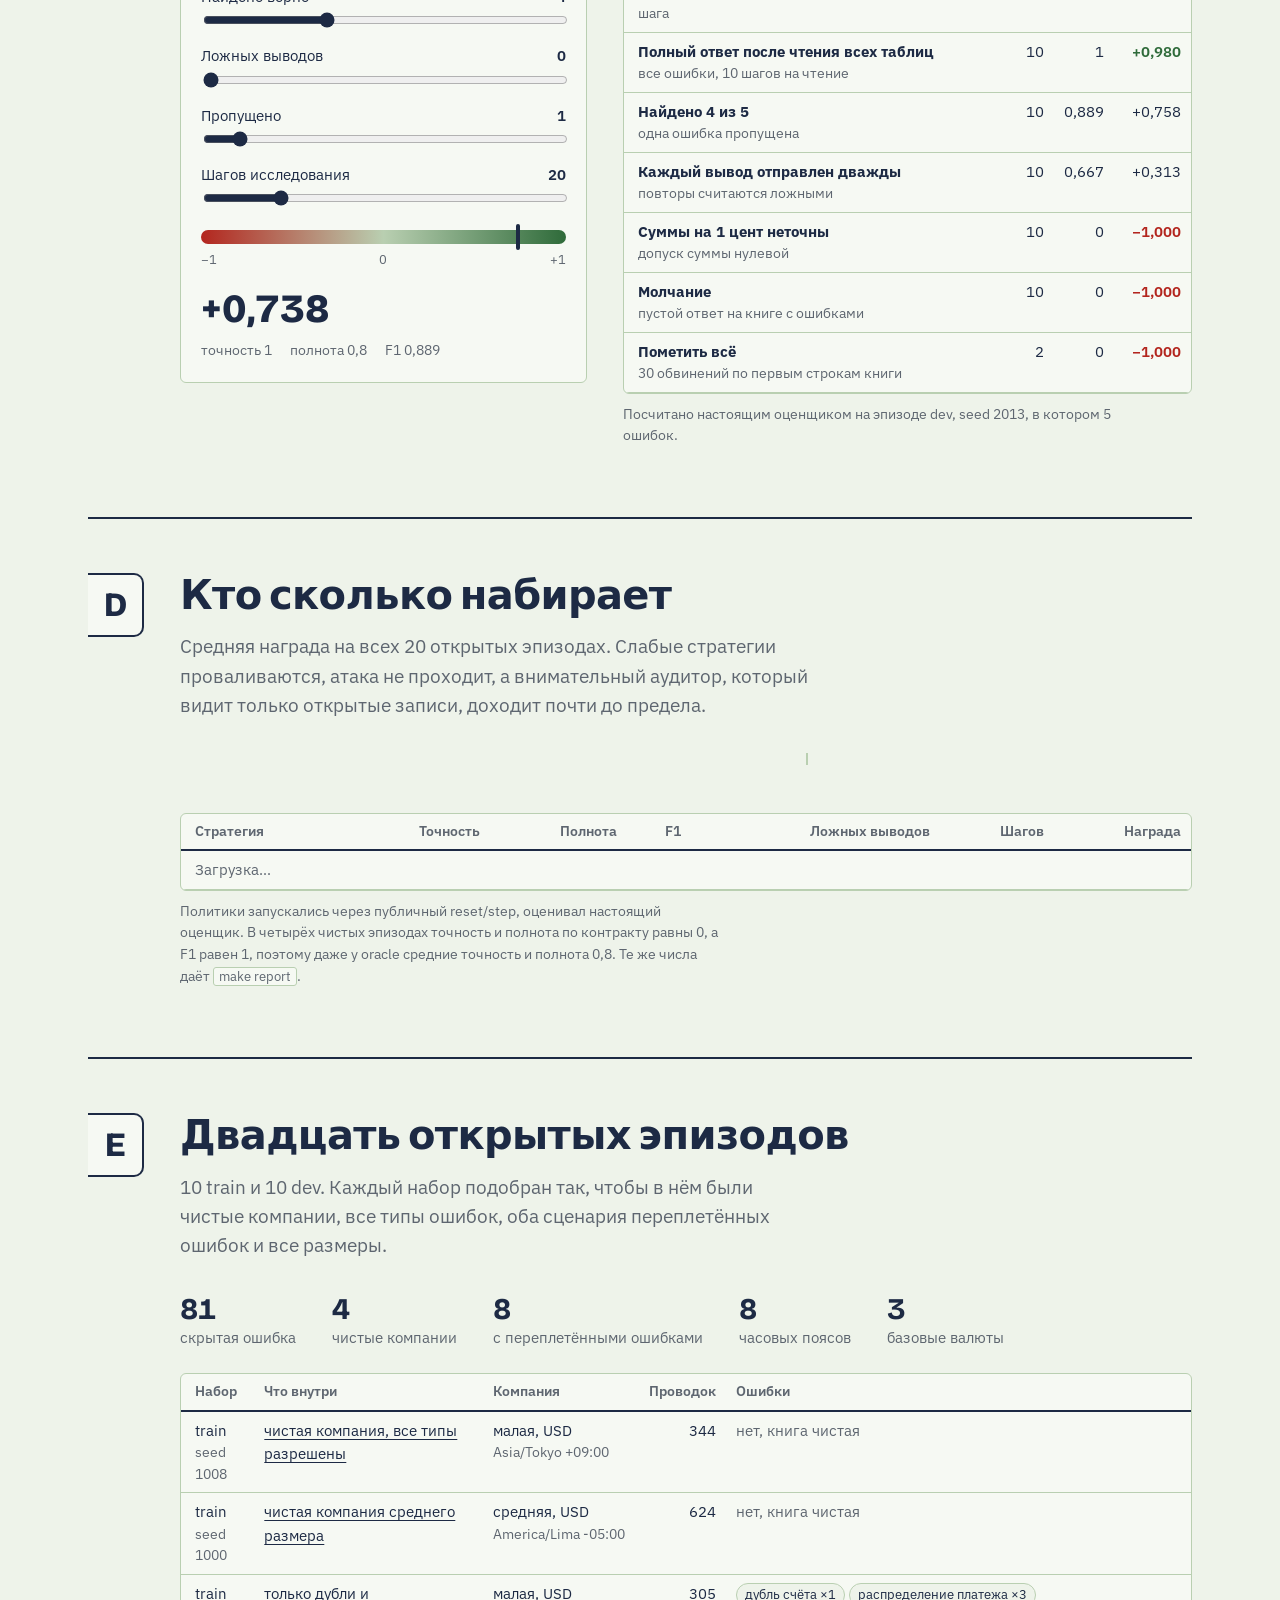
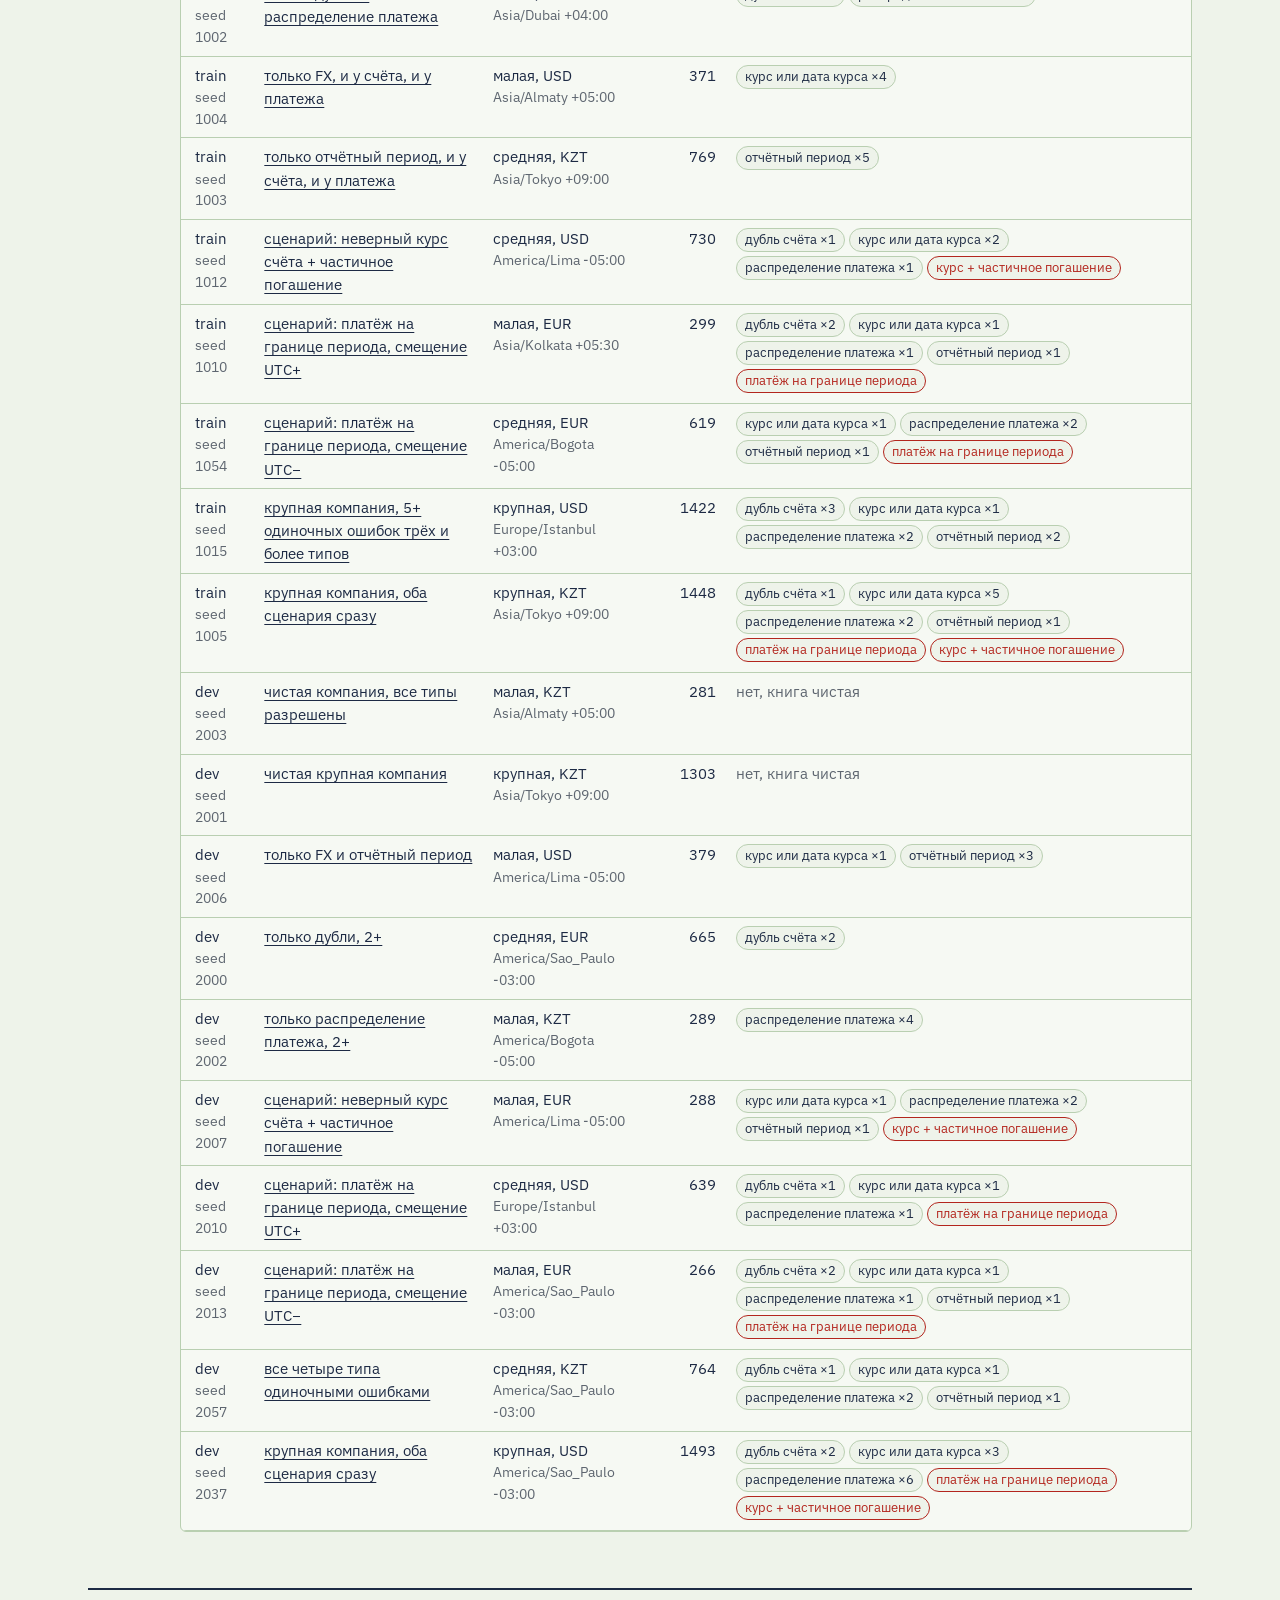
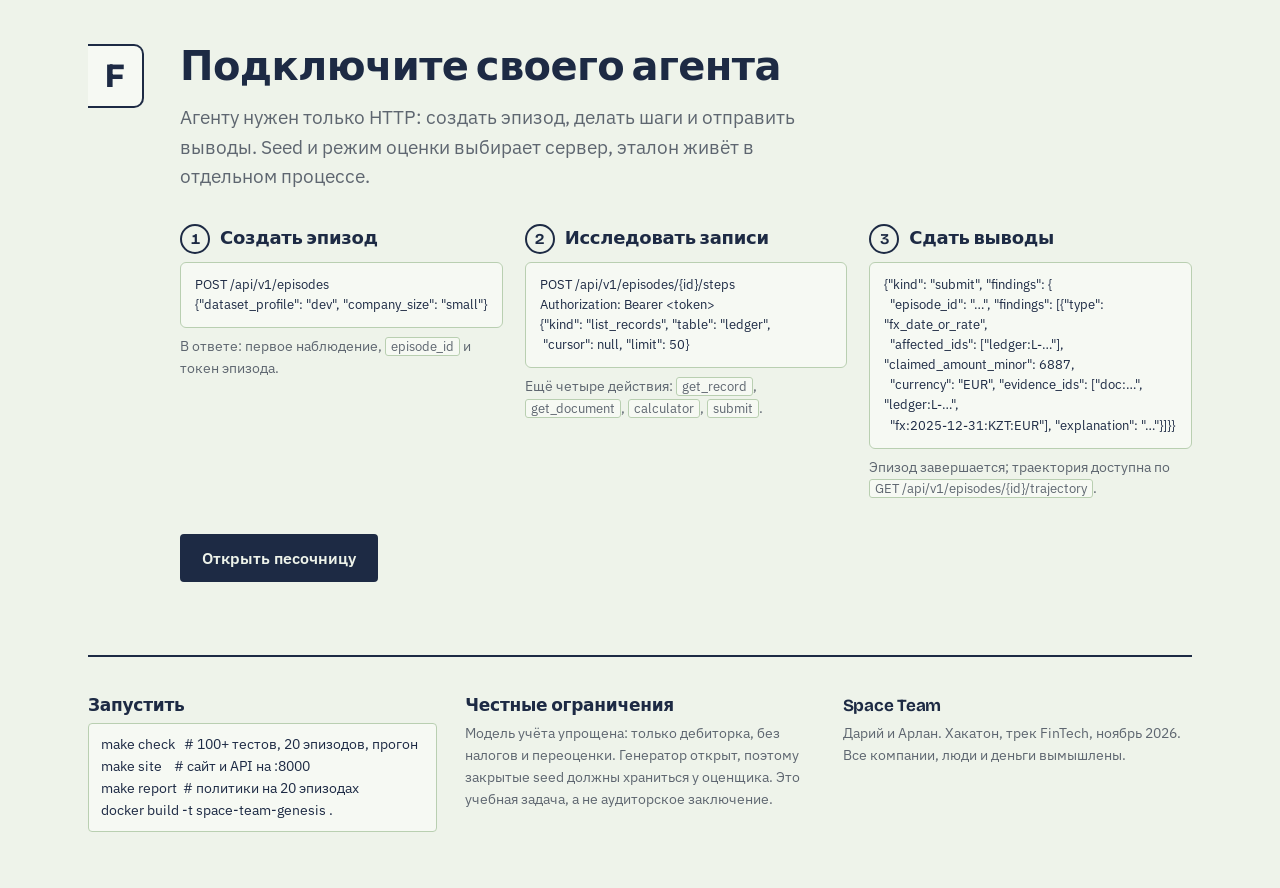
==== commit 2f5cf319: "feat(site): active tab tracking, theme toggle, fullscreen and wide layout - ui.js (all pages): theme" ====
--- a/frontend/index.html
+++ b/frontend/index.html
@@ -11,7 +11,11 @@
   <link rel="stylesheet" href="styles.css">
   <script>
     document.documentElement.classList.add("js");
-    (function (t) { if (t === "light" || t === "dark") document.documentElement.setAttribute("data-theme", t); })(new URLSearchParams(location.search).get("theme"));
+    (function () {
+      var t = new URLSearchParams(location.search).get("theme");
+      if (t !== "light" && t !== "dark") { try { t = localStorage.getItem("genesis-theme"); } catch (e) { t = null; } }
+      if (t === "light" || t === "dark") document.documentElement.setAttribute("data-theme", t);
+    })();
   </script>
 </head>
 <body>
@@ -347,6 +351,7 @@
 
 <script src="data/index.js"></script>
 <script src="common.js"></script>
+<script src="ui.js"></script>
 <script src="landing.js"></script>
 </body>
 </html>
--- a/frontend/styles.css
+++ b/frontend/styles.css
@@ -93,7 +93,24 @@
   text-decoration: none; font-size: 15px; margin-bottom: -2px;
 }
 .tab b { font-family: var(--display); font-weight: 700; }
-.tab[aria-current="page"], .tab:hover { background: var(--ink); color: var(--paper); }
+.tab { transition: background-color .2s ease, color .2s ease, transform .2s ease; }
+.tab[aria-current="page"], .tab.is-active, .tab:hover { background: var(--ink); color: var(--paper); }
+/* the tab of the section in view is lifted, like a pulled binder divider */
+.tab.is-active { transform: translateY(-3px); box-shadow: 0 3px 0 var(--pencil) inset; }
+@media (prefers-reduced-motion: reduce) { .tab { transition: none; } .tab.is-active { transform: none; } }
+
+/* theme / fullscreen controls next to the brand */
+.brand { margin-right: 10px; }
+.ui-ctrls { display: flex; gap: 6px; margin-right: auto; padding-bottom: 8px; flex: none; }
+.ui-ctrl { width: 36px; height: 36px; display: grid; place-items: center; padding: 0; cursor: pointer;
+  border: 2px solid var(--ink); border-radius: 8px; background: var(--sheet); color: var(--ink); }
+.ui-ctrl svg { width: 20px; height: 20px; fill: none; stroke: currentColor; stroke-width: 2; stroke-linecap: round; stroke-linejoin: round; }
+.ui-ctrl:hover { background: var(--ink); color: var(--paper); }
+.ui-ctrl[aria-pressed="true"] { background: var(--ink); color: var(--paper); }
+
+/* sandbox and explorer use the whole screen width */
+.page.play, .page.explorer { max-width: 1680px; }
+:fullscreen .page.play, :fullscreen .page.explorer { max-width: none; }
 @media (max-width: 760px) {
   .tab { padding: 6px 10px 7px; font-size: 14px; }
   .tab .tab__label { display: none; }
